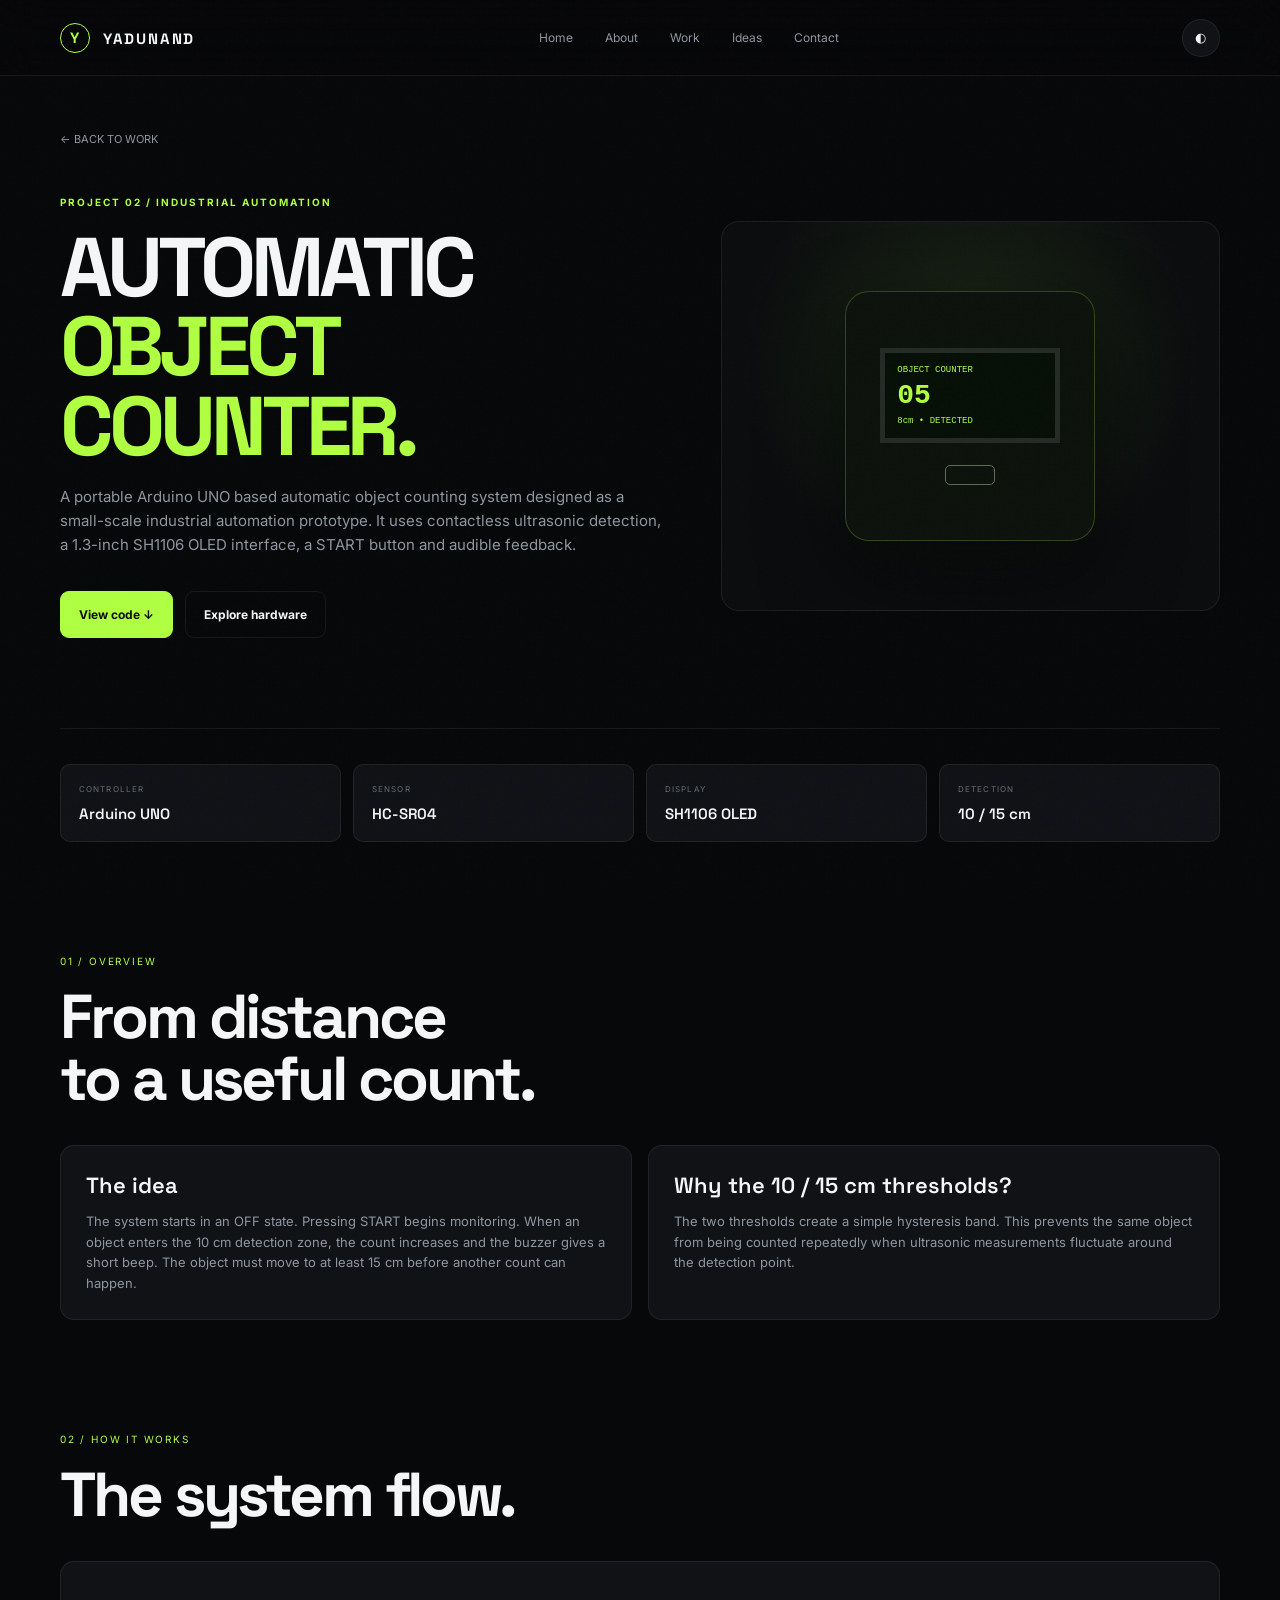
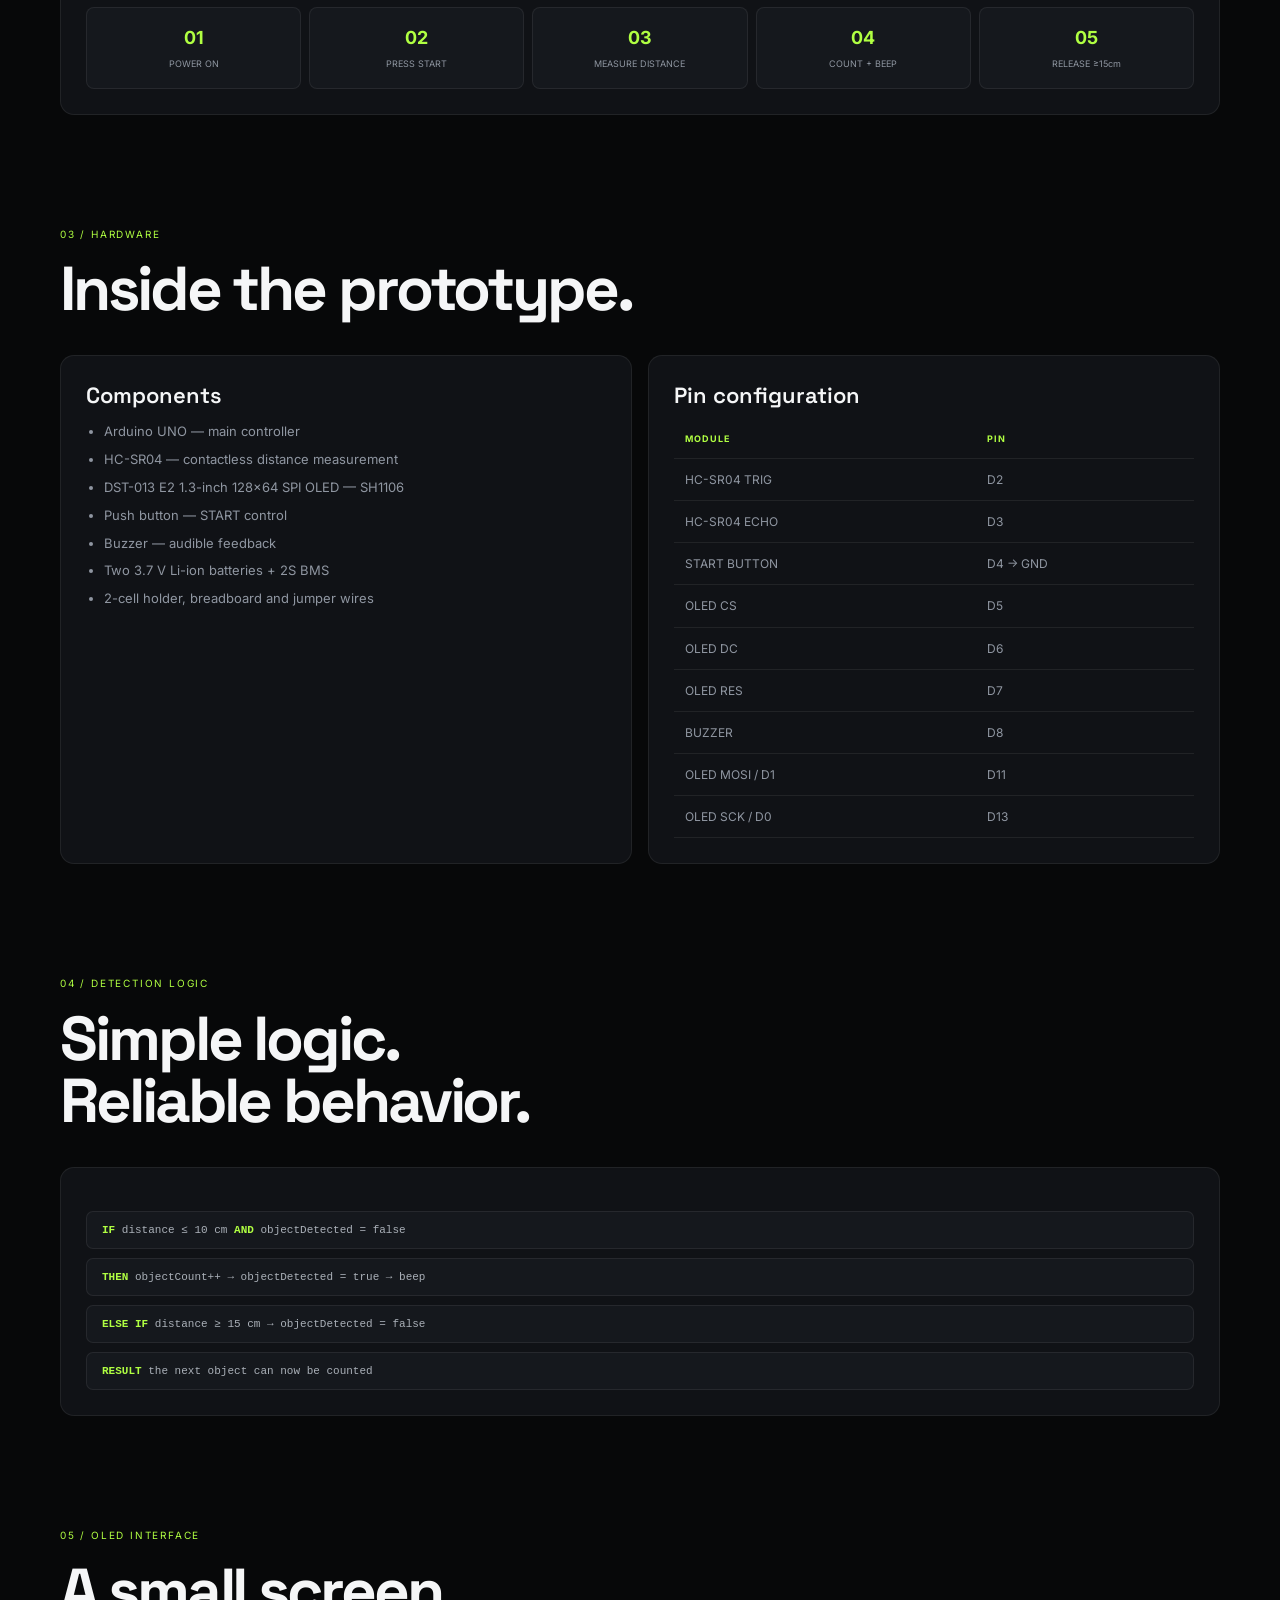
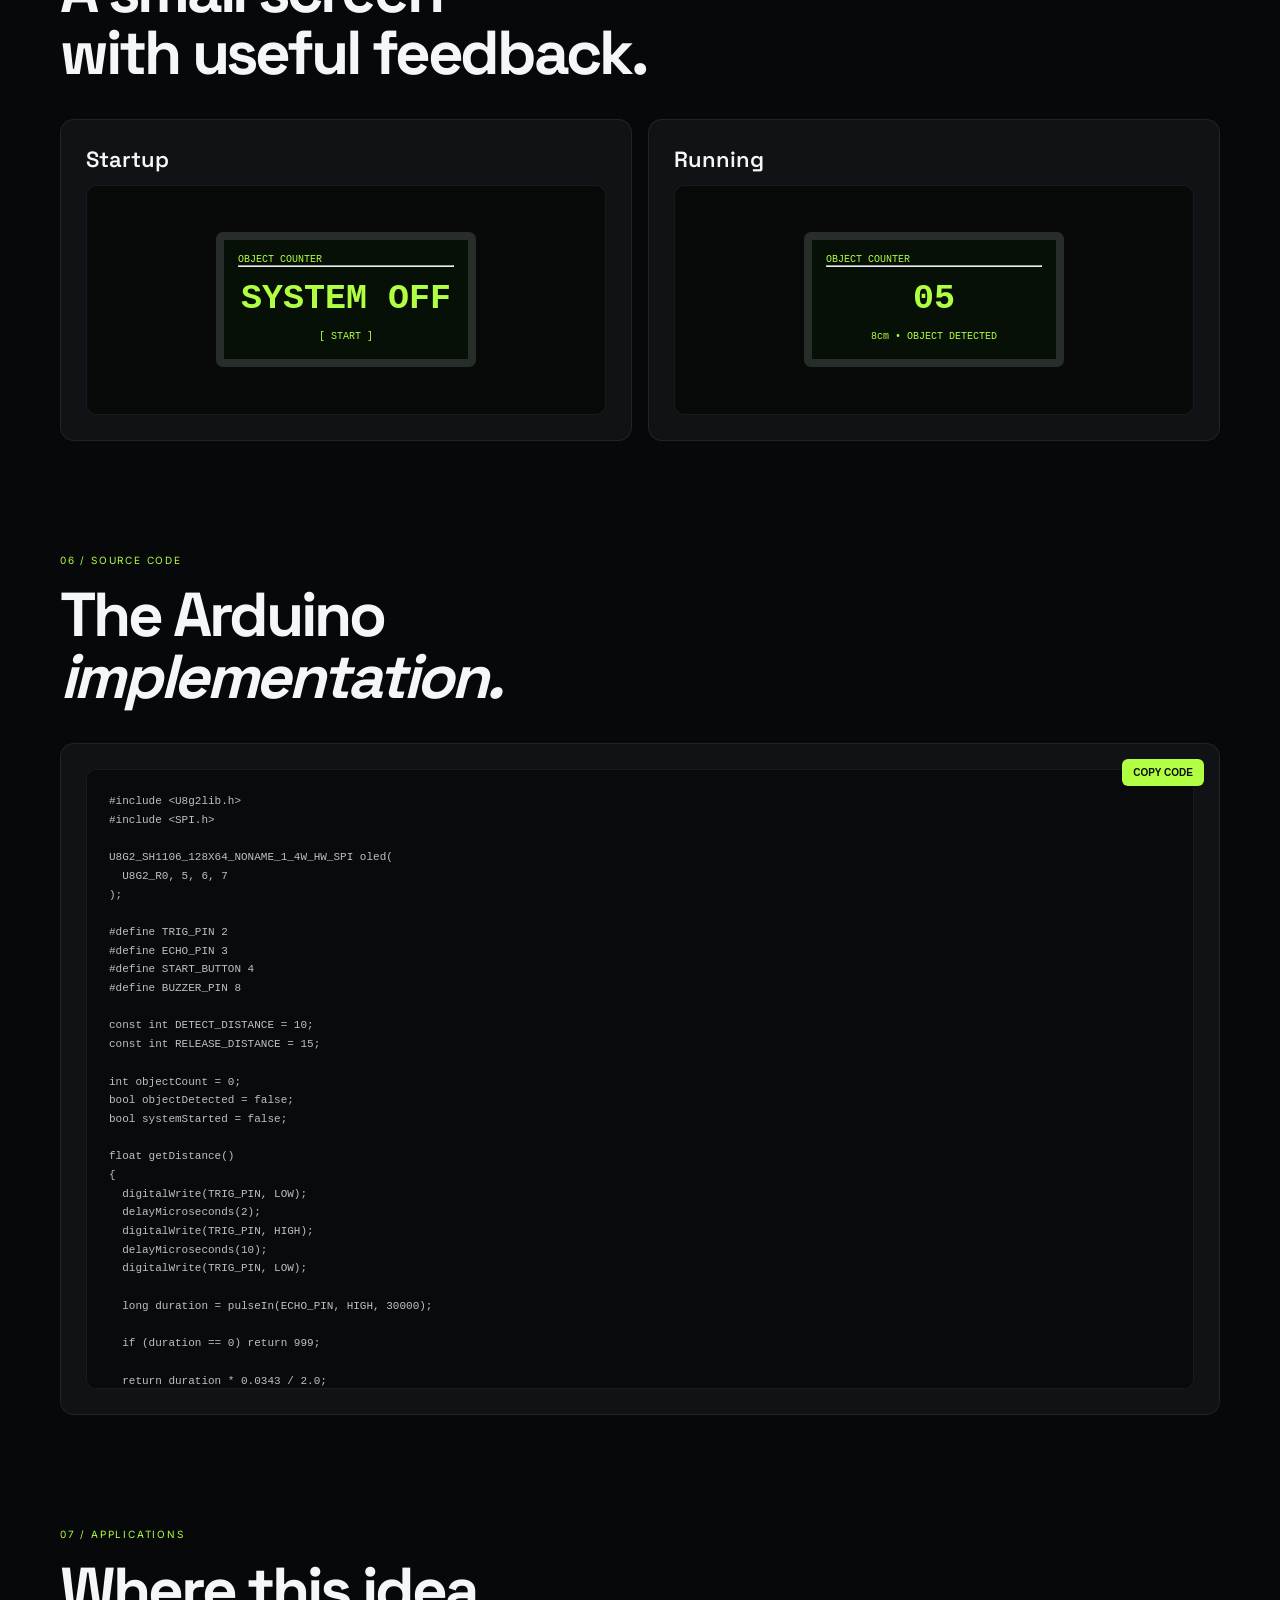
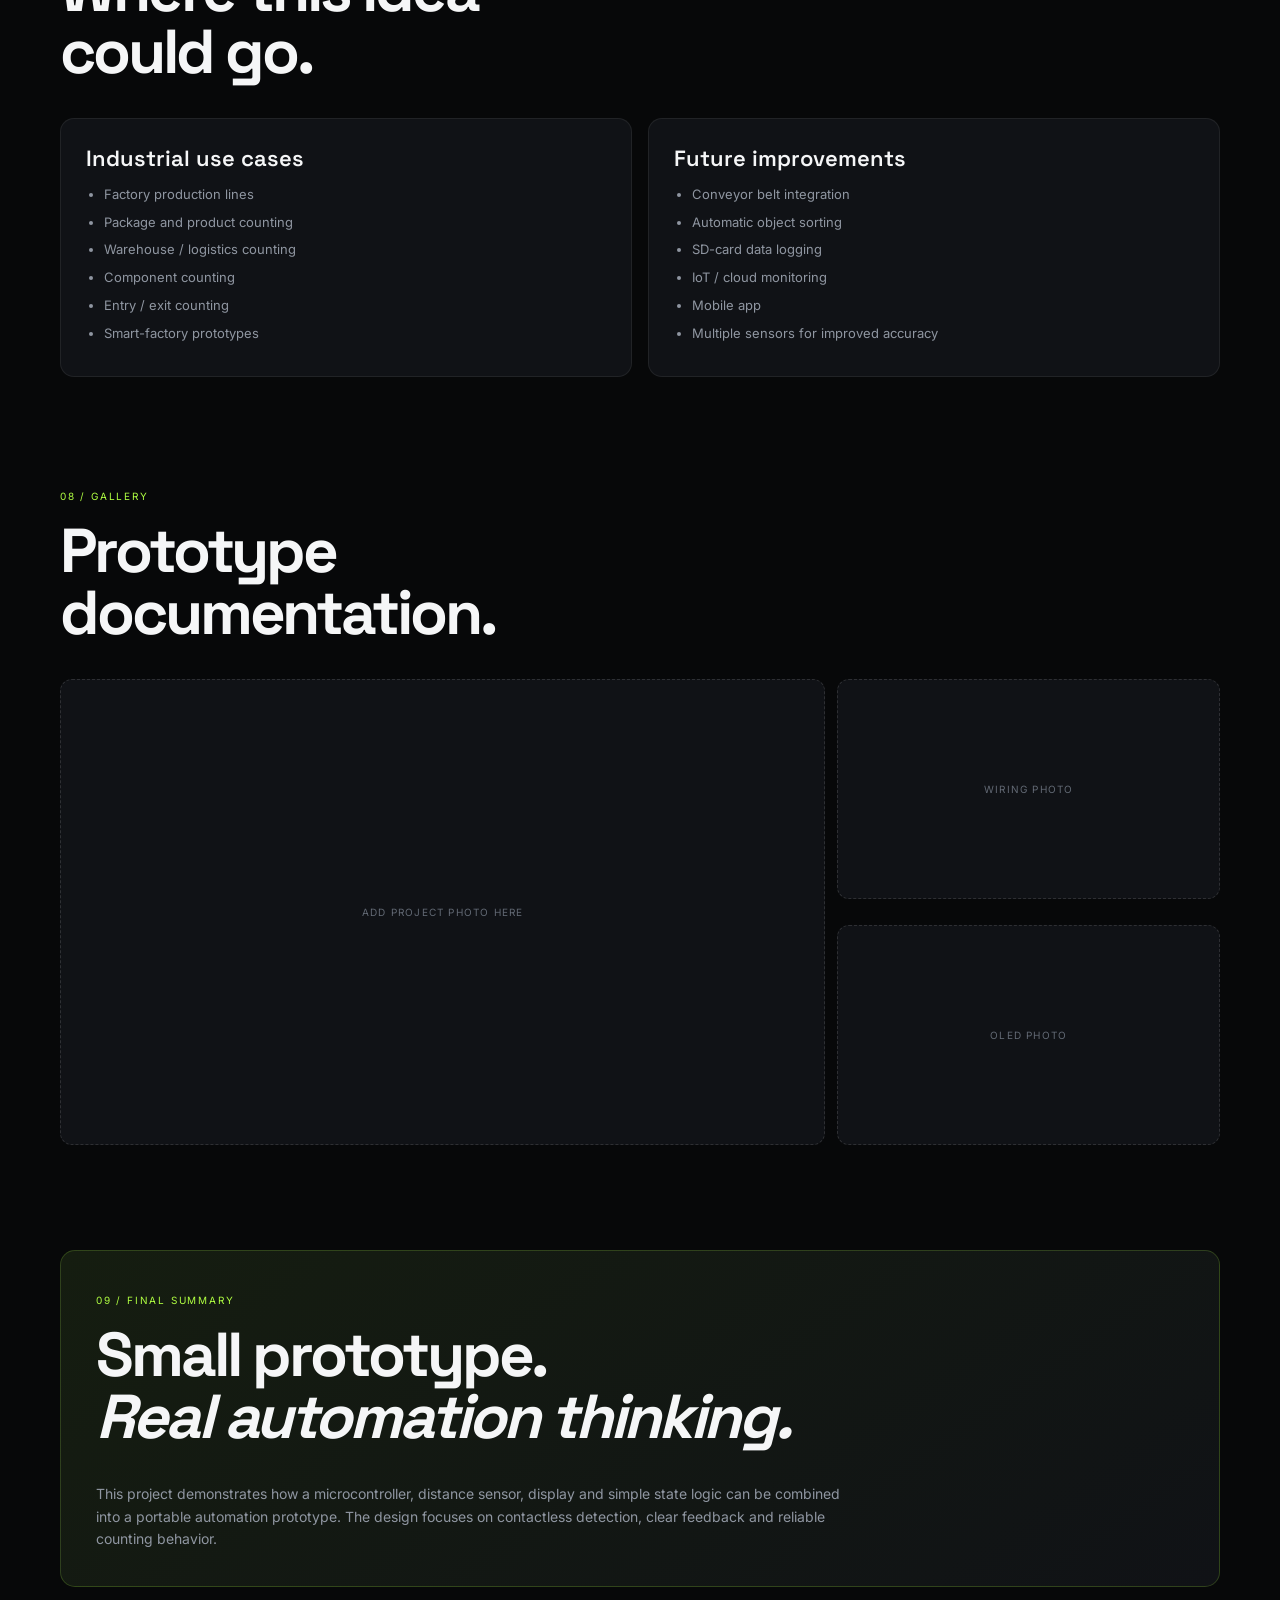
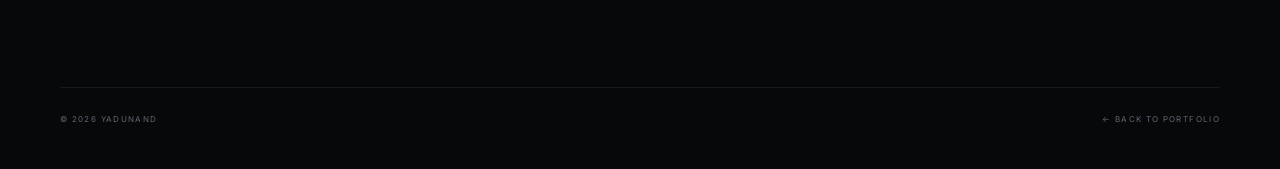
==== automatic-object-counter.html @ d4621b95 "portfolio website" ====
<!DOCTYPE html>
<html lang="en">

<head>

<meta charset="UTF-8">

<meta
name="viewport"
content="width=device-width,initial-scale=1.0"
>

<meta
name="description"
content="Automatic Object Counting System — Yadunand project case study"
>

<title>
Automatic Object Counter — Yadunand
</title>

<link
rel="preconnect"
href="https://fonts.googleapis.com"
>

<link
rel="preconnect"
href="https://fonts.gstatic.com"
crossorigin
>

<link
href="https://fonts.googleapis.com/css2?family=Inter:wght@400;500;600;700;800&family=Space+Grotesk:wght@500;600;700&display=swap"
rel="stylesheet"
>

<link rel="stylesheet" href="style.css">


<style>

.project-page{
padding-top:125px;
padding-bottom:100px
}

.back{
display:inline-flex;
align-items:center;
gap:9px;
color:var(--muted);
font-size:11px;
margin-bottom:45px
}

.back:hover{
color:var(--green)
}

.project-hero{
display:grid;
grid-template-columns:1.1fr .9fr;
gap:50px;
align-items:center;
padding-bottom:90px;
border-bottom:1px solid var(--line)
}

.project-kicker{
color:var(--green);
font-size:10px;
letter-spacing:.2em;
font-weight:700
}

.project-hero h1{
font:700 clamp(48px,6.5vw,88px)/.96 "Space Grotesk";
letter-spacing:-.06em;
margin:18px 0
}

.project-hero h1 em{
color:var(--green);
font-style:normal
}

.project-hero p{
max-width:650px;
color:var(--muted);
font-size:15px
}

.hero-device{
height:390px;
border:1px solid var(--line);
border-radius:18px;
background:
radial-gradient(
circle at 50% 35%,
#1b2815,
#0b0d0e 65%
);
display:grid;
place-items:center;
position:relative;
overflow:hidden
}

.hero-device:before{
content:"";
position:absolute;
inset:0;
background:
linear-gradient(
transparent 49%,
#b0ff4210 50%,
transparent 51%
);
background-size:100% 22px
}

.device{
width:250px;
height:250px;
border:1px solid #b0ff4238;
border-radius:24px;
background:#0e120d;
box-shadow:0 30px 80px #0008;
display:flex;
flex-direction:column;
align-items:center;
justify-content:center;
position:relative
}

.device-screen{
width:180px;
height:95px;
border:5px solid #252b27;
background:#071007;
padding:12px;
color:var(--green);
font:9px monospace
}

.device-screen b{
display:block;
font-size:28px;
margin:5px 0
}

.device-button{
margin-top:22px;
width:50px;
height:20px;
border:1px solid #5c6c56;
border-radius:5px
}

.specs{
display:grid;
grid-template-columns:repeat(4,1fr);
gap:12px;
margin:35px 0 0
}

.spec{
border:1px solid var(--line);
background:var(--card);
padding:18px;
border-radius:10px
}

.spec small{
display:block;
color:#656c76;
font-size:8px;
letter-spacing:.14em
}

.spec b{
display:block;
margin-top:8px;
font:600 15px "Space Grotesk"
}

.case-section{
padding-top:105px
}

.case-heading{
margin-bottom:35px
}

.case-heading small{
color:var(--green);
font-size:10px;
letter-spacing:.18em
}

.case-heading h2{
font:700 clamp(38px,5vw,62px)/1 "Space Grotesk";
letter-spacing:-.05em;
margin-top:13px
}

.case-grid{
display:grid;
grid-template-columns:1fr 1fr;
gap:16px
}

.panel{
border:1px solid var(--line);
background:var(--card);
border-radius:14px;
padding:25px
}

.panel h3{
font:600 22px "Space Grotesk";
margin-bottom:12px
}

.panel p,
.panel li{
color:var(--muted);
font-size:13px
}

.panel ul{
padding-left:18px
}

.panel li{
margin:7px 0
}

.flow{
display:grid;
grid-template-columns:repeat(5,1fr);
gap:8px;
margin-top:20px
}

.flow div{
text-align:center;
border:1px solid var(--line);
padding:16px 7px;
border-radius:8px;
background:var(--card2);
font-size:9px;
color:var(--muted)
}

.flow b{
display:block;
color:var(--green);
font-size:18px;
margin-bottom:5px
}

.pin-table{
width:100%;
border-collapse:collapse;
margin-top:12px;
font-size:12px
}

.pin-table th,
.pin-table td{
text-align:left;
padding:11px;
border-bottom:1px solid var(--line)
}

.pin-table th{
color:var(--green);
font-size:9px;
letter-spacing:.1em
}

.pin-table td{
color:var(--muted)
}

.logic{
display:grid;
gap:9px;
margin-top:18px
}

.logic div{
padding:12px 15px;
border:1px solid var(--line);
border-radius:7px;
background:var(--card2);
font:11px monospace;
color:#aab0b8
}

.logic strong{
color:var(--green)
}

.oled-demo{
display:grid;
place-items:center;
min-height:230px;
background:#080a09;
border:1px solid var(--line);
border-radius:10px
}

.oled-screen{
width:260px;
height:135px;
border:8px solid #272d28;
border-radius:7px;
background:#061006;
color:var(--green);
padding:14px;
font:10px monospace
}

.oled-screen b{
display:block;
text-align:center;
font-size:35px;
margin:12px 0
}

.code-wrap{
position:relative
}

.copy-btn{
position:absolute;
right:15px;
top:15px;
background:var(--green);
border:0;
color:#0a0d08;
padding:8px 11px;
border-radius:6px;
font-size:10px;
font-weight:700;
cursor:pointer
}

.code{
max-height:620px;
overflow:auto;
background:#080a0b;
border:1px solid var(--line);
border-radius:10px;
padding:22px;
color:#bbc1c9;
font:11px/1.7 Consolas,monospace;
white-space:pre
}

.code .kw{
color:#c58cff
}

.code .str{
color:#9edb6b
}

.code .num{
color:#63e7ff
}

.gallery{
display:grid;
grid-template-columns:2fr 1fr;
gap:12px
}

.gallery-box{
min-height:220px;
border:1px dashed #ffffff20;
border-radius:12px;
display:grid;
place-items:center;
background:var(--card);
color:#626974;
font-size:10px;
letter-spacing:.12em
}

.gallery-box.large{
min-height:360px
}

.final-box{
border:1px solid #b0ff4230;
background:
linear-gradient(
145deg,
#151d10,
var(--card)
);
border-radius:15px;
padding:35px
}


@media(max-width:800px){

.project-hero,
.case-grid{
grid-template-columns:1fr
}

.hero-device{
height:320px
}

.specs{
grid-template-columns:1fr 1fr
}

.flow{
grid-template-columns:1fr 1fr
}

.gallery{
grid-template-columns:1fr
}

.gallery-box.large{
min-height:230px
}

}

</style>

</head>


<body>

<div class="noise"></div>


<header>

<nav class="nav container">

<a class="logo" href="index.html">
<span>Y</span> YADUNAND
</a>

<div class="links">

<a href="index.html#home">
Home
</a>

<a href="index.html#about">
About
</a>

<a href="index.html#work">
Work
</a>

<a href="index.html#ideas">
Ideas
</a>

<a href="index.html#contact">
Contact
</a>

</div>

<div class="nav-actions">

<button id="theme">
◐
</button>

</div>

</nav>

</header>


<main class="project-page container">


<a class="back" href="index.html#work">
← BACK TO WORK
</a>


<section class="project-hero">

<div>

<div class="project-kicker">
PROJECT 02 / INDUSTRIAL AUTOMATION
</div>

<h1>
AUTOMATIC<br>
<em>OBJECT COUNTER.</em>
</h1>

<p>
A portable Arduino UNO based automatic object counting system designed as a small-scale industrial automation prototype. It uses contactless ultrasonic detection, a 1.3-inch SH1106 OLED interface, a START button and audible feedback.
</p>

<div class="actions">

<a class="button main-btn" href="#code">
View code ↓
</a>

<a class="button" href="#hardware">
Explore hardware
</a>

</div>

</div>


<div class="hero-device">

<div class="device">

<div class="device-screen">

<span>
OBJECT COUNTER
</span>

<b>
05
</b>

<span>
8cm • DETECTED
</span>

</div>

<div class="device-button"></div>

</div>

</div>

</section>


<div class="specs">

<div class="spec">
<small>CONTROLLER</small>
<b>Arduino UNO</b>
</div>

<div class="spec">
<small>SENSOR</small>
<b>HC-SR04</b>
</div>

<div class="spec">
<small>DISPLAY</small>
<b>SH1106 OLED</b>
</div>

<div class="spec">
<small>DETECTION</small>
<b>10 / 15 cm</b>
</div>

</div>


<section class="case-section" id="overview">

<div class="case-heading">

<small>
01 / OVERVIEW
</small>

<h2>
From distance<br>
to a useful count.
</h2>

</div>


<div class="case-grid">

<div class="panel">

<h3>
The idea
</h3>

<p>
The system starts in an OFF state. Pressing START begins monitoring. When an object enters the 10 cm detection zone, the count increases and the buzzer gives a short beep. The object must move to at least 15 cm before another count can happen.
</p>

</div>


<div class="panel">

<h3>
Why the 10 / 15 cm thresholds?
</h3>

<p>
The two thresholds create a simple hysteresis band. This prevents the same object from being counted repeatedly when ultrasonic measurements fluctuate around the detection point.
</p>

</div>

</div>

</section>


<section class="case-section" id="how">

<div class="case-heading">

<small>
02 / HOW IT WORKS
</small>

<h2>
The system flow.
</h2>

</div>


<div class="panel">

<div class="flow">

<div>
<b>01</b>
POWER ON
</div>

<div>
<b>02</b>
PRESS START
</div>

<div>
<b>03</b>
MEASURE DISTANCE
</div>

<div>
<b>04</b>
COUNT + BEEP
</div>

<div>
<b>05</b>
RELEASE ≥15cm
</div>

</div>

</div>

</section>


<section class="case-section" id="hardware">

<div class="case-heading">

<small>
03 / HARDWARE
</small>

<h2>
Inside the prototype.
</h2>

</div>


<div class="case-grid">

<div class="panel">

<h3>
Components
</h3>

<ul>

<li>
Arduino UNO — main controller
</li>

<li>
HC-SR04 — contactless distance measurement
</li>

<li>
DST-013 E2 1.3-inch 128×64 SPI OLED — SH1106
</li>

<li>
Push button — START control
</li>

<li>
Buzzer — audible feedback
</li>

<li>
Two 3.7 V Li-ion batteries + 2S BMS
</li>

<li>
2-cell holder, breadboard and jumper wires
</li>

</ul>

</div>


<div class="panel">

<h3>
Pin configuration
</h3>

<table class="pin-table">

<tr>
<th>MODULE</th>
<th>PIN</th>
</tr>

<tr>
<td>HC-SR04 TRIG</td>
<td>D2</td>
</tr>

<tr>
<td>HC-SR04 ECHO</td>
<td>D3</td>
</tr>

<tr>
<td>START BUTTON</td>
<td>D4 → GND</td>
</tr>

<tr>
<td>OLED CS</td>
<td>D5</td>
</tr>

<tr>
<td>OLED DC</td>
<td>D6</td>
</tr>

<tr>
<td>OLED RES</td>
<td>D7</td>
</tr>

<tr>
<td>BUZZER</td>
<td>D8</td>
</tr>

<tr>
<td>OLED MOSI / D1</td>
<td>D11</td>
</tr>

<tr>
<td>OLED SCK / D0</td>
<td>D13</td>
</tr>

</table>

</div>

</div>

</section>


<section class="case-section">

<div class="case-heading">

<small>
04 / DETECTION LOGIC
</small>

<h2>
Simple logic.<br>
Reliable behavior.
</h2>

</div>


<div class="panel">

<div class="logic">

<div>
<strong>IF</strong>
distance ≤ 10 cm
<strong>AND</strong>
objectDetected = false
</div>

<div>
<strong>THEN</strong>
objectCount++ →
objectDetected = true →
beep
</div>

<div>
<strong>ELSE IF</strong>
distance ≥ 15 cm →
objectDetected = false
</div>

<div>
<strong>RESULT</strong>
the next object can now be counted
</div>

</div>

</div>

</section>


<section class="case-section">

<div class="case-heading">

<small>
05 / OLED INTERFACE
</small>

<h2>
A small screen<br>
with useful feedback.
</h2>

</div>


<div class="case-grid">

<div class="panel">

<h3>
Startup
</h3>

<div class="oled-demo">

<div class="oled-screen">

OBJECT COUNTER

<br>

<hr>

<b>
SYSTEM OFF
</b>

<center>
[ START ]
</center>

</div>

</div>

</div>


<div class="panel">

<h3>
Running
</h3>

<div class="oled-demo">

<div class="oled-screen">

OBJECT COUNTER

<br>

<hr>

<b>
05
</b>

<center>
8cm • OBJECT DETECTED
</center>

</div>

</div>

</div>

</div>

</section>


<section class="case-section" id="code">

<div class="case-heading">

<small>
06 / SOURCE CODE
</small>

<h2>
The Arduino<br>
<em>implementation.</em>
</h2>

</div>


<div class="panel code-wrap">

<button class="copy-btn" id="copy">
COPY CODE
</button>

<pre class="code" id="source">#include &lt;U8g2lib.h&gt;
#include &lt;SPI.h&gt;

U8G2_SH1106_128X64_NONAME_1_4W_HW_SPI oled(
  U8G2_R0, 5, 6, 7
);

#define TRIG_PIN 2
#define ECHO_PIN 3
#define START_BUTTON 4
#define BUZZER_PIN 8

const int DETECT_DISTANCE = 10;
const int RELEASE_DISTANCE = 15;

int objectCount = 0;
bool objectDetected = false;
bool systemStarted = false;

float getDistance()
{
  digitalWrite(TRIG_PIN, LOW);
  delayMicroseconds(2);
  digitalWrite(TRIG_PIN, HIGH);
  delayMicroseconds(10);
  digitalWrite(TRIG_PIN, LOW);

  long duration = pulseIn(ECHO_PIN, HIGH, 30000);

  if (duration == 0) return 999;

  return duration * 0.0343 / 2.0;
}

void beep()
{
  tone(BUZZER_PIN, 2000);
  delay(80);
  noTone(BUZZER_PIN);
}

void setup()
{
  pinMode(TRIG_PIN, OUTPUT);
  pinMode(ECHO_PIN, INPUT);
  pinMode(START_BUTTON, INPUT_PULLUP);
  pinMode(BUZZER_PIN, OUTPUT);

  digitalWrite(BUZZER_PIN, LOW);
  noTone(BUZZER_PIN);

  oled.begin();
}

void loop()
{
  if (!systemStarted)
  {
    if (digitalRead(START_BUTTON) == LOW)
    {
      delay(50);

      if (digitalRead(START_BUTTON) == LOW)
      {
        systemStarted = true;
        objectCount = 0;
        objectDetected = false;
        beep();
        delay(300);
      }
    }
    return;
  }

  float distance = getDistance();

  if (distance &lt;= DETECT_DISTANCE)
  {
    if (!objectDetected)
    {
      objectCount++;
      objectDetected = true;
      beep();
    }
  }
  else if (distance &gt;= RELEASE_DISTANCE)
  {
    objectDetected = false;
  }

  delay(80);
}</pre>

</div>

</section>


<section class="case-section">

<div class="case-heading">

<small>
07 / APPLICATIONS
</small>

<h2>
Where this idea<br>
could go.
</h2>

</div>


<div class="case-grid">

<div class="panel">

<h3>
Industrial use cases
</h3>

<ul>

<li>
Factory production lines
</li>

<li>
Package and product counting
</li>

<li>
Warehouse / logistics counting
</li>

<li>
Component counting
</li>

<li>
Entry / exit counting
</li>

<li>
Smart-factory prototypes
</li>

</ul>

</div>


<div class="panel">

<h3>
Future improvements
</h3>

<ul>

<li>
Conveyor belt integration
</li>

<li>
Automatic object sorting
</li>

<li>
SD-card data logging
</li>

<li>
IoT / cloud monitoring
</li>

<li>
Mobile app
</li>

<li>
Multiple sensors for improved accuracy
</li>

</ul>

</div>

</div>

</section>


<section class="case-section">

<div class="case-heading">

<small>
08 / GALLERY
</small>

<h2>
Prototype<br>
documentation.
</h2>

</div>


<div class="gallery">

<div class="gallery-box large">
ADD PROJECT PHOTO HERE
</div>

<div>

<div class="gallery-box">
WIRING PHOTO
</div>

<br>

<div class="gallery-box">
OLED PHOTO
</div>

</div>

</div>

</section>


<section class="case-section">

<div class="final-box">

<div class="case-heading">

<small>
09 / FINAL SUMMARY
</small>

<h2>
Small prototype.<br>
<em>Real automation thinking.</em>
</h2>

</div>

<p
style="color:var(--muted);max-width:760px;font-size:14px"
>
This project demonstrates how a microcontroller, distance sensor, display and simple state logic can be combined into a portable automation prototype. The design focuses on contactless detection, clear feedback and reliable counting behavior.
</p>

</div>

</section>

</main>


<footer class="container">

<span>
© 2026 YADUNAND
</span>

<a href="index.html#work">
← BACK TO PORTFOLIO
</a>

</footer>


<script>

document.getElementById("theme").onclick=()=>{

document.body.classList.toggle("light");

document.getElementById("theme").textContent=
document.body.classList.contains("light")
?"☀"
:"◐";

};


const code=
document.getElementById("source").innerText;


document.getElementById("copy").onclick=async()=>{

await navigator.clipboard.writeText(code);

document.getElementById("copy").textContent=
"COPIED ✓";

setTimeout(
()=>document.getElementById("copy").textContent="COPY CODE",
1500
);

};

</script>

</body>
</html>
---- style.css ----
*{
    box-sizing:border-box;
    margin:0;
    padding:0;
}

html{
    scroll-behavior:smooth;
}

:root{
    --bg:#070809;
    --card:#101216;
    --card2:#15181d;
    --text:#f5f6f7;
    --muted:#8f96a1;
    --line:#ffffff12;
    --green:#b0ff42;
    --cyan:#63e7ff;
}

body{
    background:var(--bg);
    color:var(--text);
    font-family:Inter,Arial,sans-serif;
    line-height:1.6;
    overflow-x:hidden;
}

body.light{
    --bg:#f2f4ef;
    --card:#fff;
    --card2:#e9ece5;
    --text:#111;
    --muted:#626970;
    --line:#00000012;
}

.container{
    width:min(1160px,calc(100% - 42px));
    margin:auto;
}

a{
    text-decoration:none;
    color:inherit;
}


/* =========================
   NOISE / CURSOR
========================= */

.noise{
    position:fixed;
    inset:0;
    z-index:50;
    pointer-events:none;
    opacity:.025;
    background-image:url("data:image/svg+xml,%3Csvg xmlns='http://www.w3.org/2000/svg' width='180' height='180'%3E%3Cfilter id='n'%3E%3CfeTurbulence baseFrequency='.8' numOctaves='4'/%3E%3C/filter%3E%3Crect width='100%25' height='100%25' filter='url(%23n)'/%3E%3C/svg%3E");
}

.cursor{
    position:fixed;
    width:280px;
    height:280px;
    border-radius:50%;
    background:radial-gradient(
        circle,
        rgba(176,255,66,.09),
        transparent 65%
    );
    pointer-events:none;
    z-index:0;
    transform:translate(-50%,-50%);
}

.cursor-dot{
    position:fixed;
    width:5px;
    height:5px;
    background:var(--green);
    border-radius:50%;
    pointer-events:none;
    z-index:51;
    box-shadow:0 0 15px var(--green);
}


/* =========================
   HEADER
========================= */

header{
    height:76px;
    position:fixed;
    top:0;
    left:0;
    right:0;
    z-index:20;
    background:#070809bd;
    backdrop-filter:blur(20px);
    border-bottom:1px solid var(--line);
}

.light header{
    background:#f2f4efcc;
}

.nav{
    height:100%;
    display:flex;
    align-items:center;
    justify-content:space-between;
}

.logo{
    font:700 15px "Space Grotesk";
    letter-spacing:.12em;
}

.logo span{
    display:inline-grid;
    place-items:center;
    width:30px;
    height:30px;
    border:1px solid var(--green);
    color:var(--green);
    border-radius:50%;
    margin-right:7px;
}

.links{
    display:flex;
    gap:32px;
    color:var(--muted);
    font-size:12px;
}

.links a:hover{
    color:var(--text);
}

.nav-actions{
    display:flex;
    gap:8px;
}

.nav-actions button{
    width:38px;
    height:38px;
    border:1px solid var(--line);
    border-radius:50%;
    background:var(--card);
    color:var(--text);
    cursor:pointer;
}

.nav-actions #menu{
    display:none;
    border-radius:9px;
    font-size:17px;
}


/* =========================
   HERO
========================= */

.hero{
    min-height:870px;
    padding-top:145px;
    display:grid;
    grid-template-columns:1.05fr .95fr;
    align-items:center;
    gap:40px;
}

.eyebrow,
.heading small,
.work-info small,
.idea small,
.contact-box>small{
    font-size:10px;
    letter-spacing:.2em;
    color:var(--green);
    font-weight:700;
}

.eyebrow i,
.availability i{
    display:inline-block;
    width:7px;
    height:7px;
    background:var(--green);
    border-radius:50%;
    box-shadow:0 0 14px var(--green);
    margin-right:9px;
}

.hero h1{
    font:700 clamp(65px,8vw,112px)/.91 "Space Grotesk";
    letter-spacing:-.07em;
    margin:22px 0 28px;
}

.hero h1 span,
.heading em,
.contact h2 em{
    color:var(--green);
    font-style:normal;
}

.hero-text>p{
    max-width:600px;
    color:var(--muted);
    font-size:16px;
}

.actions{
    display:flex;
    gap:12px;
    margin-top:34px;
}

.button{
    display:inline-flex;
    gap:20px;
    align-items:center;
    border:1px solid var(--line);
    padding:13px 18px;
    border-radius:9px;
    font-size:12px;
    font-weight:700;
    transition:.25s;
}

.button:hover{
    transform:translateY(-3px);
}

.main-btn{
    background:var(--green);
    color:#0b1007;
    border-color:var(--green);
}

.availability{
    margin-top:42px;
    color:#6d737d;
    font-size:9px;
    letter-spacing:.12em;
}


/* =========================
   HERO ART
========================= */

.hero-art{
    height:520px;
    position:relative;
    display:grid;
    place-items:center;
}

.grid-floor{
    position:absolute;
    inset:35% 0 0;
    background:
        linear-gradient(#ffffff00 96%,#ffffff12 96%),
        linear-gradient(90deg,#ffffff00 96%,#ffffff0c 96%);
    background-size:45px 45px;
    transform:perspective(500px) rotateX(62deg);
    transform-origin:top;
    mask-image:linear-gradient(black,transparent);
}

.planet{
    width:310px;
    height:310px;
    border-radius:50%;
    position:relative;
    display:grid;
    place-items:center;
}

.planet-core{
    width:150px;
    height:150px;
    border-radius:50%;
    display:grid;
    place-items:center;
    font:700 65px "Space Grotesk";
    color:var(--green);
    background:radial-gradient(
        circle at 35% 25%,
        #29351d,
        #10140d 70%
    );
    box-shadow:0 0 100px #b0ff4220;
}

.planet-ring{
    position:absolute;
    border:1px solid #b0ff4240;
    border-radius:50%;
    inset:-25px;
    transform:rotate(28deg);
}

.r2{
    inset:-70px;
    transform:rotate(-55deg);
    border-color:#63e7ff22;
}

.hud{
    position:absolute;
    border:1px solid var(--line);
    background:#101216dd;
    backdrop-filter:blur(12px);
    padding:9px 13px;
    border-radius:7px;
    font-size:8px;
    letter-spacing:.1em;
}

.hud span{
    color:#626973;
    margin-right:8px;
}

.hud b{
    color:var(--green);
}

.h1{
    top:55px;
    right:30px;
}

.h2{
    bottom:90px;
    right:0;
}

.h3{
    top:160px;
    left:0;
}


/* =========================
   TICKER
========================= */

.ticker{
    border-block:1px solid var(--line);
    overflow:hidden;
    white-space:nowrap;
    color:#555b63;
    padding:18px;
    font:12px "Space Grotesk";
    letter-spacing:.18em;
}

.ticker div{
    display:inline-block;
    animation:slide 28s linear infinite;
}

.ticker b{
    color:var(--green);
    margin:0 17px;
}


/* =========================
   SECTIONS
========================= */

.section{
    padding-top:145px;
}

.heading{
    margin-bottom:60px;
}

.heading h2{
    font:700 clamp(48px,6vw,78px)/.98 "Space Grotesk";
    letter-spacing:-.06em;
    margin-top:16px;
}

.split{
    display:flex;
    justify-content:space-between;
    align-items:end;
}

.split>p{
    max-width:350px;
    color:var(--muted);
    font-size:13px;
}


/* =========================
   ABOUT
========================= */

.about-grid{
    display:grid;
    grid-template-columns:1.2fr .8fr;
    gap:110px;
}

.about-copy{
    max-width:680px;
    color:var(--muted);
}

.about-copy .lead{
    font-size:23px;
    line-height:1.45;
    color:var(--text);
    margin-bottom:25px;
}

.about-copy p{
    margin-bottom:18px;
}

.facts{
    display:flex;
    gap:50px;
    margin-top:45px;
}

.facts div{
    display:flex;
    flex-direction:column;
}

.facts b{
    font:600 20px "Space Grotesk";
}

.facts span{
    color:#686f78;
    font-size:9px;
    text-transform:uppercase;
    letter-spacing:.12em;
}

.profile-card{
    background:linear-gradient(145deg,#171d11,var(--card));
    border:1px solid #b0ff4230;
    border-radius:17px;
    padding:35px;
    min-height:350px;
    display:flex;
    flex-direction:column;
    justify-content:center;
    box-shadow:0 30px 90px #0004;
}

.avatar{
    width:88px;
    height:88px;
    border:1px solid var(--green);
    border-radius:50%;
    display:grid;
    place-items:center;
    color:var(--green);
    font:700 40px "Space Grotesk";
    box-shadow:0 0 50px #b0ff4218;
    margin-bottom:25px;
}

.profile-name{
    font:700 25px "Space Grotesk";
    letter-spacing:.06em;
}

.profile-role{
    color:var(--muted);
    font-size:9px;
    letter-spacing:.15em;
    margin-top:5px;
}

.profile-line{
    height:1px;
    background:var(--line);
    margin:25px 0;
}

.profile-card p{
    font:500 14px "Space Grotesk";
    color:#a9afba;
}


/* =========================
   WORK AREA
========================= */

.work-grid{
    display:grid;
    grid-template-columns:1.35fr .65fr;
    gap:15px;
}

.work-card{
    background:var(--card);
    border:1px solid var(--line);
    border-radius:15px;
    padding:20px;
    transition:.35s;
    position:relative;
    overflow:hidden;
}

.work-card:hover{
    transform:translateY(-7px);
    border-color:#b0ff4240;
}

.work-card.big{
    grid-row:span 2;
}

.work-number{
    position:absolute;
    right:20px;
    top:20px;
    color:#535a64;
    font:11px "Space Grotesk";
}

.work-visual{
    height:255px;
    margin-top:15px;
    border-radius:10px;
    display:grid;
    place-items:center;
    overflow:hidden;
    position:relative;
}


/* =========================
   MEDIA CONVERTER
========================= */

.media{
    background:
        radial-gradient(
            circle at 50% 40%,
            #26321a,
            #0b0d0d 60%
        );
}

.terminal{
    width:65%;
    border:1px solid #b0ff4235;
    border-radius:8px;
    background:#0b1009;
    padding:18px;
    font:10px monospace;
    color:#899187;
    display:grid;
    gap:9px;
}

.terminal b{
    color:var(--green);
}

.terminal i{
    color:#b0ff42;
    font-style:normal;
}


/* =========================
   OBJECT COUNTER
========================= */

.robot{
    background:
        radial-gradient(
            circle,
            #14262a,
            #0b0d0e 65%
        );
}


/* Radar */

.radar{
    width:130px;
    height:130px;
    border:1px solid #63e7ff66;
    border-radius:50%;
    position:relative;
    display:grid;
    place-items:center;
    color:var(--cyan);
    font-size:9px;
}


/* Radar rings */

.radar:before,
.radar:after{
    content:"";
    position:absolute;
    border:1px solid #63e7ff25;
    border-radius:50%;
    inset:25px;
}

.radar:after{
    inset:55px;
}


/*
   FIXED SCANNER NEEDLE
   Starts exactly from radar center.
*/

.radar i{
    position:absolute;
    left:50%;
    top:50%;

    width:50%;
    height:1px;

    background:var(--cyan);

    transform-origin:left center;
    transform:translateY(-50%) rotate(0deg);

    animation:scan 2s linear infinite;

    box-shadow:0 0 6px rgba(99,231,255,.5);

    z-index:3;
}


/* Counter HUD */

.counter-hud{
    position:absolute;
    right:14px;
    bottom:14px;
    z-index:2;

    border:1px solid #63e7ff35;
    background:#071114ee;

    padding:8px 11px;
    border-radius:7px;

    display:grid;
    grid-template-columns:auto auto;
    gap:0 9px;

    font:8px monospace;
    color:#7d8990;

    pointer-events:none;
}

.counter-hud b{
    grid-column:1/-1;
    color:#63e7ff;
    font-size:8px;
}

.counter-hud strong{
    font-size:24px;
    line-height:1;
    color:#f5f6f7;
}

.counter-hud small{
    align-self:end;
    color:#63e7ff;
    font-size:7px;
}


/* =========================
   OLED
========================= */

.oled{
    background:
        linear-gradient(
            145deg,
            #121714,
            #090b0a
        );
}

.screen{
    border:5px solid #262c28;
    border-radius:6px;
    background:#071007;
    width:150px;
    height:90px;
    padding:12px;
    color:var(--green);
    font:9px monospace;
    display:flex;
    flex-direction:column;
}

.screen b{
    font-size:21px;
    margin:8px 0;
}

.screen small{
    color:#4f7143;
}


/* =========================
   WORK INFO
========================= */

.work-info{
    display:flex;
    justify-content:space-between;
    align-items:end;
    margin-top:18px;
    position:relative;
    z-index:5;
}

.work-info h3{
    font:600 22px "Space Grotesk";
    margin-top:6px;
}

.work-info button{
    border:1px solid var(--line);
    background:transparent;
    color:var(--text);
    padding:8px 10px;
    border-radius:6px;
    cursor:pointer;
}


/* Dedicated project button */

.project-link{
    position:relative;
    z-index:10;

    display:inline-flex;
    align-items:center;
    justify-content:center;

    gap:8px;
    flex-shrink:0;

    border:1px solid rgba(176,255,66,.28);

    background:rgba(176,255,66,.06);

    color:var(--text);

    padding:9px 12px;

    border-radius:7px;

    font-size:11px;
    font-weight:600;

    text-decoration:none;

    cursor:pointer;

    transition:.25s ease;
}

.project-link span{
    color:var(--green);
    font-size:14px;
}

.project-link:hover{
    background:var(--green);
    color:#0b1007;
    border-color:var(--green);
    transform:translateY(-2px);
}

.project-link:hover span{
    color:#0b1007;
}


/* =========================
   GAME LAB
========================= */

.game-section{
    margin-top:145px;
    padding:120px 0;
    background:var(--card);
    border-block:1px solid var(--line);
}

.game-heading{
    display:flex;
    justify-content:space-between;
    align-items:end;
    gap:35px;
    margin-bottom:45px;
}

.game-heading h2{
    font:700 clamp(45px,5.5vw,70px)/.98 "Space Grotesk";
    letter-spacing:-.06em;
    margin-top:14px;
}

.game-heading h2 em{
    color:var(--green);
    font-style:normal;
}

.game-heading p{
    max-width:340px;
    color:var(--muted);
    font-size:13px;
}

.game-card{
    display:grid;
    grid-template-columns:.8fr 1.2fr;
    gap:0;
    overflow:hidden;
    border:1px solid var(--line);
    border-radius:16px;
    background:var(--bg);
}

.game-preview{
    min-height:300px;
    display:grid;
    place-items:center;
    background:radial-gradient(circle at 50% 45%,#1a2915,#0a0d0d 68%);
    border-right:1px solid var(--line);
    position:relative;
}

.game-preview:before{
    content:"";
    position:absolute;
    inset:0;
    background:repeating-linear-gradient(to bottom,transparent 0,transparent 8px,#b0ff4206 9px);
    pointer-events:none;
}

.game-screen{
    width:230px;
    min-height:150px;
    padding:20px;
    display:flex;
    flex-direction:column;
    align-items:center;
    justify-content:center;
    border:5px solid #272d29;
    border-radius:8px;
    background:#061006;
    color:var(--green);
    font-family:monospace;
    box-shadow:inset 0 0 25px #000,0 0 35px #b0ff4210;
}

.game-screen span{
    font-size:10px;
    letter-spacing:.15em;
}

.game-screen strong{
    margin-top:6px;
    font-size:18px;
}

.game-screen>small{
    color:#6f9163;
    font-size:7px;
}

.game-leds{
    display:flex;
    gap:12px;
    margin:14px 0;
}

.game-leds i{
    width:11px;
    height:11px;
    border-radius:50%;
    background:#263125;
    border:1px solid #52604d;
}

.game-leds i:nth-child(2){
    background:var(--green);
    box-shadow:0 0 10px var(--green),0 0 18px #b0ff4266;
}

.game-info{
    padding:45px;
    display:flex;
    flex-direction:column;
    justify-content:center;
    align-items:flex-start;
}

.game-info>small{
    color:var(--green);
    font-size:9px;
    letter-spacing:.18em;
}

.game-info h3{
    font:600 32px "Space Grotesk";
    margin:10px 0;
}

.game-info p{
    max-width:560px;
    color:var(--muted);
    font-size:13px;
    line-height:1.8;
    margin-bottom:24px;
}

@media(max-width:800px){
    .game-heading{
        display:block;
    }

    .game-heading p{
        margin-top:20px;
    }

    .game-card{
        grid-template-columns:1fr;
    }

    .game-preview{
        min-height:260px;
        border-right:0;
        border-bottom:1px solid var(--line);
    }

    .game-info{
        padding:30px;
    }
}


/* =========================
   IDEAS
========================= */

.ideas{
    margin-top:145px;
    padding:145px 0;
    background:var(--card);
    border-block:1px solid var(--line);
}

.idea-list{
    border-top:1px solid var(--line);
}

.idea{
    display:grid;
    grid-template-columns:70px 1fr 40px;
    gap:30px;
    padding:35px 0;
    border-bottom:1px solid var(--line);
    align-items:start;
    transition:.25s;
}

.idea:hover{
    padding-left:12px;
}

.idea>span{
    color:#565d67;
    font:12px "Space Grotesk";
}

.idea h3{
    font:600 31px "Space Grotesk";
    margin:7px 0;
}

.idea p{
    color:var(--muted);
    font-size:13px;
    max-width:650px;
}

.idea>b{
    color:var(--green);
    font-size:20px;
}


/* =========================
   STACK
========================= */

.stack-grid{
    display:grid;
    grid-template-columns:repeat(3,1fr);
    border-top:1px solid var(--line);
    border-left:1px solid var(--line);
}

.stack-grid div{
    padding:25px;
    border-right:1px solid var(--line);
    border-bottom:1px solid var(--line);
    font:600 15px "Space Grotesk";
    display:flex;
    justify-content:space-between;
}

.stack-grid span{
    color:#5d646e;
    font-size:9px;
}


/* =========================
   CONTACT
========================= */

.contact{
    padding-top:145px;
    padding-bottom:75px;
}

.contact-box{
    text-align:center;
    border:1px solid var(--line);
    border-radius:20px;
    padding:85px 25px;
    background:
        radial-gradient(
            circle at 50% 0,
            #b0ff4210,
            transparent 45%
        ),
        var(--card);
}

.contact h2{
    font:700 clamp(53px,7vw,90px)/.95 "Space Grotesk";
    letter-spacing:-.07em;
    margin:20px 0;
}

.contact-box p{
    color:var(--muted);
    font-size:13px;
    margin-bottom:30px;
}

.socials{
    display:flex;
    justify-content:center;
    gap:28px;
    color:#707780;
    font-size:11px;
    margin-top:40px;
}

.socials a:hover{
    color:var(--green);
}


/* =========================
   FOOTER
========================= */

footer{
    border-top:1px solid var(--line);
    padding:25px 0 40px;
    color:#606771;
    font-size:8px;
    letter-spacing:.17em;
    display:flex;
    justify-content:space-between;
}


/* =========================
   REVEAL ANIMATION
========================= */

.reveal{
    opacity:0;
    transform:translateY(25px);
    transition:.8s ease;
}

.reveal.visible{
    opacity:1;
    transform:none;
}

.delay{
    transition-delay:.12s;
}

.delay2{
    transition-delay:.24s;
}


/* =========================
   MODAL
========================= */

.modal{
    display:none;
    position:fixed;
    inset:0;
    background:#000b;
    backdrop-filter:blur(12px);
    z-index:100;
    place-items:center;
    padding:20px;
}

.modal.show{
    display:grid;
}

.modal-box{
    width:min(620px,100%);
    background:var(--card);
    border:1px solid var(--line);
    border-radius:17px;
    padding:40px;
    position:relative;
}

.modal-box button{
    position:absolute;
    right:20px;
    top:18px;
    border:0;
    background:transparent;
    color:var(--text);
    font-size:25px;
    cursor:pointer;
}

.modal-box h2{
    font:700 45px "Space Grotesk";
    margin:15px 0;
}

.modal-box p{
    color:var(--muted);
    font-size:14px;
}

.modal-box div{
    color:var(--green);
    font-size:10px;
    letter-spacing:.1em;
    margin-top:25px;
}


/* =========================
   OLD HERO CODE CARD
   Hidden intentionally
========================= */

.code-card{
    display:none!important;
}


/* =========================
   RESPONSIVE HERO FIX
========================= */

@media(max-width:1100px){

    .hero{
        grid-template-columns:1fr;
        padding-top:120px;
        min-height:auto;
        padding-bottom:80px;
    }

    .hero-text{
        width:100%;
        max-width:720px;
    }

    .hero-art{
        width:100%;
        height:430px;
        order:-1;
    }

    .hero h1{
        font-size:clamp(58px,10vw,96px);
    }
}


/* =========================
   ANIMATIONS
========================= */

@keyframes slide{
    to{
        transform:translateX(-50%);
    }
}


/*
   FIXED RADAR SCANNER ANIMATION
   Needle rotates around the center.
*/

@keyframes scan{

    0%{
        transform:
            translateY(-50%)
            rotate(0deg);
    }

    100%{
        transform:
            translateY(-50%)
            rotate(360deg);
    }

}


/* =========================
   MOBILE
========================= */

@media(max-width:800px){

    .container{
        width:calc(100% - 30px);
    }

    .links{
        display:none;
    }

    .nav-actions #menu{
        display:block;
    }

    .hero{
        grid-template-columns:1fr;
        padding-top:120px;
        min-height:auto;
        padding-bottom:80px;
    }

    .hero-art{
        height:400px;
        order:-1;
    }

    .planet{
        width:250px;
        height:250px;
    }

    .planet-core{
        width:115px;
        height:115px;
        font-size:50px;
    }

    .h1{
        right:0;
    }

    .h3{
        left:0;
    }

    .about-grid{
        grid-template-columns:1fr;
        gap:45px;
    }

    .work-grid{
        grid-template-columns:1fr;
    }

    .work-card.big{
        grid-row:auto;
    }

    .split{
        display:block;
    }

    .split>p{
        margin-top:20px;
    }

    .idea{
        grid-template-columns:40px 1fr 20px;
        gap:12px;
    }

    .idea h3{
        font-size:24px;
    }

    .stack-grid{
        grid-template-columns:1fr 1fr;
    }

    .contact{
        padding-top:100px;
    }

    .contact-box{
        padding:65px 18px;
    }

    footer{
        font-size:7px;
    }

    .facts{
        gap:25px;
    }

    .hero h1{
        font-size:64px;
    }

    .links.open{
        display:flex;
        position:absolute;
        top:76px;
        left:15px;
        right:15px;
        background:var(--card);
        padding:20px;
        flex-direction:column;
        border:1px solid var(--line);
        border-radius:10px;
    }

    .counter-hud{
        right:8px;
        bottom:8px;
        padding:7px 9px;
    }

    .counter-hud strong{
        font-size:20px;
    }

    .project-link{
        padding:8px 10px;
        font-size:10px;
    }

}

/* =========================================
   MIND GAME WORK CARD
========================================= */

.mind-game{

    background:
        radial-gradient(
            circle at 50% 45%,
            #172318,
            #090b0b 70%
        );

    position:relative;

}


/* OLED-style display */

.mind-display{

    width:210px;

    min-height:125px;

    border:5px solid #272d29;

    border-radius:7px;

    background:#061006;

    box-shadow:
        0 0 35px #b0ff4212,
        inset 0 0 25px #000;

    padding:14px;

    color:var(--green);

    font-family:monospace;

    display:flex;

    flex-direction:column;

    justify-content:center;

    align-items:center;

    position:relative;

}


/* OLED scanline effect */

.mind-display:after{

    content:"";

    position:absolute;

    inset:0;

    background:
        repeating-linear-gradient(
            to bottom,
            transparent 0,
            transparent 4px,
            #b0ff4207 5px
        );

    pointer-events:none;

}


/* Title */

.mind-title{

    font-size:10px;

    letter-spacing:.15em;

    font-weight:bold;

}


/* Level */

.mind-level{

    font-size:8px;

    color:#6f9163;

    margin-top:5px;

}


/* LEDs */

.led-row{

    display:flex;

    gap:12px;

    margin:13px 0;

}


.led-row i{

    width:12px;

    height:12px;

    border-radius:50%;

    background:#263125;

    border:1px solid #52604d;

}


/* Active LED */

.led-row i:nth-child(2){

    background:var(--green);

    box-shadow:
        0 0 10px var(--green),
        0 0 20px #b0ff4266;

}


/* Score */

.mind-score{

    font-size:7px;

    color:#6f9163;

}


/* Project link */

.mind-game + .work-info{

    position:relative;

    z-index:5;

}


/* Mobile */

@media(max-width:600px){

    .mind-display{

        width:180px;

        min-height:110px;

    }

    .led-row{

        gap:8px;

    }

}

/* =========================================
   MIND GAME CODE WINDOW
========================================= */

.code-window{
    border:1px solid var(--line);
    background:#080a09;
    border-radius:14px;
    overflow:hidden;
    box-shadow:0 25px 70px #0006;
}

.code-header{
    height:48px;
    padding:0 16px;

    display:flex;
    align-items:center;

    border-bottom:1px solid var(--line);

    background:#101310;
}

.code-dots{
    display:flex;
    gap:6px;
    margin-right:15px;
}

.code-dots i{
    width:8px;
    height:8px;
    border-radius:50%;
    background:#3b423b;
}

.code-filename{
    color:#687268;
    font:10px monospace;
    flex:1;
}

.copy-code{
    border:1px solid #b0ff4230;
    background:#b0ff4208;
    color:var(--green);

    padding:6px 10px;

    border-radius:5px;

    font:9px monospace;

    cursor:pointer;

    transition:.2s;
}

.copy-code:hover{
    background:var(--green);
    color:#0a0d08;
}


/* Actual source code */

.code-body{
    margin:0;

    padding:25px;

    max-height:650px;

    overflow:auto;

    color:#9aa49a;

    font:11px/1.75 "JetBrains Mono",
         "Cascadia Code",
         Consolas,
         monospace;

    white-space:pre;

    tab-size:2;

    scrollbar-width:thin;

    scrollbar-color:#394139 transparent;
}


/* Chrome scrollbar */

.code-body::-webkit-scrollbar{
    width:7px;
    height:7px;
}

.code-body::-webkit-scrollbar-track{
    background:#090b0a;
}

.code-body::-webkit-scrollbar-thumb{
    background:#394139;
    border-radius:10px;
}

.code-body::-webkit-scrollbar-thumb:hover{
    background:#596359;
}


/* Mobile */

@media(max-width:600px){

    .code-body{
        font-size:9px;
        padding:18px;
        max-height:500px;
    }

    .code-filename{
        font-size:9px;
    }

}
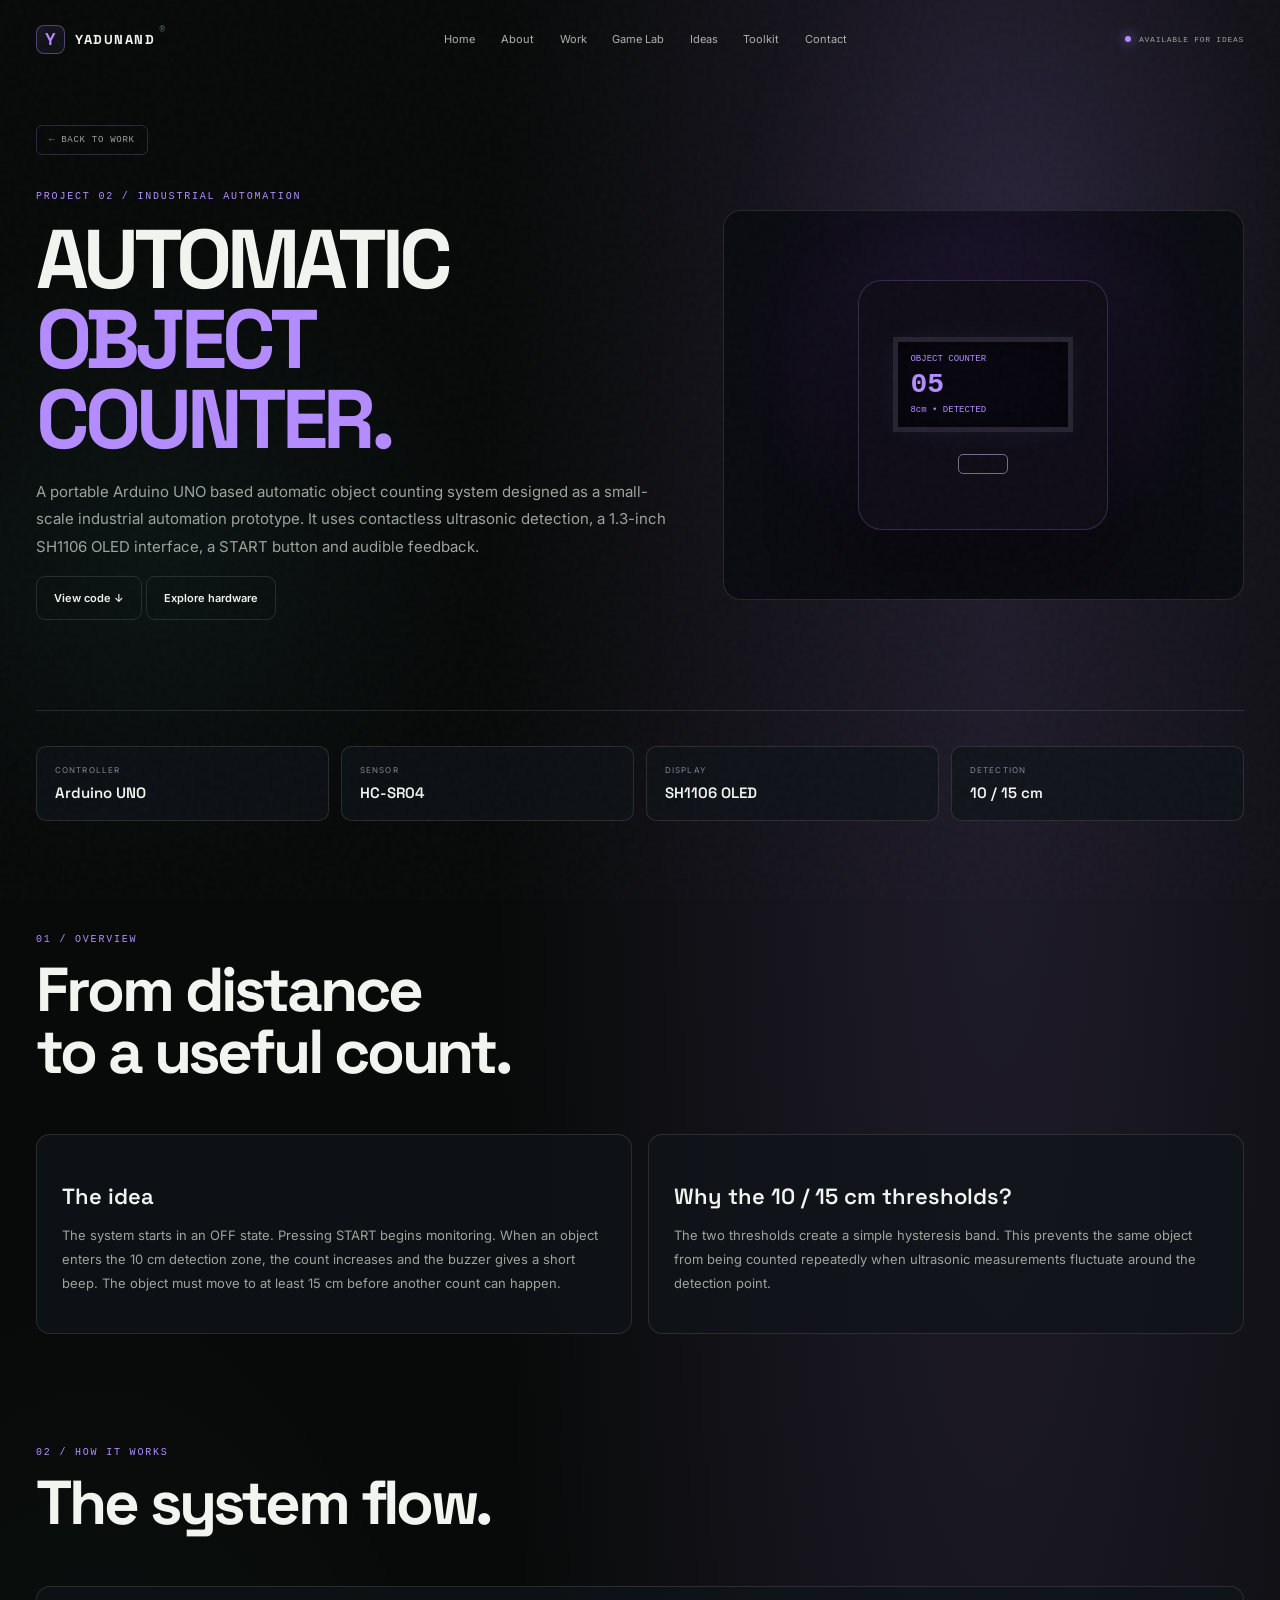
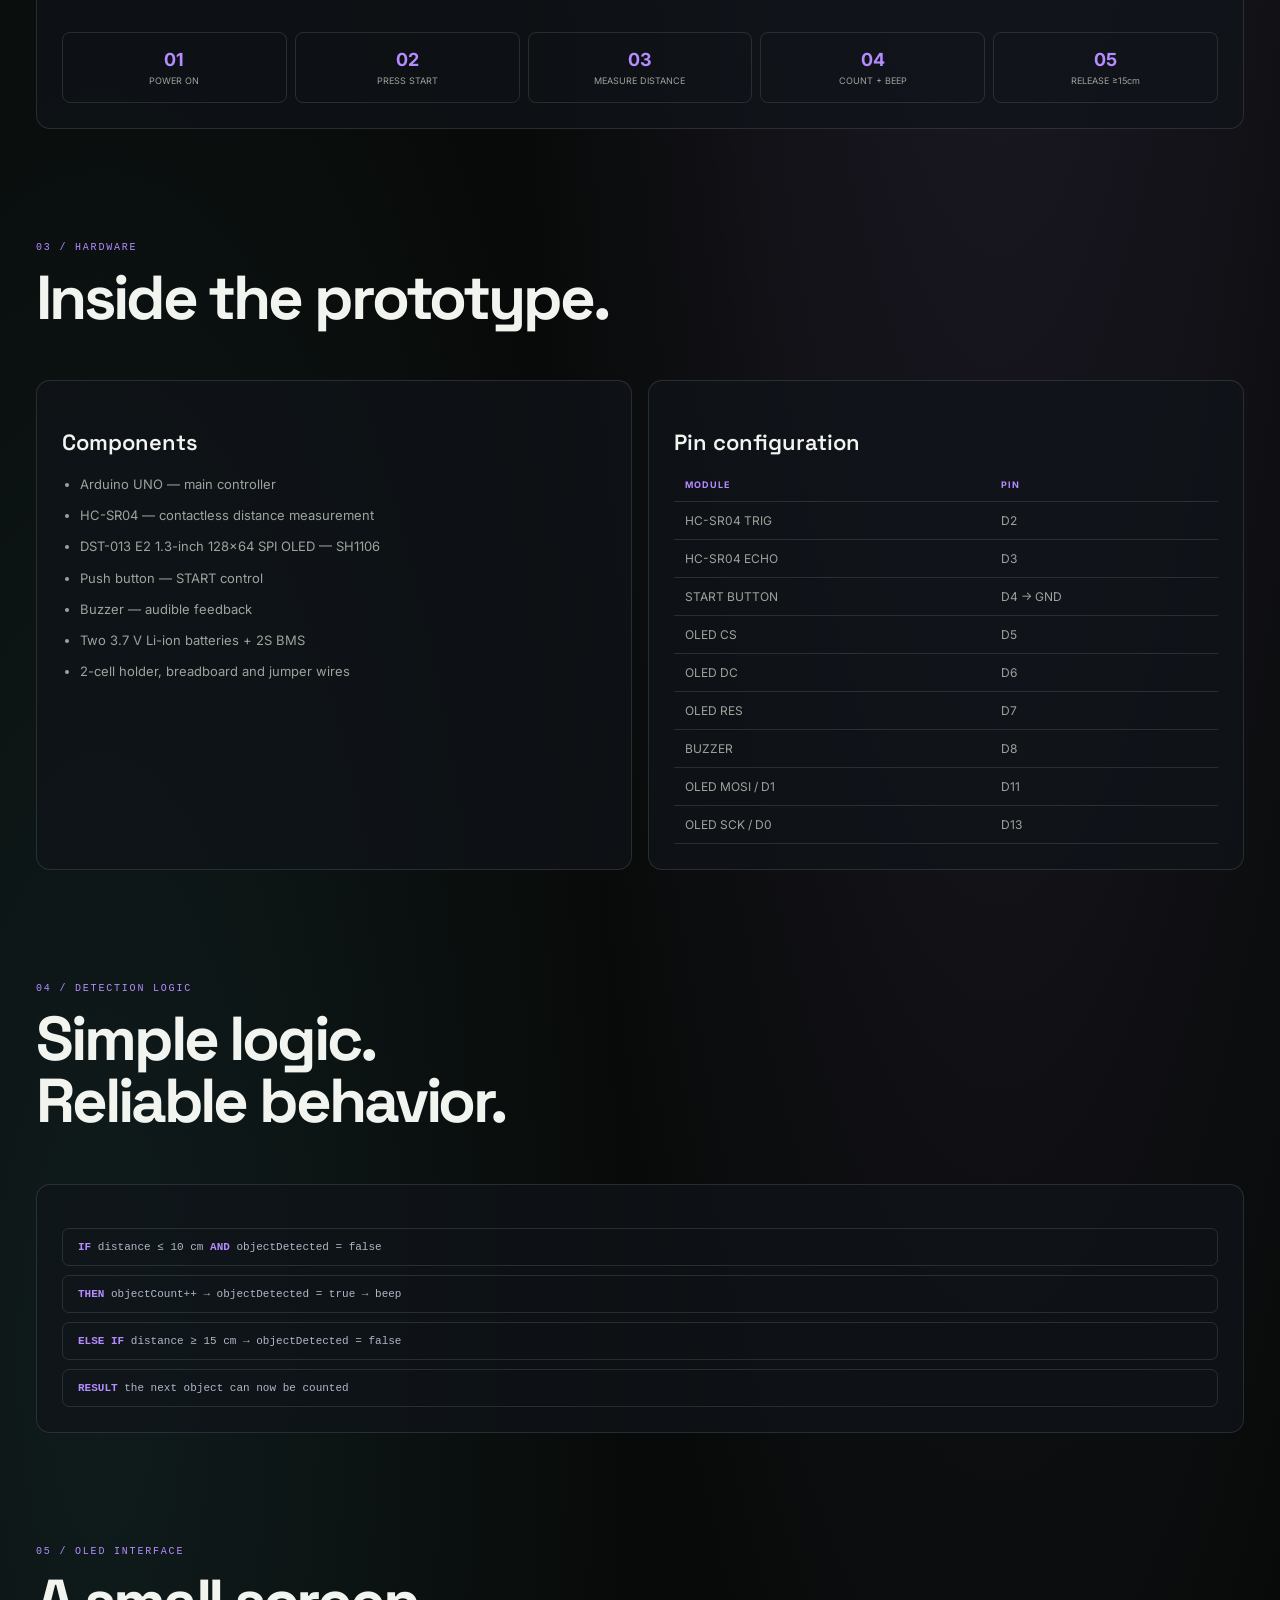
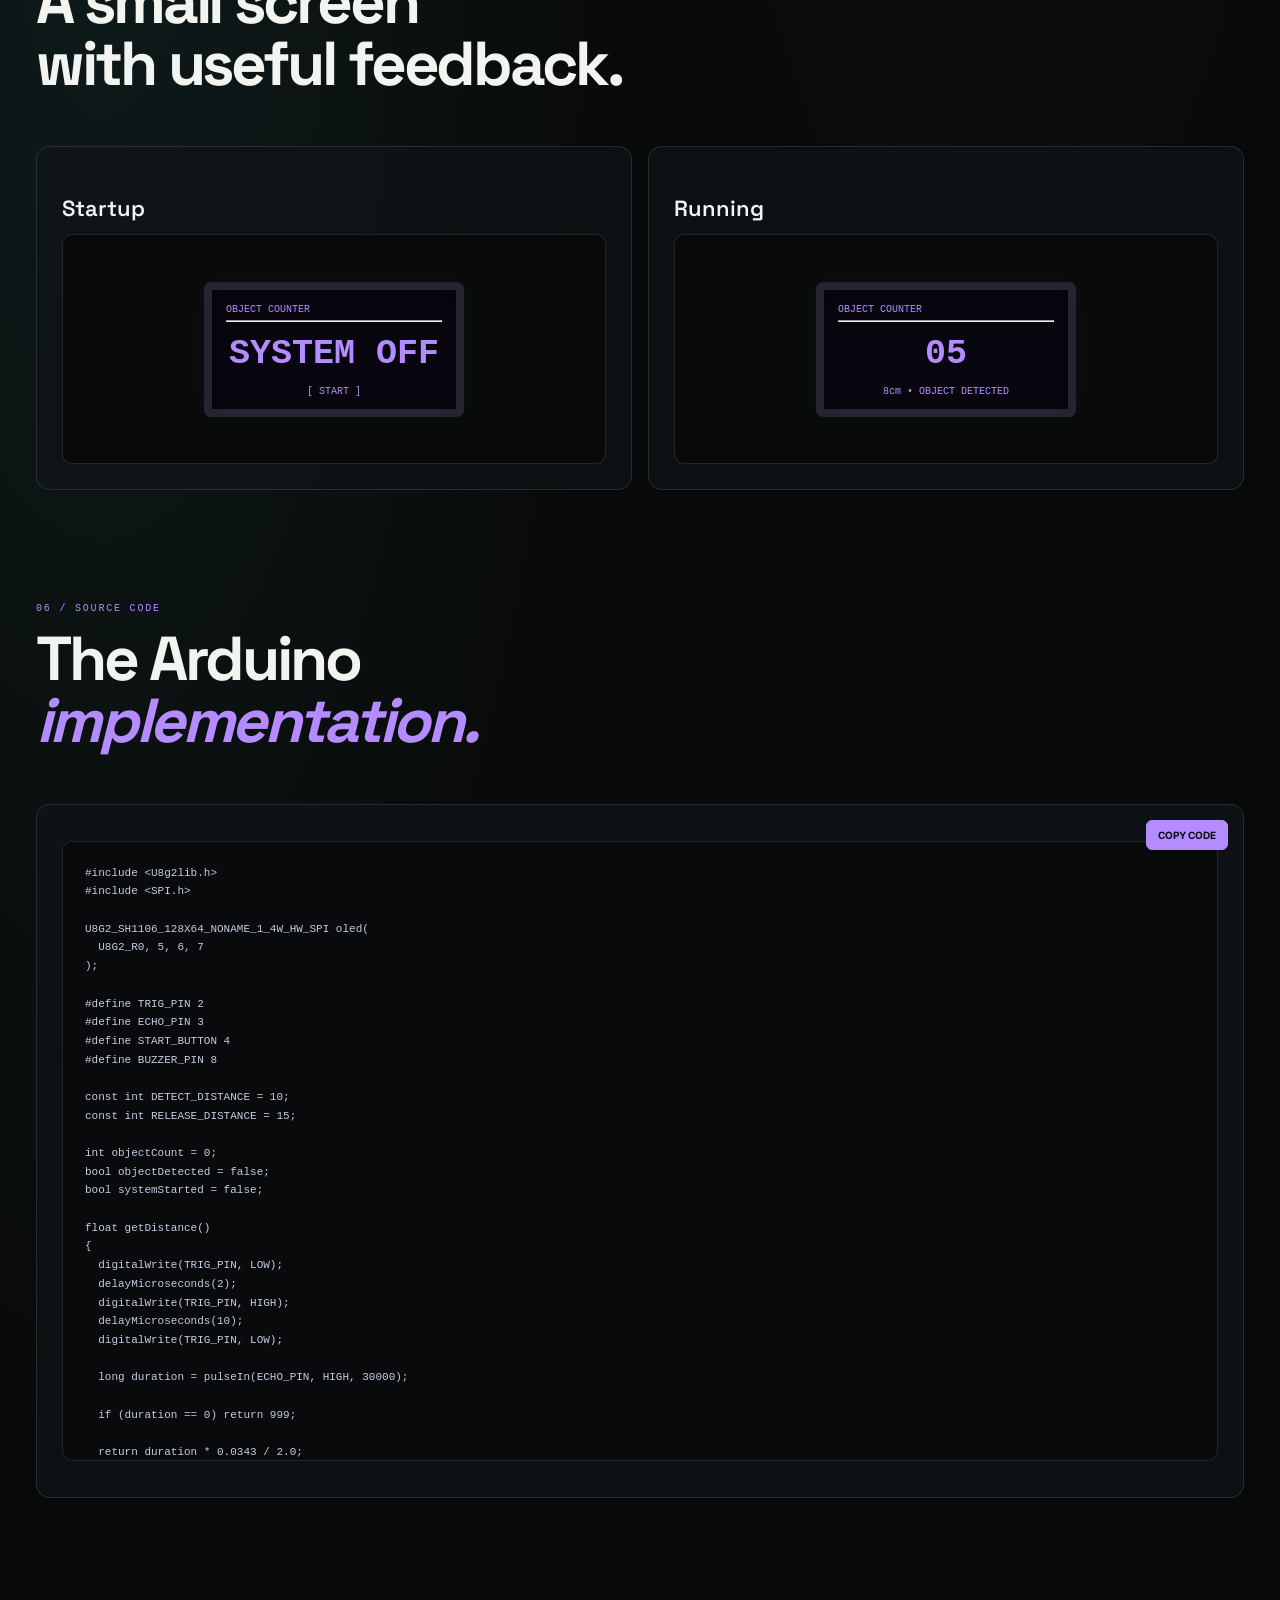
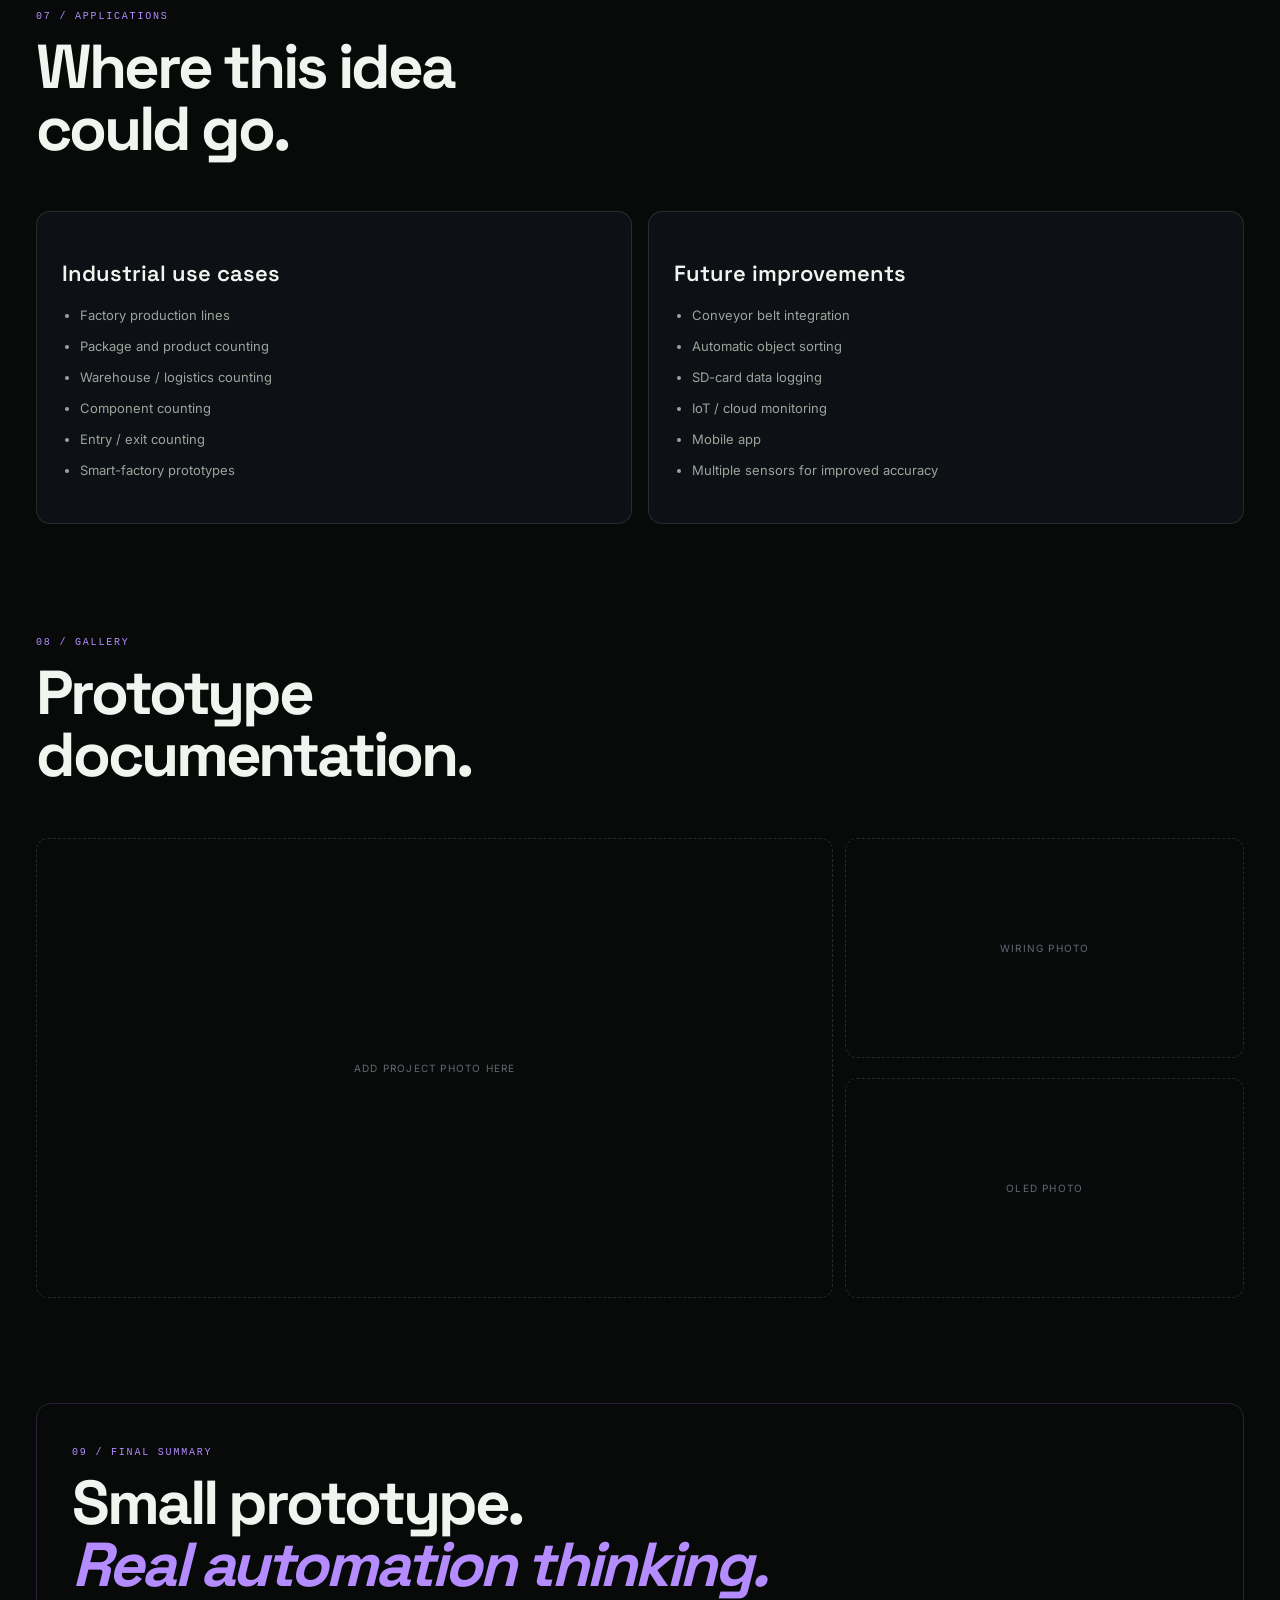
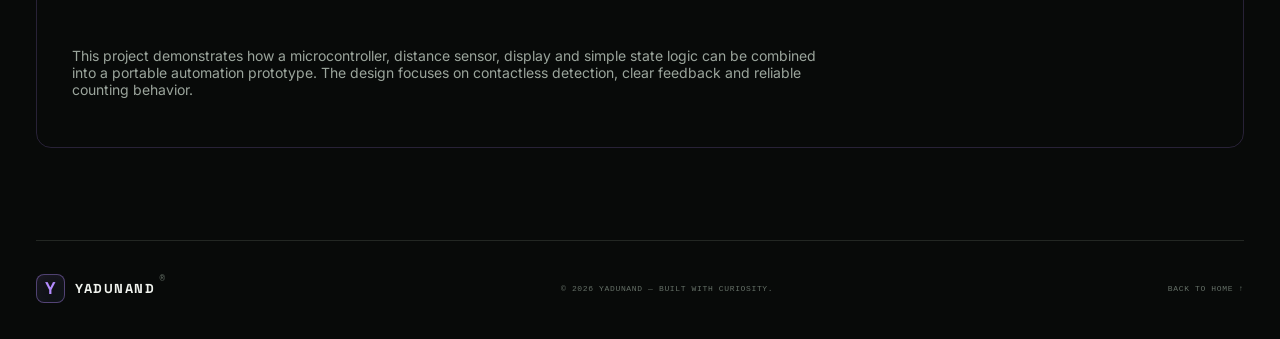
==== commit 38342b5d: "Add files via upload" ====
--- a/automatic-object-counter.html
+++ b/automatic-object-counter.html
@@ -35,7 +35,7 @@
 rel="stylesheet"
 >
 
-<link rel="stylesheet" href="style.css">
+<link rel="stylesheet" href="style.css?v=unified-ui-1">
 
 
 <style>
@@ -98,8 +98,8 @@
 background:
 radial-gradient(
 circle at 50% 35%,
-#1b2815,
-#0b0d0e 65%
+#221735,
+#0b0b12 65%
 );
 display:grid;
 place-items:center;
@@ -114,7 +114,7 @@
 background:
 linear-gradient(
 transparent 49%,
-#b0ff4210 50%,
+#b48cff10 50%,
 transparent 51%
 );
 background-size:100% 22px
@@ -123,9 +123,9 @@
 .device{
 width:250px;
 height:250px;
-border:1px solid #b0ff4238;
+border:1px solid #b48cff38;
 border-radius:24px;
-background:#0e120d;
+background:#100d17;
 box-shadow:0 30px 80px #0008;
 display:flex;
 flex-direction:column;
@@ -137,8 +137,8 @@
 .device-screen{
 width:180px;
 height:95px;
-border:5px solid #252b27;
-background:#071007;
+border:5px solid #282331;
+background:#080710;
 padding:12px;
 color:var(--green);
 font:9px monospace
@@ -154,7 +154,7 @@
 margin-top:22px;
 width:50px;
 height:20px;
-border:1px solid #5c6c56;
+border:1px solid #756b91;
 border-radius:5px
 }
 
@@ -174,7 +174,7 @@
 
 .spec small{
 display:block;
-color:#656c76;
+color:#7d8798;
 font-size:8px;
 letter-spacing:.14em
 }
@@ -297,7 +297,7 @@
 border-radius:7px;
 background:var(--card2);
 font:11px monospace;
-color:#aab0b8
+color:#b0b8c8
 }
 
 .logic strong{
@@ -316,9 +316,9 @@
 .oled-screen{
 width:260px;
 height:135px;
-border:8px solid #272d28;
+border:8px solid #282331;
 border-radius:7px;
-background:#061006;
+background:#080710;
 color:var(--green);
 padding:14px;
 font:10px monospace
@@ -341,7 +341,7 @@
 top:15px;
 background:var(--green);
 border:0;
-color:#0a0d08;
+color:#0b0912;
 padding:8px 11px;
 border-radius:6px;
 font-size:10px;
@@ -356,21 +356,21 @@
 border:1px solid var(--line);
 border-radius:10px;
 padding:22px;
-color:#bbc1c9;
+color:#c7cce0;
 font:11px/1.7 Consolas,monospace;
 white-space:pre
 }
 
 .code .kw{
-color:#c58cff
+color:#b48cff
 }
 
 .code .str{
-color:#9edb6b
+color:#66e8ff
 }
 
 .code .num{
-color:#63e7ff
+color:#66e8ff
 }
 
 .gallery{
@@ -396,11 +396,11 @@
 }
 
 .final-box{
-border:1px solid #b0ff4230;
+border:1px solid #b48cff30;
 background:
 linear-gradient(
 145deg,
-#151d10,
+#171021,
 var(--card)
 );
 border-radius:15px;
@@ -439,56 +439,31 @@
 
 </style>
 
+
+<link rel="stylesheet" href="project-theme.css?v=unified-ui-1">
 </head>
 
 
-<body>
-
-<div class="noise"></div>
-
-
-<header>
-
-<nav class="nav container">
-
-<a class="logo" href="index.html">
-<span>Y</span> YADUNAND
-</a>
-
-<div class="links">
-
-<a href="index.html#home">
-Home
-</a>
-
-<a href="index.html#about">
-About
-</a>
-
-<a href="index.html#work">
-Work
-</a>
-
-<a href="index.html#ideas">
-Ideas
-</a>
-
-<a href="index.html#contact">
-Contact
-</a>
-
-</div>
-
-<div class="nav-actions">
-
-<button id="theme">
-◐
-</button>
-
-</div>
-
-</nav>
-
+<body class="project-detail automatic-object-counter">
+
+<div class="noise" aria-hidden="true"></div>
+<div class="scroll-progress" aria-hidden="true"><i></i></div>
+
+
+<header class="site-header">
+  <nav class="nav container">
+    <a class="logo" href="index.html#home" aria-label="Yadunand home"><span class="logo-mark">Y</span><span>YADUNAND</span><small>®</small></a>
+    <div class="links" id="navLinks">
+      <a href="index.html#home">Home</a>
+      <a href="index.html#about">About</a>
+      <a href="index.html#work">Work</a>
+      <a href="index.html#games">Game Lab</a>
+      <a href="index.html#ideas">Ideas</a>
+      <a href="index.html#stack">Toolkit</a>
+      <a href="index.html#contact">Contact</a>
+    </div>
+    <div class="nav-actions"><span class="live-status"><i></i> AVAILABLE FOR IDEAS</span><button class="menu-toggle" id="menu" aria-label="Toggle navigation" aria-expanded="false"><span></span><span></span></button></div>
+  </nav>
 </header>
 
 
@@ -1233,32 +1208,14 @@
 </main>
 
 
-<footer class="container">
-
-<span>
-© 2026 YADUNAND
-</span>
-
-<a href="index.html#work">
-← BACK TO PORTFOLIO
-</a>
-
+<footer class="site-footer container">
+  <a class="logo" href="index.html#home" aria-label="Yadunand home"><span class="logo-mark">Y</span><span>YADUNAND</span><small>®</small></a>
+  <span>© 2026 YADUNAND — BUILT WITH CURIOSITY.</span>
+  <a href="index.html#home" class="back-top">BACK TO HOME ↑</a>
 </footer>
 
 
 <script>
-
-document.getElementById("theme").onclick=()=>{
-
-document.body.classList.toggle("light");
-
-document.getElementById("theme").textContent=
-document.body.classList.contains("light")
-?"☀"
-:"◐";
-
-};
-
 
 const code=
 document.getElementById("source").innerText;
@@ -1280,5 +1237,7 @@
 
 </script>
 
+
+<script src="script.js?v=unified-ui-1"></script>
 </body>
 </html>
--- a/style.css
+++ b/style.css
@@ -1,1726 +1,384 @@
-*{
-    box-sizing:border-box;
-    margin:0;
-    padding:0;
-}
-
-html{
-    scroll-behavior:smooth;
-}
-
+/* YADUNAND — 3D portfolio system */
+:root{--bg:#080a09;--bg2:#0d100e;--panel:#101411;--panel2:#151020;--cyan:#66e8ff;--violet:#b48cff;--text:#f1f4ef;--muted:#9ba59c;--soft:#657067;--line:rgba(225,255,224,.12);--green:#b48cff;--green2:#66e8ff;--mono:"DM Mono",monospace;--display:"Space Grotesk",sans-serif;--body:"Inter",sans-serif;--ease:cubic-bezier(.2,.75,.25,1)}
+*{box-sizing:border-box}html{scroll-behavior:smooth;scroll-padding-top:90px}body{margin:0;background:radial-gradient(ellipse at 75% 10%,#24133b 0%,transparent 36%),radial-gradient(ellipse at 5% 42%,#09232b 0%,transparent 32%),var(--bg);color:var(--text);font-family:var(--body);overflow-x:hidden}body.loading{overflow:hidden}a{color:inherit;text-decoration:none}button{font:inherit}::selection{background:var(--green);color:#091006}.container{width:min(1240px,calc(100% - 72px));margin-inline:auto}.noise{position:fixed;inset:0;z-index:20;pointer-events:none;opacity:.035;background-image:url("data:image/svg+xml,%3Csvg viewBox='0 0 180 180' xmlns='http://www.w3.org/2000/svg'%3E%3Cfilter id='n'%3E%3CfeTurbulence type='fractalNoise' baseFrequency='.85' numOctaves='3' stitchTiles='stitch'/%3E%3C/filter%3E%3Crect width='100%25' height='100%25' filter='url(%23n)' opacity='.6'/%3E%3C/svg%3E")}.page-loader{position:fixed;inset:0;z-index:1000;background:#080a09;display:flex;flex-direction:column;align-items:center;justify-content:center;gap:18px;transition:opacity .65s var(--ease),visibility .65s}.page-loader.done{opacity:0;visibility:hidden}.loader-mark{font:700 54px var(--display);letter-spacing:-.08em}.loader-mark span,.profile-name span,.contact-side b span{color:var(--green)}.loader-line{width:150px;height:2px;background:#242a23;overflow:hidden}.loader-line i{display:block;width:40%;height:100%;background:var(--green);animation:loader 1.1s ease-in-out infinite}.page-loader small{font:9px var(--mono);letter-spacing:.18em;color:var(--soft)}@keyframes loader{from{transform:translateX(-110%)}to{transform:translateX(360%)}}.scroll-progress{position:fixed;top:0;left:0;width:100%;height:2px;z-index:100;background:transparent}.scroll-progress i{display:block;width:0;height:100%;background:var(--green);box-shadow:0 0 12px #b48cff80}.cursor-glow{position:fixed;z-index:0;width:360px;height:360px;left:-200px;top:-200px;border-radius:50%;pointer-events:none;background:radial-gradient(circle,#b48cff0b,transparent 68%);transform:translate(-50%,-50%)}.site-header{position:fixed;z-index:100;top:0;left:0;width:100%;border-bottom:1px solid transparent;transition:background .3s,border-color .3s,backdrop-filter .3s}.site-header.scrolled{background:#080a09d9;backdrop-filter:blur(18px);border-color:var(--line)}.nav{height:78px;display:flex;align-items:center;justify-content:space-between}.logo{display:flex;align-items:center;gap:10px;font:700 13px var(--display);letter-spacing:.12em}.logo small{align-self:flex-start;font:9px var(--mono);color:var(--soft);margin-left:-6px}.logo-mark{width:29px;height:29px;display:grid;place-items:center;border:1px solid #b48cff66;border-radius:8px;color:var(--green);font:700 17px var(--display);letter-spacing:0;box-shadow:inset 0 0 18px #b48cff0b}.links{display:flex;gap:29px}.links a{position:relative;font-size:11px;color:#aab2aa;transition:color .25s}.links a:after{content:"";position:absolute;bottom:-9px;left:0;width:0;height:1px;background:var(--green);transition:width .3s var(--ease)}.links a:hover,.links a.active{color:var(--text)}.links a:hover:after,.links a.active:after{width:100%}.nav-actions{display:flex;align-items:center;gap:20px}.live-status{font:8px var(--mono);letter-spacing:.09em;color:var(--muted);display:flex;align-items:center;gap:8px}.live-status i,.pulse-dot,.card-status i{width:6px;height:6px;border-radius:50%;background:var(--green);box-shadow:0 0 12px #b48cff;display:inline-block}.menu-toggle{display:none;width:38px;height:38px;background:transparent;border:1px solid var(--line);border-radius:8px;align-items:center;justify-content:center;flex-direction:column;gap:5px}.menu-toggle span{width:15px;height:1px;background:var(--text);transition:transform .25s}.hero{min-height:760px;min-height:min(900px,100svh);padding-top:130px;padding-bottom:75px;display:grid;grid-template-columns:1fr .92fr;align-items:center;gap:30px;position:relative}.hero-copy{position:relative;z-index:2;padding-bottom:12px}.eyebrow,.section-index{font:500 10px var(--mono);letter-spacing:.16em;color:var(--green)}.eyebrow{display:flex;align-items:center;gap:11px;margin-bottom:28px}.eyebrow-line{display:inline-block;width:25px;height:1px;background:var(--green)}.eyebrow-year{color:var(--soft)}.hero-title{font:700 clamp(64px,8.2vw,116px)/.86 var(--display);letter-spacing:-.085em;margin:0 0 32px;display:flex;flex-direction:column}.hero-title>span{display:block}.accent-text{color:var(--green)}.period{color:#eaf4e7}.hero-intro{max-width:490px;font-size:16px;line-height:1.85;color:var(--muted);margin:0}.hero-intro strong{color:var(--text);font-weight:600}.hero-actions{display:flex;gap:12px;margin-top:30px;flex-wrap:wrap}.button{display:inline-flex;align-items:center;gap:28px;padding:14px 17px;border:1px solid var(--line);border-radius:6px;font-size:11px;font-weight:600;transition:transform .25s var(--ease),background .25s,border-color .25s,color .25s;will-change:transform}.button span{font-size:15px}.button-primary{background:var(--green);color:#0b1007;border-color:var(--green)}.button-primary:hover{background:#c8ff73;box-shadow:0 8px 34px #b48cff24}.button-ghost{background:#ffffff03}.button-ghost:hover{border-color:#b48cff77;background:#b48cff09}.hero-foot{display:flex;align-items:center;gap:10px;margin-top:55px;font:8px var(--mono);letter-spacing:.13em;color:var(--soft)}.hero-foot-line{width:55px;height:1px;background:var(--line);margin-left:8px}.hero-visual{height:520px;min-width:0;position:relative;display:flex;flex-direction:column;justify-content:space-between}.visual-topline,.visual-bottomline{display:flex;justify-content:space-between;gap:12px;color:var(--soft);font:8px var(--mono);letter-spacing:.1em}.visual-bottomline{padding-top:10px;border-top:1px solid var(--line)}.scroll-hint{color:var(--green)}.orb-stage{position:relative;flex:1;min-height:0;overflow:visible;isolation:isolate}.orb-stage:before{content:"";position:absolute;inset:10% -10% 0;background:linear-gradient(transparent 96%,#b48cff0a 97%),linear-gradient(90deg,transparent 96%,#b48cff0a 97%);background-size:100% 40px,40px 100%;mask-image:linear-gradient(transparent,black 22%,black 75%,transparent);transform:perspective(500px) rotateX(62deg) translateY(25%);opacity:.55}.orb-stage:after{content:"";position:absolute;inset:15%;border:1px solid #b48cff10;border-radius:50%;transform:scaleY(.32) rotate(-28deg);pointer-events:none}#heroCanvas{position:absolute;inset:0;width:100%;height:100%;z-index:2;display:block;outline:none}.orb-fallback{position:absolute;left:50%;top:48%;width:min(72%,340px);aspect-ratio:1;transform:translate(-50%,-50%);z-index:1}.orb-core{position:absolute;inset:24%;border-radius:50%;display:grid;place-items:center;background:radial-gradient(circle at 32% 25%,#26331d,#10180e 65%,#080a09);color:var(--green);font:700 clamp(60px,8vw,95px) var(--display);box-shadow:inset -22px -24px 40px #0009,0 0 65px #b48cff12}.orb-ring{position:absolute;inset:7%;border:1px solid #b48cff55;border-radius:50%;animation:orbit 15s linear infinite}.ring-a{transform:rotateX(65deg) rotateZ(0)}.ring-b{inset:0;border-color:#58dce52b;transform:rotateY(67deg) rotateZ(30deg);animation-duration:19s;animation-direction:reverse}.ring-c{inset:15%;border-style:dashed;border-color:#b48cff2b;transform:rotateX(68deg) rotateZ(60deg);animation-duration:24s}@keyframes orbit{to{rotate:360deg}}.orb-crosshair{position:absolute;width:8px;height:8px;border:1px solid var(--green);border-radius:50%;z-index:3;box-shadow:0 0 14px #b48cff77}.crosshair-one{left:18%;top:25%}.crosshair-two{right:13%;bottom:25%;border-color:#61dce8}.orbit-label{position:absolute;z-index:4;padding:11px 13px;border:1px solid var(--line);background:#0b0e0bd9;backdrop-filter:blur(12px);border-radius:6px;display:flex;gap:10px;align-items:center;box-shadow:0 15px 40px #0002;animation:float 5s ease-in-out infinite}.orbit-label small{font:8px var(--mono);letter-spacing:.08em;color:var(--soft)}.orbit-label b{font:9px var(--mono);letter-spacing:.06em;color:var(--green)}.orbit-label b i{display:inline-block;width:5px;height:5px;border-radius:50%;background:var(--green);margin-right:5px}.label-status{right:0;top:16%}.label-mode{right:1%;bottom:17%;animation-delay:-2s}.label-coordinate{left:1%;top:36%;animation-delay:-3s}.label-mode b{color:var(--text)}.label-mode b span{color:var(--green);margin-left:5px}@keyframes float{0%,100%{translate:0 0}50%{translate:0 -8px}}.hero-index{position:absolute;right:0;bottom:25px;font:9px var(--mono);color:#333a33;letter-spacing:.1em}.ticker{overflow:hidden;border-block:1px solid var(--line);padding:18px 0;background:#ffffff02}.ticker-track{display:flex;width:max-content;animation:ticker 34s linear infinite}.ticker-track span{font:10px var(--mono);letter-spacing:.16em;color:#b5beb4;white-space:nowrap;padding-right:38px}.ticker-track b{color:var(--green);padding:0 22px}@keyframes ticker{to{transform:translateX(-50%)}}.section{padding-top:130px;padding-bottom:130px}.section-heading{display:flex;justify-content:space-between;align-items:end;gap:35px;margin-bottom:58px}.section-heading h2{font:600 clamp(42px,6vw,76px)/.98 var(--display);letter-spacing:-.07em;margin:17px 0 0}.section-heading h2 em{font-style:normal;color:var(--green)}.heading-note{max-width:310px;color:var(--muted);font-size:12px;line-height:1.9;margin:0 0 4px}.about-grid{display:grid;grid-template-columns:1.1fr .9fr;gap:100px;align-items:center}.about-copy{max-width:610px}.about-copy p{color:var(--muted);font-size:13px;line-height:1.95;margin:0 0 18px}.about-copy p.lead{font-size:18px;line-height:1.75;color:#e4eae2;margin-bottom:24px}.about-copy strong{color:var(--text)}.facts{display:flex;gap:50px;margin-top:42px}.facts div{display:flex;flex-direction:column;gap:7px}.facts b{font:500 25px var(--display);color:var(--green)}.facts span{font:8px var(--mono);letter-spacing:.12em;color:var(--soft)}.profile-card{position:relative;overflow:hidden;min-height:390px;padding:25px;border:1px solid #b48cff2b;border-radius:12px;background:radial-gradient(circle at 80% 15%,#b48cff10,transparent 35%),linear-gradient(140deg,#141a14,#0d100e 70%);transform-style:preserve-3d;box-shadow:0 25px 90px #0002}.profile-card-top{display:flex;justify-content:space-between;font:8px var(--mono);letter-spacing:.1em;color:var(--soft)}.card-status{display:flex;align-items:center;gap:7px;color:var(--green)}.card-status i{width:5px;height:5px}.profile-avatar{position:relative;width:100px;height:100px;margin:48px 0 24px;border:1px solid var(--green);border-radius:50%;display:grid;place-items:center;color:var(--green);font:600 43px var(--display);background:radial-gradient(circle,#b48cff14,transparent 70%)}.avatar-orbit{position:absolute;inset:-12px;border:1px solid #b48cff3b;border-radius:50%;transform:rotateX(65deg);animation:orbit 12s linear infinite}.profile-name{font:700 31px var(--display);letter-spacing:-.04em}.profile-role{font:8px var(--mono);letter-spacing:.1em;color:var(--muted);margin-top:8px}.profile-divider{height:1px;background:var(--line);margin:25px 0 20px}.profile-card-bottom{display:flex;justify-content:space-between;align-items:end}.profile-card-bottom p{font-size:12px;line-height:1.65;color:#c7cec5;margin:0}.profile-sig{font:9px var(--mono);color:var(--soft)}.card-watermark{position:absolute;right:-8px;bottom:-65px;font:700 220px/.8 var(--display);color:#ffffff03;pointer-events:none}.work-section{background:linear-gradient(180deg,transparent,#0d100e 16%,#0d100e 88%,transparent)}.work-grid{display:grid;grid-template-columns:repeat(2,minmax(0,1fr));gap:20px}.project-card{overflow:hidden;border:1px solid var(--line);border-radius:11px;background:#0b0e0c;transition:border-color .4s,box-shadow .4s;transform-style:preserve-3d;will-change:transform}.project-card:hover{border-color:#b48cff59;box-shadow:0 24px 80px #0003}.project-visual{height:300px;position:relative;overflow:hidden;background:#101510}.project-index{position:absolute;z-index:4;top:18px;left:19px;font:8px var(--mono);letter-spacing:.13em;color:#818b80}.visual-caption{position:absolute;bottom:17px;left:19px;right:19px;z-index:4;font:8px var(--mono);letter-spacing:.1em;color:#718071;border-top:1px solid #ffffff12;padding-top:10px}.mind-visual{background:radial-gradient(ellipse at 50% 50%,#1b2b12,#0b0e0c 66%)}.mini-device{position:absolute;z-index:2;top:50%;left:50%;width:235px;padding:15px;border-radius:15px;background:linear-gradient(145deg,#1a2119,#080a08);border:1px solid #b48cff4d;box-shadow:0 25px 65px #0009;transform:translate(-50%,-48%) rotate(-7deg);transition:transform .6s var(--ease)}.project-card:hover .mini-device{transform:translate(-50%,-53%) rotate(-2deg)}.mini-screen{border:5px solid #283026;background:#060b06;color:var(--green);padding:13px 10px;text-align:center;font:8px var(--mono);box-shadow:inset 0 0 25px #000}.mini-screen>span,.mini-screen small{display:block;letter-spacing:.12em}.mini-screen>b{display:block;font:600 25px var(--display);margin:7px}.mini-screen em{font-style:normal;color:#fff}.mini-leds,.mini-buttons{display:flex;justify-content:center;gap:12px}.mini-leds{margin:10px}.mini-leds i,.mini-buttons i{width:11px;height:11px;border-radius:50%;background:#253020;border:1px solid #50604b}.mini-leds i:nth-child(2){background:var(--green);box-shadow:0 0 13px var(--green)}.mini-buttons{margin-top:14px}.mini-buttons i{width:15px;height:15px}.visual-orbit{position:absolute;left:50%;top:50%;width:350px;height:180px;border:1px solid #b48cff28;border-radius:50%;transform:translate(-50%,-50%) rotate(-22deg);animation:orbit 24s linear infinite}.media-visual{background:radial-gradient(ellipse at 55% 48%,#17221a,#0b0e0c 70%)}.terminal-card{position:absolute;left:50%;top:51%;width:min(76%,360px);padding:17px 19px;border:1px solid #a7c5a22e;border-radius:8px;background:#0a0d0bf0;box-shadow:0 25px 60px #0008;transform:translate(-50%,-50%) rotate(2deg);transition:transform .5s var(--ease)}.project-card:hover .terminal-card{transform:translate(-50%,-53%) rotate(0)}.terminal-top{display:flex;align-items:center;gap:5px;border-bottom:1px solid var(--line);padding-bottom:12px;margin-bottom:22px}.terminal-top i{width:5px;height:5px;border-radius:50%;background:#52624f}.terminal-top i:first-child{background:var(--green)}.terminal-top span{margin-left:auto;font:8px var(--mono);color:var(--soft)}.terminal-card p{font:10px var(--mono);color:#b9c5b5}.terminal-card p b{color:var(--green)}.terminal-cursor{color:var(--green);animation:blink .8s steps(2) infinite}@keyframes blink{50%{opacity:0}}.terminal-progress{height:3px;background:#263025;margin:22px 0 16px}.terminal-progress i{display:block;width:78%;height:100%;background:var(--green);box-shadow:0 0 12px #b48cff55}.terminal-ready{display:flex;justify-content:space-between;font:8px var(--mono)}.terminal-ready span{color:var(--soft)}.terminal-ready b{color:var(--green);font-weight:400}.counter-visual{background:radial-gradient(ellipse at 50% 50%,#102023,#0b0e0c 68%)}.radar-display{position:absolute;left:50%;top:49%;width:245px;height:190px;transform:translate(-50%,-50%);border:1px solid #4fd6e22c;border-radius:8px;background:#061113;overflow:hidden}.radar-rings{position:absolute;width:190px;height:190px;left:10px;top:-2px;border-radius:50%;background:repeating-radial-gradient(circle,transparent 0 22px,#56dce222 23px 24px);border:1px solid #56dce222}.radar-sweep{position:absolute;left:105px;top:0;width:1px;height:96px;background:linear-gradient(#5be6ee,transparent);transform-origin:bottom;animation:sweep 4s linear infinite}@keyframes sweep{to{transform:rotate(360deg)}}.radar-point{position:absolute;width:5px;height:5px;background:#b48cff;border-radius:50%;box-shadow:0 0 12px #b48cff}.point-a{left:110px;top:47px}.point-b{left:60px;top:108px;background:#59e0ed;box-shadow:0 0 12px #59e0ed}.counter-readout{position:absolute;right:8px;top:25px;bottom:15px;width:90px;padding:10px 7px;background:#0b1515ed;border-left:1px solid #56dce225;display:flex;flex-direction:column;justify-content:center;gap:8px}.counter-readout small,.counter-readout span{font:7px var(--mono);color:#68a2a5}.counter-readout b{font:600 35px var(--display);color:#b48cff}.oled-visual{background:radial-gradient(ellipse at 50% 50%,#20261d,#0b0e0c 70%)}.oled-device{position:absolute;left:50%;top:50%;width:290px;padding:17px;border:1px solid #596453;border-radius:13px;background:linear-gradient(140deg,#202820,#0b0d0b);box-shadow:0 28px 60px #0009;transform:translate(-50%,-50%) rotate(-3deg);transition:transform .5s var(--ease)}.project-card:hover .oled-device{transform:translate(-50%,-53%) rotate(0)}.oled-glass{padding:15px;background:#050b05;border:5px solid #283027;color:var(--green);font:8px var(--mono);box-shadow:inset 0 0 25px #000}.oled-glass small,.oled-glass>span{display:block;letter-spacing:.08em}.oled-glass>b{display:block;font:600 38px var(--display);margin:12px 0}.oled-glass>b span{font-size:18px}.oled-wave{height:22px;display:flex;align-items:end;gap:4px;margin-bottom:10px}.oled-wave i{flex:1;height:25%;background:var(--green);opacity:.65;animation:wave .7s ease-in-out infinite alternate}.oled-wave i:nth-child(3n){height:85%;animation-delay:-.4s}.oled-wave i:nth-child(2n){height:50%;animation-delay:-.2s}@keyframes wave{to{height:95%}}.project-content{padding:24px 25px 27px}.project-meta{display:flex;justify-content:space-between;gap:10px;color:var(--soft);font:8px var(--mono);letter-spacing:.1em}.project-meta span:last-child{color:#3f4a3f}.project-content h3{font:600 27px var(--display);letter-spacing:-.04em;margin:20px 0 9px}.project-content p{max-width:470px;min-height:46px;color:var(--muted);font-size:12px;line-height:1.8;margin:0 0 22px}.project-link,.text-link{display:inline-flex;align-items:center;gap:18px;padding:0;border:0;background:none;color:var(--text);font:600 11px var(--body);cursor:pointer;transition:color .25s}.project-link span,.text-link span{color:var(--green);font-size:16px;transition:transform .25s}.project-link:hover,.text-link:hover{color:var(--green)}.project-link:hover span,.text-link:hover span{transform:translate(3px,-3px)}.game-section{padding-top:40px}.game-feature{display:grid;grid-template-columns:1fr 1fr;min-height:460px;border:1px solid var(--line);border-radius:12px;overflow:hidden;background:#0d110e}.game-art{position:relative;min-height:420px;display:grid;place-items:center;overflow:hidden;background:radial-gradient(circle at 50% 48%,#25361b,#0c100c 63%)}.game-art-grid{position:absolute;inset:-20%;background:linear-gradient(#b48cff0b 1px,transparent 1px),linear-gradient(90deg,#b48cff0b 1px,transparent 1px);background-size:32px 32px;transform:perspective(500px) rotateX(55deg) rotateZ(-18deg) scale(1.3);mask-image:radial-gradient(ellipse,black,transparent 70%)}.game-console{position:relative;z-index:2;width:270px;padding:17px;border:1px solid #b48cff55;border-radius:17px;background:linear-gradient(145deg,#1b2418,#080b08);box-shadow:0 35px 80px #0009;transform:rotate(-6deg);transition:transform .6s var(--ease)}.game-feature:hover .game-console{transform:rotate(-1deg) translateY(-7px)}.console-top{display:flex;justify-content:space-between;align-items:center;font:8px var(--mono);letter-spacing:.1em;color:#788474;margin-bottom:13px}.console-top i{width:6px;height:6px;border-radius:50%;background:var(--green);box-shadow:0 0 12px var(--green)}.console-screen{padding:16px 12px;background:#050a05;border:5px solid #293127;color:var(--green);box-shadow:inset 0 0 24px #000;text-align:center}.console-screen small,.console-level{display:block;font:8px var(--mono);letter-spacing:.13em}.console-screen strong{display:block;font:700 32px var(--display);letter-spacing:-.06em;margin:9px 0}.console-screen strong span{color:white}.console-leds{display:flex;justify-content:center;gap:13px;margin:12px}.console-leds i{width:12px;height:12px;border:1px solid #53614b;border-radius:50%;background:#1e2a1a}.console-leds i:nth-child(1){background:#b48cff;box-shadow:0 0 13px #b48cff}.console-level{color:#5f7158}.console-pad{display:flex;justify-content:center;gap:13px;margin-top:17px}.console-pad i{width:20px;height:20px;border:2px solid #465040;border-radius:50%;background:#141a12;box-shadow:inset 0 2px 4px #000}.game-art-stamp{position:absolute;bottom:22px;right:23px;font:8px var(--mono);letter-spacing:.15em;color:#68775f}.game-copy{padding:55px;display:flex;flex-direction:column;justify-content:center}.game-copy h3{font:600 clamp(40px,5vw,63px)/.98 var(--display);letter-spacing:-.07em;margin:18px 0}.game-copy h3:after{content:"";display:block;width:45px;height:3px;background:var(--green);margin-top:21px}.game-copy p{max-width:470px;color:var(--muted);font-size:12px;line-height:1.9}.game-actions{display:flex;align-items:center;gap:24px;flex-wrap:wrap;margin-top:17px}.game-stats{display:flex;gap:32px;margin-top:37px;padding-top:22px;border-top:1px solid var(--line)}.game-stats div{display:flex;flex-direction:column;gap:6px}.game-stats b{font:500 19px var(--display);color:var(--green)}.game-stats span{font:7px var(--mono);letter-spacing:.1em;color:var(--soft)}.ideas-section{padding-top:120px}.idea-list{border-top:1px solid var(--line)}.idea-row{display:grid;grid-template-columns:55px 155px 1fr 35px;align-items:start;gap:18px;padding:26px 0;border-bottom:1px solid var(--line);transition:padding .3s var(--ease)}.idea-row:hover{padding-left:10px;padding-right:10px}.idea-number,.idea-type{font:9px var(--mono);color:var(--soft);padding-top:8px}.idea-type{color:var(--green);letter-spacing:.08em}.idea-main h3{font:600 23px var(--display);margin:0 0 7px;letter-spacing:-.03em}.idea-main p{max-width:570px;font-size:12px;line-height:1.8;color:var(--muted);margin:0}.idea-arrow{justify-self:end;color:var(--green);font-size:20px;transition:transform .3s}.idea-row:hover .idea-arrow{transform:translate(4px,-4px)}.stack-section{background:#0d100e;border-block:1px solid #ffffff05}.stack-grid{display:grid;grid-template-columns:repeat(3,1fr);border-left:1px solid var(--line);border-top:1px solid var(--line)}.stack-grid>div{position:relative;min-height:125px;padding:22px;border-right:1px solid var(--line);border-bottom:1px solid var(--line);display:flex;flex-direction:column;justify-content:center;gap:10px;transition:background .3s}.stack-grid>div:hover{background:#b48cff08}.stack-grid>div>span{position:absolute;top:17px;right:18px;font:8px var(--mono);color:#4b5549}.stack-grid b{font:600 18px var(--display)}.stack-grid small{font:8px var(--mono);letter-spacing:.1em;color:var(--soft)}.contact-section{padding-top:125px;padding-bottom:120px}.contact-panel{position:relative;display:grid;grid-template-columns:1.25fr .75fr;overflow:hidden;border:1px solid #b48cff30;border-radius:12px;background:radial-gradient(circle at 5% 100%,#b48cff0b,transparent 45%),#0d100e}.contact-content{position:relative;z-index:2;padding:55px}.contact-content h2{font:600 clamp(42px,6vw,72px)/.98 var(--display);letter-spacing:-.07em;margin:20px 0}.contact-content h2 em{font-style:normal;color:var(--green)}.contact-content p{max-width:390px;color:var(--muted);font-size:12px;line-height:1.9;margin-bottom:25px}.contact-orb{position:absolute;width:270px;height:270px;left:-100px;bottom:-160px;border:1px solid #b48cff28;border-radius:50%;box-shadow:0 0 0 25px #b48cff05,0 0 0 55px #b48cff04;animation:orbit 30s linear infinite}.contact-side{position:relative;z-index:2;border-left:1px solid var(--line);padding:55px 38px;display:flex;flex-direction:column;justify-content:center}.contact-side>span{font:8px var(--mono);letter-spacing:.13em;color:var(--soft)}.contact-side>b{font:700 29px var(--display);margin-top:12px}.contact-side>small{font:8px var(--mono);letter-spacing:.08em;color:var(--muted);margin-top:8px}.contact-socials{display:flex;gap:17px;flex-wrap:wrap;margin-top:40px;padding-top:20px;border-top:1px solid var(--line)}.contact-socials a{font-size:10px;color:var(--muted);transition:color .2s}.contact-socials a:hover{color:var(--green)}.site-footer{min-height:95px;border-top:1px solid var(--line);display:flex;align-items:center;justify-content:space-between;gap:20px}.site-footer>span,.back-top{font:8px var(--mono);letter-spacing:.08em;color:var(--soft)}.back-top{transition:color .2s}.back-top:hover{color:var(--green)}.modal{position:fixed;inset:0;z-index:300;display:none;align-items:center;justify-content:center;padding:25px}.modal.open{display:flex}.modal-backdrop{position:absolute;inset:0;background:#000b;backdrop-filter:blur(10px)}.modal-box{position:relative;width:min(500px,100%);padding:35px;border:1px solid #b48cff40;border-radius:12px;background:#101410;box-shadow:0 30px 100px #0008;animation:modalIn .35s var(--ease)}@keyframes modalIn{from{opacity:0;transform:translateY(18px) scale(.98)}to{opacity:1;transform:none}}.modal-close{position:absolute;right:16px;top:13px;border:0;background:none;color:var(--muted);font-size:27px;cursor:pointer}.modal-box h2{font:600 32px var(--display);margin:18px 0 12px}.modal-box p{font-size:13px;line-height:1.8;color:var(--muted)}.modal-tech{font:9px var(--mono);letter-spacing:.08em;color:var(--green);margin-top:24px;padding-top:18px;border-top:1px solid var(--line)}.reveal{opacity:0;transform:translateY(25px);transition:opacity .8s var(--ease),transform .8s var(--ease)}.reveal.visible{opacity:1;transform:translateY(0)}.project-card.reveal,.idea-row.reveal{transform:translateY(25px)}.project-card.reveal.visible,.idea-row.reveal.visible{transform:translateY(0)}.tilt-card{transform-style:preserve-3d}.magnetic{will-change:transform}
+@media(min-width:1500px){.container{width:min(1320px,calc(100% - 100px))}.hero-title{font-size:124px}}
+@media(max-width:1050px){.container{width:calc(100% - 48px)}.hero{grid-template-columns:1fr .8fr;gap:10px}.hero-title{font-size:clamp(60px,8vw,90px)}.hero-visual{height:450px}.about-grid{gap:55px}.game-copy{padding:38px}.contact-content{padding:42px}.contact-side{padding:42px 28px}.live-status{display:none}}
+@media(max-width:760px){html{scroll-padding-top:72px}.container{width:calc(100% - 36px)}.nav{height:68px}.menu-toggle{display:flex}.links{position:absolute;top:67px;left:0;right:0;display:flex;flex-direction:column;gap:0;padding:8px 18px 18px;background:#080a09f5;border-bottom:1px solid var(--line);backdrop-filter:blur(18px);opacity:0;visibility:hidden;transform:translateY(-8px);transition:.25s}.links.open{opacity:1;visibility:visible;transform:none}.links a{padding:14px 0;border-bottom:1px solid #ffffff08;font-size:13px}.links a:last-child{border:0}.links a:after{display:none}.hero{min-height:auto;padding-top:120px;padding-bottom:70px;grid-template-columns:1fr;gap:25px}.hero-title{font-size:clamp(62px,14vw,100px);margin-bottom:25px}.hero-intro{font-size:14px}.hero-foot{margin-top:35px}.hero-visual{height:420px;max-width:600px;width:100%;margin:0 auto}.hero-index{display:none}.section{padding-top:88px;padding-bottom:88px}.section-heading{display:block;margin-bottom:38px}.section-heading h2{font-size:clamp(43px,10vw,64px)}.heading-note{margin-top:22px;max-width:430px}.about-grid{grid-template-columns:1fr;gap:40px}.about-copy p.lead{font-size:16px}.profile-card{min-height:360px}.facts{gap:25px}.facts span{font-size:7px}.work-grid{grid-template-columns:1fr;gap:15px}.project-visual{height:270px}.project-content{padding:22px}.project-content h3{font-size:25px}.project-content p{min-height:0}.game-feature{grid-template-columns:1fr}.game-art{min-height:350px}.game-copy{padding:32px 25px}.game-copy h3{font-size:52px}.game-stats{gap:22px}.idea-row{grid-template-columns:34px 1fr 25px;gap:12px}.idea-type{grid-column:2;grid-row:1;padding-top:7px}.idea-main{grid-column:2;grid-row:2}.idea-number{grid-column:1;grid-row:1}.idea-arrow{grid-column:3;grid-row:1}.stack-grid{grid-template-columns:repeat(2,1fr)}.stack-grid>div{min-height:115px;padding:17px}.stack-grid b{font-size:15px}.contact-panel{grid-template-columns:1fr}.contact-content{padding:38px 26px}.contact-content h2{font-size:clamp(43px,10vw,62px)}.contact-side{border-left:0;border-top:1px solid var(--line);padding:30px 26px}.contact-socials{margin-top:25px}.site-footer{padding:25px 0;flex-wrap:wrap}.site-footer>span{order:3;width:100%;line-height:1.7}.site-footer .logo{font-size:11px}.back-top{font-size:7px}.cursor-glow{display:none}}
+@media(max-width:420px){.container{width:calc(100% - 28px)}.hero-title{font-size:58px}.hero-visual{height:355px}.orbit-label{padding:9px}.orbit-label small{font-size:7px}.orbit-label b{font-size:8px}.label-status{right:-2px}.label-mode{right:-2px}.label-coordinate{left:-2px}.visual-topline,.visual-bottomline{font-size:7px}.button{padding:12px 13px;gap:18px}.facts{gap:17px}.facts b{font-size:22px}.facts span{font-size:6px}.project-visual{height:240px}.mini-device{width:210px}.terminal-card{width:82%}.radar-display{scale:.9}.oled-device{width:260px}.game-art{min-height:320px}.game-console{width:245px}.game-stats{gap:15px}.game-stats span{font-size:6px}.stack-grid b{font-size:13px}.stack-grid small{font-size:7px}}
+@media(prefers-reduced-motion:reduce){*,*:before,*:after{scroll-behavior:auto!important;animation-duration:.01ms!important;animation-iteration-count:1!important;transition-duration:.01ms!important}.reveal{opacity:1;transform:none}}
+
+
+/* EXTRA DEPTH + MOTION LAYER */
+body:before{content:"";position:fixed;inset:0;z-index:-1;pointer-events:none;background:
+radial-gradient(circle at 80% 22%,#b48cff13,transparent 24%),
+radial-gradient(circle at 12% 62%,#66e8ff0c,transparent 28%);
+animation:ambientDrift 16s ease-in-out infinite alternate}
+@keyframes ambientDrift{from{transform:translate3d(-1.5%,0,0) scale(1)}to{transform:translate3d(1.5%,1%,0) scale(1.08)}}
+.hero-visual{perspective:1100px}
+.orb-stage{transform-style:preserve-3d}
+.orb-fallback{filter:drop-shadow(0 30px 70px #b48cff16);transform-style:preserve-3d}
+.orb-core{background:radial-gradient(circle at 28% 22%,#30224d,#10101d 62%,#07090c);box-shadow:inset -24px -28px 42px #000b,inset 8px 8px 30px #66e8ff10,0 0 85px #b48cff20}
+.orb-ring{box-shadow:0 0 12px #b48cff12}
+.ring-a{border-color:#b48cff88}
+.ring-b{border-color:#66e8ff5c}
+.ring-c{border-color:#f2e8ff40}
+.project-card{box-shadow:0 8px 30px #0002;transform-style:preserve-3d;backface-visibility:hidden}
+.project-card:before{content:"";position:absolute;inset:0;z-index:5;pointer-events:none;opacity:0;background:linear-gradient(115deg,transparent 15%,#ffffff0a 35%,#b48cff0b 48%,transparent 70%);transform:translateX(-100%);transition:opacity .25s}
+.project-card:hover:before{opacity:1;animation:cardShine .9s ease forwards}
+@keyframes cardShine{to{transform:translateX(100%)}}
+.project-visual{transform-style:preserve-3d}
+.project-visual:after{content:"";position:absolute;inset:0;pointer-events:none;background:radial-gradient(ellipse at 50% 100%,#b48cff0b,transparent 60%)}
+.mind-visual{background:radial-gradient(ellipse at 50% 50%,#251642,#0b0e13 66%)}
+.media-visual{background:radial-gradient(ellipse at 55% 48%,#102d36,#0b0e13 70%)}
+.counter-visual{background:radial-gradient(ellipse at 50% 50%,#102c35,#0b0e13 68%)}
+.oled-visual{background:radial-gradient(ellipse at 50% 50%,#241938,#0b0e13 70%)}
+.mini-device,.terminal-card,.oled-device,.game-console{transform-style:preserve-3d;filter:drop-shadow(0 25px 22px #0006)}
+.mini-device{box-shadow:0 25px 65px #0009, inset 0 1px 0 #ffffff1c}
+.mini-screen,.oled-glass,.console-screen{box-shadow:inset 0 0 28px #66e8ff0a, inset 0 1px 0 #ffffff08,0 0 18px #b48cff08}
+.mini-leds i:nth-child(2){background:#b48cff;box-shadow:0 0 15px #b48cff}
+.mini-leds i:nth-child(3){background:#66e8ff;box-shadow:0 0 12px #66e8ff}
+.terminal-progress i{background:linear-gradient(90deg,#b48cff,#66e8ff);box-shadow:0 0 15px #66e8ff55}
+.radar-rings{background:repeating-radial-gradient(circle,transparent 0 22px,#66e8ff22 23px 24px);border-color:#66e8ff22}
+.radar-sweep{background:linear-gradient(#66e8ff,transparent)}
+.radar-point{background:#b48cff;box-shadow:0 0 12px #b48cff}
+.point-b{background:#66e8ff;box-shadow:0 0 12px #66e8ff}
+.counter-readout{border-left-color:#66e8ff25}
+.counter-readout small,.counter-readout span{color:#68b8c6}
+.counter-readout b{color:#b48cff}
+.oled-glass,.console-screen{color:#b48cff}
+.oled-wave i{background:linear-gradient(#66e8ff,#b48cff)}
+.console-top i,.console-leds i:nth-child(1){background:#b48cff;box-shadow:0 0 13px #b48cff}
+.console-leds i:nth-child(3){background:#66e8ff;box-shadow:0 0 13px #66e8ff}
+.game-art{background:radial-gradient(circle at 50% 48%,#24163c,#0c1015 63%)}
+.game-art-grid{background:linear-gradient(#b48cff0d 1px,transparent 1px),linear-gradient(90deg,#66e8ff0b 1px,transparent 1px)}
+.game-console{border-color:#b48cff66;background:linear-gradient(145deg,#211932,#080b10);box-shadow:0 35px 80px #0009,0 0 50px #b48cff0c}
+.profile-card{background:radial-gradient(circle at 80% 15%,#b48cff16,transparent 35%),radial-gradient(circle at 10% 90%,#66e8ff0a,transparent 45%),linear-gradient(140deg,#171321,#0d1012 70%)}
+.profile-avatar{background:radial-gradient(circle,#b48cff18,transparent 70%)}
+.contact-panel{background:radial-gradient(circle at 5% 100%,#66e8ff0b,transparent 45%),radial-gradient(circle at 90% 10%,#b48cff12,transparent 40%),#0d1012}
+.contact-orb{border-color:#b48cff35;box-shadow:0 0 0 25px #66e8ff06,0 0 0 55px #b48cff05}
+.button-primary{background:linear-gradient(115deg,#b48cff,#d2b5ff 45%,#66e8ff);border-color:transparent;color:#090a10;box-shadow:0 7px 30px #b48cff16}
+.button-primary:hover{background:linear-gradient(115deg,#c8aaff,#8df0ff);box-shadow:0 8px 38px #66e8ff28}
+.ticker-track b{color:#66e8ff}
+@media (prefers-reduced-motion:no-preference){
+  .project-visual{perspective:900px}
+  .profile-card,.project-card,.game-feature{transform-style:preserve-3d}
+  .project-card:hover .project-visual{filter:saturate(1.2)}
+  .visual-orbit{border-color:#b48cff35}
+  .orb-stage:before{animation:gridFloat 12s ease-in-out infinite alternate}
+  @keyframes gridFloat{from{transform:perspective(500px) rotateX(62deg) translateY(25%) rotateZ(-1deg)}to{transform:perspective(500px) rotateX(58deg) translateY(22%) rotateZ(1deg)}}
+}
+
+
+/* HERO Y — dimensional / holographic motion pass */
+.hero-visual{perspective:1400px}
+.orb-stage{transform-style:preserve-3d;isolation:isolate}
+.orb-stage:after{animation:portalBreath 5.8s ease-in-out infinite;box-shadow:0 0 45px #b48cff05,inset 0 0 35px #66e8ff04}
+@keyframes portalBreath{0%,100%{opacity:.45;transform:scale(.96) rotate(-28deg)}50%{opacity:1;transform:scale(1.04) rotate(-24deg)}}
+.orb-core{animation:corePulse 4.5s ease-in-out infinite;transform-style:preserve-3d}
+@keyframes corePulse{0%,100%{filter:brightness(.94);box-shadow:inset -24px -28px 42px #000b,inset 8px 8px 30px #66e8ff10,0 0 55px #b48cff13}50%{filter:brightness(1.22);box-shadow:inset -24px -28px 42px #000b,inset 8px 8px 30px #66e8ff18,0 0 95px #b48cff28}}
+.orb-ring{will-change:transform,opacity}
+.orbit-label{transform-style:preserve-3d;box-shadow:0 14px 38px #0005,0 0 22px #b48cff08;transition:border-color .35s,box-shadow .35s}
+.orbit-label:hover{border-color:#b48cff70;box-shadow:0 14px 45px #0007,0 0 25px #b48cff17}
+.hero-visual:has(#heroCanvas){transform-style:preserve-3d}
+.hero-visual .visual-topline,.hero-visual .visual-bottomline{position:relative;z-index:5}
+.hero-visual .visual-topline:before{content:"";position:absolute;left:0;right:0;bottom:-9px;height:1px;background:linear-gradient(90deg,transparent,#b48cff33,transparent);transform:scaleX(.35);animation:scanline 5s ease-in-out infinite alternate}
+@keyframes scanline{to{transform:scaleX(1);opacity:.3}}
+.hero-visual .visual-bottomline{box-shadow:0 -8px 25px #080a0915}
+.hero-visual .scroll-hint{animation:hintPulse 2.6s ease-in-out infinite}
+@keyframes hintPulse{0%,100%{opacity:.65}50%{opacity:1;text-shadow:0 0 12px #b48cff75}}
+@media (prefers-reduced-motion:no-preference){
+  .hero-visual{animation:heroFloat 9s ease-in-out infinite}
+  @keyframes heroFloat{0%,100%{translate:0 0}50%{translate:0 -7px}}
+}
+
+
+/* Removed the moving information ticker from the portfolio. */
+.ticker, .ticker-track { display: none !important; }
+
+
+/* KINETIC GLASS HERO — replaces the old orbital Y sphere animation */
+.orb-fallback.kinetic-fallback{display:grid;place-items:center;perspective:1000px;transform-style:preserve-3d}
+.kinetic-fallback .orb-core,.kinetic-fallback .orb-ring{display:none!important}
+.kinetic-glass{position:absolute;width:clamp(130px,17vw,220px);height:clamp(170px,22vw,280px);display:grid;place-items:center;transform-style:preserve-3d;transform:rotateX(-12deg) rotateY(-28deg);animation:glassMonolithFloat 7s ease-in-out infinite}
+.kinetic-glass:before,.kinetic-glass:after{content:"";position:absolute;inset:0;border:1px solid #b48cff88;background:linear-gradient(135deg,#ffffff20,#b48cff13 30%,#66e8ff0c 65%,#ffffff03);backdrop-filter:blur(3px);box-shadow:inset 0 0 30px #b48cff0e,0 0 38px #b48cff12;transform:skewY(-8deg)}
+.kinetic-glass:after{inset:12px -15px -12px 15px;border-color:#66e8ff55;transform:translateZ(-24px) skewY(8deg);background:linear-gradient(130deg,#66e8ff0b,#ffffff02)}
+.kinetic-glass span{position:relative;z-index:2;font-size:clamp(70px,10vw,132px);font-weight:700;color:#e7dcff;text-shadow:0 0 24px #b48cff88,0 0 65px #66e8ff45;transform:translateZ(35px);animation:letterGlow 4s ease-in-out infinite}
+.glass-shard{position:absolute;display:block;width:62px;height:90px;border:1px solid #66e8ff75;background:linear-gradient(135deg,#66e8ff22,#b48cff0a 60%,transparent);backdrop-filter:blur(2px);box-shadow:0 0 25px #66e8ff0e;transform-style:preserve-3d}
+.shard-one{top:17%;left:21%;transform:rotate(28deg) translateZ(70px);animation:shardDriftOne 8s ease-in-out infinite}
+.shard-two{right:18%;bottom:19%;width:42px;height:68px;border-color:#b48cff88;transform:rotate(-24deg) translateZ(-30px);animation:shardDriftTwo 9s ease-in-out infinite}
+.shard-three{right:14%;top:24%;width:28px;height:44px;transform:rotate(45deg) translateZ(55px);animation:shardDriftOne 6.5s ease-in-out infinite reverse}
+@keyframes glassMonolithFloat{0%,100%{transform:translateY(0) rotateX(-12deg) rotateY(-28deg)}50%{transform:translateY(-13px) rotateX(-7deg) rotateY(-16deg)}}
+@keyframes letterGlow{0%,100%{text-shadow:0 0 18px #b48cff65,0 0 42px #66e8ff24}50%{text-shadow:0 0 28px #b48cffaa,0 0 72px #66e8ff65}}
+@keyframes shardDriftOne{0%,100%{translate:0 0;rotate:0deg}50%{translate:12px -17px;rotate:9deg}}
+@keyframes shardDriftTwo{0%,100%{translate:0 0;rotate:0deg}50%{translate:-13px 11px;rotate:-12deg}}
+#heroCanvas{position:absolute;inset:0;width:100%;height:100%;z-index:1}
+.kinetic-fallback{z-index:0}
+.orb-stage:before{content:"";position:absolute;inset:10% 8%;pointer-events:none;background:radial-gradient(ellipse at 50% 48%,#b48cff16,transparent 46%),radial-gradient(ellipse at 55% 60%,#66e8ff0b,transparent 55%);filter:blur(12px);animation:kineticAmbient 8s ease-in-out infinite alternate}
+@keyframes kineticAmbient{from{transform:scale(.94);opacity:.55}to{transform:scale(1.08);opacity:1}}
+@media (prefers-reduced-motion:reduce){.kinetic-glass,.kinetic-glass span,.glass-shard,.orb-stage:before{animation:none!important}}
+
+
+/* 4D-INSPIRED INTERFACE: depth, time, parallax and reactive light */
+.four-d-stage{perspective:1500px;transform-style:preserve-3d;isolation:isolate}
+.dimension-grid{position:absolute;z-index:0;inset:-12% -16%;pointer-events:none;opacity:.36;
+  background-image:linear-gradient(#b48cff14 1px,transparent 1px),linear-gradient(90deg,#66e8ff12 1px,transparent 1px);
+  background-size:38px 38px;transform:rotateX(63deg) rotateZ(-11deg) translateY(20%) scale(1.18);
+  transform-origin:50% 50%;mask-image:radial-gradient(ellipse at 50% 55%,#000 12%,transparent 72%);
+  animation:dimensionGridFlow 18s linear infinite}
+@keyframes dimensionGridFlow{0%{background-position:0 0,0 0;transform:rotateX(63deg) rotateZ(-11deg) translateY(20%) scale(1.18)}50%{background-position:38px 19px,-19px 38px;transform:rotateX(59deg) rotateZ(-8deg) translateY(17%) scale(1.23)}100%{background-position:76px 38px,-38px 76px;transform:rotateX(63deg) rotateZ(-11deg) translateY(20%) scale(1.18)}}
+.dimension-ribbon{position:absolute;z-index:1;left:50%;top:49%;width:58%;height:23%;border:1px solid #b48cff45;border-radius:50%;pointer-events:none;transform-style:preserve-3d;filter:drop-shadow(0 0 9px #b48cff16)}
+.ribbon-a{transform:translate(-50%,-50%) rotateX(69deg) rotateZ(28deg) translateZ(55px);animation:ribbonA 12s ease-in-out infinite}
+.ribbon-b{width:49%;height:43%;border-color:#66e8ff40;transform:translate(-50%,-50%) rotateY(65deg) rotateZ(-32deg) translateZ(-45px);animation:ribbonB 15s ease-in-out infinite}
+.ribbon-c{width:67%;height:30%;border-color:#e6dcff2b;transform:translate(-50%,-50%) rotateX(74deg) rotateZ(-45deg) translateZ(95px);animation:ribbonC 10s ease-in-out infinite}
+@keyframes ribbonA{0%,100%{rotate:0deg;translate:0 0;scale:1}50%{rotate:18deg;translate:8px -9px;scale:1.06}}
+@keyframes ribbonB{0%,100%{rotate:0deg;translate:0 0;scale:1}50%{rotate:-20deg;translate:-12px 5px;scale:.94}}
+@keyframes ribbonC{0%,100%{rotate:0deg;translate:0 0;scale:1}50%{rotate:12deg;translate:7px 11px;scale:1.04}}
+.four-d-stage .kinetic-fallback,.four-d-stage #heroCanvas{transform-style:preserve-3d}
+.four-d-stage .orbit-label{z-index:6}
+.four-d-stage .label-status{transform:translateZ(90px)}
+.four-d-stage .label-coordinate{transform:translateZ(55px)}
+.four-d-stage .label-mode{transform:translateZ(110px)}
+.four-d-stage:after{content:"";position:absolute;z-index:2;inset:7%;border:1px solid #ffffff08;pointer-events:none;
+  background:linear-gradient(115deg,transparent 15%,#ffffff07 48%,transparent 62%);
+  transform:translateZ(30px);animation:dimensionalScan 7s ease-in-out infinite}
+@keyframes dimensionalScan{0%,100%{opacity:.18;transform:translate3d(-2%,0,30px)}50%{opacity:.7;transform:translate3d(2%,0,30px)}}
+.hero-visual{transform-style:preserve-3d}
+.hero-visual .visual-topline,.hero-visual .visual-bottomline{z-index:8}
+@media(prefers-reduced-motion:reduce){.dimension-grid,.dimension-ribbon,.four-d-stage:after{animation:none!important}}
+
+
+/* HIGH-VISIBILITY DIMENSIONAL FIELD — v4d2 */
+.four-d-stage{
+  overflow:hidden!important;
+  perspective:1800px!important;
+  transform-style:preserve-3d!important;
+  background:
+    radial-gradient(ellipse at 50% 47%,#7c43b82c 0%,transparent 28%),
+    radial-gradient(ellipse at 50% 60%,#21d8ff12 0%,transparent 45%)!important;
+}
+.four-d-stage .dimension-grid{
+  inset:-22% -25%!important;
+  opacity:.82!important;
+  background-image:
+    linear-gradient(#b48cff2a 1px,transparent 1px),
+    linear-gradient(90deg,#66e8ff24 1px,transparent 1px)!important;
+  background-size:32px 32px!important;
+  mask-image:radial-gradient(ellipse at 50% 52%,#000 15%,transparent 78%)!important;
+  animation:dimensionGridFlow 11s linear infinite!important;
+}
+.four-d-stage .dimension-ribbon{
+  display:block!important;
+  width:64%!important;
+  height:38%!important;
+  border-width:1.5px!important;
+  opacity:.95!important;
+  filter:drop-shadow(0 0 8px #b48cff45)!important;
+}
+.four-d-stage .ribbon-a{
+  border-color:#d6baffb8!important;
+  transform:translate(-50%,-50%) rotateX(67deg) rotateZ(31deg) translateZ(100px)!important;
+  animation:ribbonA 8s ease-in-out infinite!important;
+}
+.four-d-stage .ribbon-b{
+  width:48%!important;height:60%!important;
+  border-color:#66e8ffb0!important;
+  filter:drop-shadow(0 0 10px #66e8ff55)!important;
+  transform:translate(-50%,-50%) rotateY(62deg) rotateZ(-30deg) translateZ(-75px)!important;
+  animation:ribbonB 10s ease-in-out infinite!important;
+}
+.four-d-stage .ribbon-c{
+  width:76%!important;height:48%!important;
+  border-color:#b48cff75!important;
+  transform:translate(-50%,-50%) rotateX(73deg) rotateZ(-44deg) translateZ(150px)!important;
+  animation:ribbonC 7s ease-in-out infinite!important;
+}
+.four-d-stage:after{
+  inset:3%!important;
+  border-color:#b48cff20!important;
+  background:linear-gradient(115deg,transparent 8%,#ffffff0c 30%,#66e8ff0a 47%,transparent 68%)!important;
+  animation:dimensionalScan 4.8s ease-in-out infinite!important;
+}
+.four-d-stage .kinetic-glass{
+  width:clamp(150px,19vw,250px)!important;
+  height:clamp(195px,25vw,315px)!important;
+  animation:glassMonolithFloat 5s ease-in-out infinite!important;
+  filter:drop-shadow(0 28px 48px #0009) drop-shadow(0 0 28px #b48cff1c);
+}
+.four-d-stage .kinetic-glass:before{
+  border-width:2px!important;
+  border-color:#cbb0ffb0!important;
+  background:linear-gradient(135deg,#ffffff30,#b48cff22 30%,#66e8ff14 65%,#ffffff04)!important;
+  box-shadow:inset 0 0 45px #b48cff1b,0 0 32px #b48cff20!important;
+}
+.four-d-stage .kinetic-glass:after{
+  border-width:2px!important;
+  border-color:#66e8ff8a!important;
+  box-shadow:0 0 35px #66e8ff1d!important;
+}
+.four-d-stage .kinetic-glass span{
+  font-size:clamp(88px,12vw,150px)!important;
+  color:#f0eaff!important;
+  text-shadow:0 0 25px #b48cffdd,0 0 70px #66e8ff8a!important;
+}
+.four-d-stage .glass-shard{
+  border-width:1.5px!important;
+  background:linear-gradient(135deg,#66e8ff35,#b48cff1c 60%,transparent)!important;
+  box-shadow:0 0 25px #66e8ff22,inset 0 0 20px #ffffff0b!important;
+}
+.four-d-stage .shard-one{width:72px!important;height:112px!important}
+.four-d-stage .shard-two{width:55px!important;height:86px!important}
+.four-d-stage .shard-three{width:36px!important;height:56px!important}
+@keyframes dimensionGridFlow{
+  0%{background-position:0 0,0 0;transform:rotateX(63deg) rotateZ(-11deg) translateY(20%) scale(1.18)}
+  50%{background-position:32px 16px,-16px 32px;transform:rotateX(56deg) rotateZ(-5deg) translateY(12%) scale(1.28)}
+  100%{background-position:64px 32px,-32px 64px;transform:rotateX(63deg) rotateZ(-11deg) translateY(20%) scale(1.18)}
+}
+@media(max-width:760px){
+ .four-d-stage .dimension-grid{background-size:25px 25px!important}
+ .four-d-stage .dimension-ribbon{width:82%!important}
+}
+@media(prefers-reduced-motion:reduce){
+ .four-d-stage .dimension-grid,.four-d-stage .dimension-ribbon,.four-d-stage .kinetic-glass,.four-d-stage .glass-shard{animation:none!important}
+}
+
+
+/* =========================================================
+   DARK DIMENSIONAL REFRESH — layout + motion pass
+   Keeps the original violet/cyan 3D identity.
+========================================================= */
 :root{
-    --bg:#070809;
-    --card:#101216;
-    --card2:#15181d;
-    --text:#f5f6f7;
-    --muted:#8f96a1;
-    --line:#ffffff12;
-    --green:#b0ff42;
-    --cyan:#63e7ff;
-}
-
+  --violet:#b48cff;
+  --cyan:#66e8ff;
+  --glass:rgba(14,16,25,.78);
+}
+html{scroll-behavior:smooth;scroll-padding-top:96px}.section[id]{scroll-margin-top:100px}
 body{
-    background:var(--bg);
-    color:var(--text);
-    font-family:Inter,Arial,sans-serif;
-    line-height:1.6;
-    overflow-x:hidden;
-}
-
-body.light{
-    --bg:#f2f4ef;
-    --card:#fff;
-    --card2:#e9ece5;
-    --text:#111;
-    --muted:#626970;
-    --line:#00000012;
-}
-
-.container{
-    width:min(1160px,calc(100% - 42px));
-    margin:auto;
-}
-
-a{
-    text-decoration:none;
-    color:inherit;
-}
-
-
-/* =========================
-   NOISE / CURSOR
-========================= */
-
-.noise{
-    position:fixed;
-    inset:0;
-    z-index:50;
-    pointer-events:none;
-    opacity:.025;
-    background-image:url("data:image/svg+xml,%3Csvg xmlns='http://www.w3.org/2000/svg' width='180' height='180'%3E%3Cfilter id='n'%3E%3CfeTurbulence baseFrequency='.8' numOctaves='4'/%3E%3C/filter%3E%3Crect width='100%25' height='100%25' filter='url(%23n)'/%3E%3C/svg%3E");
-}
-
-.cursor{
-    position:fixed;
-    width:280px;
-    height:280px;
-    border-radius:50%;
-    background:radial-gradient(
-        circle,
-        rgba(176,255,66,.09),
-        transparent 65%
-    );
-    pointer-events:none;
-    z-index:0;
-    transform:translate(-50%,-50%);
-}
-
-.cursor-dot{
-    position:fixed;
-    width:5px;
-    height:5px;
-    background:var(--green);
-    border-radius:50%;
-    pointer-events:none;
-    z-index:51;
-    box-shadow:0 0 15px var(--green);
-}
-
-
-/* =========================
-   HEADER
-========================= */
-
-header{
-    height:76px;
-    position:fixed;
-    top:0;
-    left:0;
-    right:0;
-    z-index:20;
-    background:#070809bd;
-    backdrop-filter:blur(20px);
-    border-bottom:1px solid var(--line);
-}
-
-.light header{
-    background:#f2f4efcc;
-}
-
-.nav{
-    height:100%;
-    display:flex;
-    align-items:center;
-    justify-content:space-between;
-}
-
-.logo{
-    font:700 15px "Space Grotesk";
-    letter-spacing:.12em;
-}
-
-.logo span{
-    display:inline-grid;
-    place-items:center;
-    width:30px;
-    height:30px;
-    border:1px solid var(--green);
-    color:var(--green);
-    border-radius:50%;
-    margin-right:7px;
-}
-
-.links{
-    display:flex;
-    gap:32px;
-    color:var(--muted);
-    font-size:12px;
-}
-
-.links a:hover{
-    color:var(--text);
-}
-
-.nav-actions{
-    display:flex;
-    gap:8px;
-}
-
-.nav-actions button{
-    width:38px;
-    height:38px;
-    border:1px solid var(--line);
-    border-radius:50%;
-    background:var(--card);
-    color:var(--text);
-    cursor:pointer;
-}
-
-.nav-actions #menu{
-    display:none;
-    border-radius:9px;
-    font-size:17px;
-}
-
-
-/* =========================
-   HERO
-========================= */
-
-.hero{
-    min-height:870px;
-    padding-top:145px;
-    display:grid;
-    grid-template-columns:1.05fr .95fr;
-    align-items:center;
-    gap:40px;
-}
-
-.eyebrow,
-.heading small,
-.work-info small,
-.idea small,
-.contact-box>small{
-    font-size:10px;
-    letter-spacing:.2em;
-    color:var(--green);
-    font-weight:700;
-}
-
-.eyebrow i,
-.availability i{
-    display:inline-block;
-    width:7px;
-    height:7px;
-    background:var(--green);
-    border-radius:50%;
-    box-shadow:0 0 14px var(--green);
-    margin-right:9px;
-}
-
-.hero h1{
-    font:700 clamp(65px,8vw,112px)/.91 "Space Grotesk";
-    letter-spacing:-.07em;
-    margin:22px 0 28px;
-}
-
-.hero h1 span,
-.heading em,
-.contact h2 em{
-    color:var(--green);
-    font-style:normal;
-}
-
-.hero-text>p{
-    max-width:600px;
-    color:var(--muted);
-    font-size:16px;
-}
-
-.actions{
-    display:flex;
-    gap:12px;
-    margin-top:34px;
-}
-
-.button{
-    display:inline-flex;
-    gap:20px;
-    align-items:center;
-    border:1px solid var(--line);
-    padding:13px 18px;
-    border-radius:9px;
-    font-size:12px;
-    font-weight:700;
-    transition:.25s;
-}
-
-.button:hover{
-    transform:translateY(-3px);
-}
-
-.main-btn{
-    background:var(--green);
-    color:#0b1007;
-    border-color:var(--green);
-}
-
-.availability{
-    margin-top:42px;
-    color:#6d737d;
-    font-size:9px;
-    letter-spacing:.12em;
-}
-
-
-/* =========================
-   HERO ART
-========================= */
-
-.hero-art{
-    height:520px;
-    position:relative;
-    display:grid;
-    place-items:center;
-}
-
-.grid-floor{
-    position:absolute;
-    inset:35% 0 0;
-    background:
-        linear-gradient(#ffffff00 96%,#ffffff12 96%),
-        linear-gradient(90deg,#ffffff00 96%,#ffffff0c 96%);
-    background-size:45px 45px;
-    transform:perspective(500px) rotateX(62deg);
-    transform-origin:top;
-    mask-image:linear-gradient(black,transparent);
-}
-
-.planet{
-    width:310px;
-    height:310px;
-    border-radius:50%;
-    position:relative;
-    display:grid;
-    place-items:center;
-}
-
-.planet-core{
-    width:150px;
-    height:150px;
-    border-radius:50%;
-    display:grid;
-    place-items:center;
-    font:700 65px "Space Grotesk";
-    color:var(--green);
-    background:radial-gradient(
-        circle at 35% 25%,
-        #29351d,
-        #10140d 70%
-    );
-    box-shadow:0 0 100px #b0ff4220;
-}
-
-.planet-ring{
-    position:absolute;
-    border:1px solid #b0ff4240;
-    border-radius:50%;
-    inset:-25px;
-    transform:rotate(28deg);
-}
-
-.r2{
-    inset:-70px;
-    transform:rotate(-55deg);
-    border-color:#63e7ff22;
-}
-
-.hud{
-    position:absolute;
-    border:1px solid var(--line);
-    background:#101216dd;
-    backdrop-filter:blur(12px);
-    padding:9px 13px;
-    border-radius:7px;
-    font-size:8px;
-    letter-spacing:.1em;
-}
-
-.hud span{
-    color:#626973;
-    margin-right:8px;
-}
-
-.hud b{
-    color:var(--green);
-}
-
-.h1{
-    top:55px;
-    right:30px;
-}
-
-.h2{
-    bottom:90px;
-    right:0;
-}
-
-.h3{
-    top:160px;
-    left:0;
-}
-
-
-/* =========================
-   TICKER
-========================= */
-
-.ticker{
-    border-block:1px solid var(--line);
-    overflow:hidden;
-    white-space:nowrap;
-    color:#555b63;
-    padding:18px;
-    font:12px "Space Grotesk";
-    letter-spacing:.18em;
-}
-
-.ticker div{
-    display:inline-block;
-    animation:slide 28s linear infinite;
-}
-
-.ticker b{
-    color:var(--green);
-    margin:0 17px;
-}
-
-
-/* =========================
-   SECTIONS
-========================= */
-
-.section{
-    padding-top:145px;
-}
-
-.heading{
-    margin-bottom:60px;
-}
-
-.heading h2{
-    font:700 clamp(48px,6vw,78px)/.98 "Space Grotesk";
-    letter-spacing:-.06em;
-    margin-top:16px;
-}
-
-.split{
-    display:flex;
-    justify-content:space-between;
-    align-items:end;
-}
-
-.split>p{
-    max-width:350px;
-    color:var(--muted);
-    font-size:13px;
-}
-
-
-/* =========================
-   ABOUT
-========================= */
-
-.about-grid{
-    display:grid;
-    grid-template-columns:1.2fr .8fr;
-    gap:110px;
-}
-
-.about-copy{
-    max-width:680px;
-    color:var(--muted);
-}
-
-.about-copy .lead{
-    font-size:23px;
-    line-height:1.45;
-    color:var(--text);
-    margin-bottom:25px;
-}
-
-.about-copy p{
-    margin-bottom:18px;
-}
-
-.facts{
-    display:flex;
-    gap:50px;
-    margin-top:45px;
-}
-
-.facts div{
-    display:flex;
-    flex-direction:column;
-}
-
-.facts b{
-    font:600 20px "Space Grotesk";
-}
-
-.facts span{
-    color:#686f78;
-    font-size:9px;
-    text-transform:uppercase;
-    letter-spacing:.12em;
-}
-
-.profile-card{
-    background:linear-gradient(145deg,#171d11,var(--card));
-    border:1px solid #b0ff4230;
-    border-radius:17px;
-    padding:35px;
-    min-height:350px;
-    display:flex;
-    flex-direction:column;
-    justify-content:center;
-    box-shadow:0 30px 90px #0004;
-}
-
-.avatar{
-    width:88px;
-    height:88px;
-    border:1px solid var(--green);
-    border-radius:50%;
-    display:grid;
-    place-items:center;
-    color:var(--green);
-    font:700 40px "Space Grotesk";
-    box-shadow:0 0 50px #b0ff4218;
-    margin-bottom:25px;
-}
-
-.profile-name{
-    font:700 25px "Space Grotesk";
-    letter-spacing:.06em;
-}
-
-.profile-role{
-    color:var(--muted);
-    font-size:9px;
-    letter-spacing:.15em;
-    margin-top:5px;
-}
-
-.profile-line{
-    height:1px;
-    background:var(--line);
-    margin:25px 0;
-}
-
-.profile-card p{
-    font:500 14px "Space Grotesk";
-    color:#a9afba;
-}
-
-
-/* =========================
-   WORK AREA
-========================= */
-
+  background:
+    radial-gradient(ellipse at 82% 12%,#4a1b7650 0%,transparent 37%),
+    radial-gradient(ellipse at 7% 36%,#07546a25 0%,transparent 32%),
+    radial-gradient(ellipse at 54% 74%,#24134220 0%,transparent 32%),var(--bg);
+}
+.site-header.scrolled{background:rgba(8,10,17,.82);border-color:rgba(180,140,255,.18);box-shadow:0 12px 34px rgba(0,0,0,.18)}
+.logo-mark{border-color:#b48cff77;color:#e0d2ff;background:linear-gradient(145deg,#b48cff15,#66e8ff08);box-shadow:inset 0 0 20px #b48cff14,0 0 20px #b48cff0b}
+.links a:after{background:linear-gradient(90deg,var(--violet),var(--cyan))}
+.hero{min-height:min(900px,100svh);grid-template-columns:minmax(0,1.02fr) minmax(0,1fr);gap:clamp(26px,4.2vw,60px);padding-top:120px;padding-bottom:64px}
+.hero-copy{max-width:640px}
+.hero-title{font-size:clamp(68px,7.55vw,108px);line-height:.82;letter-spacing:-.09em;margin-bottom:30px}
+.hero-title>span{white-space:nowrap}
+.hero-title .accent-text{color:transparent;background:linear-gradient(108deg,#b48cff 4%,#d9c8ff 44%,#66e8ff 98%);-webkit-background-clip:text;background-clip:text}
+.hero-title .period{color:#edf1ff;-webkit-text-fill-color:#edf1ff}
+.eyebrow,.section-index{color:#c7aaff}
+.eyebrow-line{background:linear-gradient(90deg,var(--violet),var(--cyan))}
+.hero-intro{max-width:480px;font-size:15px;line-height:1.9}
+.button{border-radius:9px;position:relative;overflow:hidden}
+.button-primary{color:#080a11;background:linear-gradient(112deg,#b48cff 0%,#a9b7ff 54%,#66e8ff 100%);border-color:transparent;box-shadow:0 8px 35px #8854d322}
+.button-primary:hover{background:linear-gradient(112deg,#c7aaff,#83efff);box-shadow:0 12px 42px #8854d344}
+.button-ghost{border-color:#ffffff20;background:linear-gradient(135deg,#ffffff07,#b48cff04)}
+.hero-foot{margin-top:43px}
+.hero-visual{height:min(610px,69vh);min-height:490px}
+.visual-topline,.visual-bottomline{color:#81819d}
+.scroll-hint{color:#91eaff;text-decoration:none;white-space:nowrap}
+.scroll-hint:hover{color:#d7c5ff}
+.four-d-stage{border-radius:18px;isolation:isolate}
+.four-d-stage:before{opacity:.72}
+.four-d-stage .dimension-grid{opacity:.5!important;background-size:37px 37px!important}
+.orbit-label{border-color:#b48cff2a;background:rgba(8,10,18,.78);box-shadow:0 16px 44px #0004, inset 0 0 22px #b48cff06}
+.orbit-label b{color:#d4c3ff}
+.label-mode b span{color:var(--cyan)}
+.entry-rail{
+  min-height:74px;display:grid;grid-template-columns:1fr 1.35fr 1fr;align-items:center;gap:18px;
+  border-top:1px solid rgba(180,140,255,.17);border-bottom:1px solid rgba(180,140,255,.17);
+  margin-top:-12px;margin-bottom:30px;position:relative;overflow:hidden;
+}
+.entry-rail:before{content:"";position:absolute;inset:0;pointer-events:none;background:linear-gradient(90deg,transparent,#b48cff08 50%,transparent)}
+.entry-rail-label,.entry-rail-track,.entry-rail-link{position:relative;z-index:1;font:9px var(--mono);letter-spacing:.12em}
+.entry-rail-label{display:flex;align-items:center;gap:10px;color:#a5a2ba;white-space:nowrap}
+.entry-pulse{width:6px;height:6px;border-radius:50%;background:var(--cyan);box-shadow:0 0 13px #66e8ff9c;animation:entryPulse 2s ease-in-out infinite}
+@keyframes entryPulse{50%{box-shadow:0 0 22px #66e8ffbb;transform:scale(1.18)}}
+.entry-rail-track{display:flex;justify-content:center;align-items:center;gap:clamp(8px,1.5vw,20px);color:#77738f;white-space:nowrap}
+.entry-rail-track b{font-size:13px;color:#b48cff;font-weight:400}
+.entry-rail-link{display:flex;justify-content:flex-end;align-items:center;gap:14px;color:#d0c5ff;white-space:nowrap;transition:color .25s,gap .25s}
+.entry-rail-link span{font-size:16px;color:var(--cyan)}
+.entry-rail-link:hover{color:#fff;gap:20px}
+.section{padding-top:120px;padding-bottom:120px}
+.section-heading{margin-bottom:48px}
+.section-heading h2{letter-spacing:-.078em}
+.section-heading h2 em{color:transparent;background:linear-gradient(100deg,#b48cff,#66e8ff);background-clip:text;-webkit-background-clip:text}
+.about-grid{gap:clamp(48px,8vw,112px)}
+.profile-card{border-color:#b48cff35;background:radial-gradient(ellipse at 70% 12%,#4f27742c,transparent 45%),linear-gradient(145deg,#10111b,#090b10 76%)}
+.profile-card:before{background:radial-gradient(circle at 25% 5%,#66e8ff09,transparent 35%)}
+.facts b{background:linear-gradient(100deg,#b48cff,#66e8ff);color:transparent;background-clip:text;-webkit-background-clip:text}
+.work-section{position:relative;background:linear-gradient(180deg,transparent,rgba(12,10,22,.82) 12%,rgba(12,10,22,.82) 88%,transparent)}
+.work-section:before{content:"";position:absolute;left:0;right:0;top:15%;height:1px;background:linear-gradient(90deg,transparent,#b48cff18,#66e8ff18,transparent);pointer-events:none}
 .work-grid{
-    display:grid;
-    grid-template-columns:1.35fr .65fr;
-    gap:15px;
-}
-
-.work-card{
-    background:var(--card);
-    border:1px solid var(--line);
-    border-radius:15px;
-    padding:20px;
-    transition:.35s;
-    position:relative;
-    overflow:hidden;
-}
-
-.work-card:hover{
-    transform:translateY(-7px);
-    border-color:#b0ff4240;
-}
-
-.work-card.big{
-    grid-row:span 2;
-}
-
-.work-number{
-    position:absolute;
-    right:20px;
-    top:20px;
-    color:#535a64;
-    font:11px "Space Grotesk";
-}
-
-.work-visual{
-    height:255px;
-    margin-top:15px;
-    border-radius:10px;
-    display:grid;
-    place-items:center;
-    overflow:hidden;
-    position:relative;
-}
-
-
-/* =========================
-   MEDIA CONVERTER
-========================= */
-
-.media{
-    background:
-        radial-gradient(
-            circle at 50% 40%,
-            #26321a,
-            #0b0d0d 60%
-        );
-}
-
-.terminal{
-    width:65%;
-    border:1px solid #b0ff4235;
-    border-radius:8px;
-    background:#0b1009;
-    padding:18px;
-    font:10px monospace;
-    color:#899187;
-    display:grid;
-    gap:9px;
-}
-
-.terminal b{
-    color:var(--green);
-}
-
-.terminal i{
-    color:#b0ff42;
-    font-style:normal;
-}
-
-
-/* =========================
-   OBJECT COUNTER
-========================= */
-
-.robot{
-    background:
-        radial-gradient(
-            circle,
-            #14262a,
-            #0b0d0e 65%
-        );
-}
-
-
-/* Radar */
-
-.radar{
-    width:130px;
-    height:130px;
-    border:1px solid #63e7ff66;
-    border-radius:50%;
-    position:relative;
-    display:grid;
-    place-items:center;
-    color:var(--cyan);
-    font-size:9px;
-}
-
-
-/* Radar rings */
-
-.radar:before,
-.radar:after{
-    content:"";
-    position:absolute;
-    border:1px solid #63e7ff25;
-    border-radius:50%;
-    inset:25px;
-}
-
-.radar:after{
-    inset:55px;
-}
-
-
-/*
-   FIXED SCANNER NEEDLE
-   Starts exactly from radar center.
-*/
-
-.radar i{
-    position:absolute;
-    left:50%;
-    top:50%;
-
-    width:50%;
-    height:1px;
-
-    background:var(--cyan);
-
-    transform-origin:left center;
-    transform:translateY(-50%) rotate(0deg);
-
-    animation:scan 2s linear infinite;
-
-    box-shadow:0 0 6px rgba(99,231,255,.5);
-
-    z-index:3;
-}
-
-
-/* Counter HUD */
-
-.counter-hud{
-    position:absolute;
-    right:14px;
-    bottom:14px;
-    z-index:2;
-
-    border:1px solid #63e7ff35;
-    background:#071114ee;
-
-    padding:8px 11px;
-    border-radius:7px;
-
-    display:grid;
-    grid-template-columns:auto auto;
-    gap:0 9px;
-
-    font:8px monospace;
-    color:#7d8990;
-
-    pointer-events:none;
-}
-
-.counter-hud b{
-    grid-column:1/-1;
-    color:#63e7ff;
-    font-size:8px;
-}
-
-.counter-hud strong{
-    font-size:24px;
-    line-height:1;
-    color:#f5f6f7;
-}
-
-.counter-hud small{
-    align-self:end;
-    color:#63e7ff;
-    font-size:7px;
-}
-
-
-/* =========================
-   OLED
-========================= */
-
-.oled{
-    background:
-        linear-gradient(
-            145deg,
-            #121714,
-            #090b0a
-        );
-}
-
-.screen{
-    border:5px solid #262c28;
-    border-radius:6px;
-    background:#071007;
-    width:150px;
-    height:90px;
-    padding:12px;
-    color:var(--green);
-    font:9px monospace;
-    display:flex;
-    flex-direction:column;
-}
-
-.screen b{
-    font-size:21px;
-    margin:8px 0;
-}
-
-.screen small{
-    color:#4f7143;
-}
-
-
-/* =========================
-   WORK INFO
-========================= */
-
-.work-info{
-    display:flex;
-    justify-content:space-between;
-    align-items:end;
-    margin-top:18px;
-    position:relative;
-    z-index:5;
-}
-
-.work-info h3{
-    font:600 22px "Space Grotesk";
-    margin-top:6px;
-}
-
-.work-info button{
-    border:1px solid var(--line);
-    background:transparent;
-    color:var(--text);
-    padding:8px 10px;
-    border-radius:6px;
-    cursor:pointer;
-}
-
-
-/* Dedicated project button */
-
-.project-link{
-    position:relative;
-    z-index:10;
-
-    display:inline-flex;
-    align-items:center;
-    justify-content:center;
-
-    gap:8px;
-    flex-shrink:0;
-
-    border:1px solid rgba(176,255,66,.28);
-
-    background:rgba(176,255,66,.06);
-
-    color:var(--text);
-
-    padding:9px 12px;
-
-    border-radius:7px;
-
-    font-size:11px;
-    font-weight:600;
-
-    text-decoration:none;
-
-    cursor:pointer;
-
-    transition:.25s ease;
-}
-
-.project-link span{
-    color:var(--green);
-    font-size:14px;
-}
-
-.project-link:hover{
-    background:var(--green);
-    color:#0b1007;
-    border-color:var(--green);
-    transform:translateY(-2px);
-}
-
-.project-link:hover span{
-    color:#0b1007;
-}
-
-
-/* =========================
-   GAME LAB
-========================= */
-
-.game-section{
-    margin-top:145px;
-    padding:120px 0;
-    background:var(--card);
-    border-block:1px solid var(--line);
-}
-
-.game-heading{
-    display:flex;
-    justify-content:space-between;
-    align-items:end;
-    gap:35px;
-    margin-bottom:45px;
-}
-
-.game-heading h2{
-    font:700 clamp(45px,5.5vw,70px)/.98 "Space Grotesk";
-    letter-spacing:-.06em;
-    margin-top:14px;
-}
-
-.game-heading h2 em{
-    color:var(--green);
-    font-style:normal;
-}
-
-.game-heading p{
-    max-width:340px;
-    color:var(--muted);
-    font-size:13px;
-}
-
-.game-card{
-    display:grid;
-    grid-template-columns:.8fr 1.2fr;
-    gap:0;
-    overflow:hidden;
-    border:1px solid var(--line);
-    border-radius:16px;
-    background:var(--bg);
-}
-
-.game-preview{
-    min-height:300px;
-    display:grid;
-    place-items:center;
-    background:radial-gradient(circle at 50% 45%,#1a2915,#0a0d0d 68%);
-    border-right:1px solid var(--line);
-    position:relative;
-}
-
-.game-preview:before{
-    content:"";
-    position:absolute;
-    inset:0;
-    background:repeating-linear-gradient(to bottom,transparent 0,transparent 8px,#b0ff4206 9px);
-    pointer-events:none;
-}
-
-.game-screen{
-    width:230px;
-    min-height:150px;
-    padding:20px;
-    display:flex;
-    flex-direction:column;
-    align-items:center;
-    justify-content:center;
-    border:5px solid #272d29;
-    border-radius:8px;
-    background:#061006;
-    color:var(--green);
-    font-family:monospace;
-    box-shadow:inset 0 0 25px #000,0 0 35px #b0ff4210;
-}
-
-.game-screen span{
-    font-size:10px;
-    letter-spacing:.15em;
-}
-
-.game-screen strong{
-    margin-top:6px;
-    font-size:18px;
-}
-
-.game-screen>small{
-    color:#6f9163;
-    font-size:7px;
-}
-
-.game-leds{
-    display:flex;
-    gap:12px;
-    margin:14px 0;
-}
-
-.game-leds i{
-    width:11px;
-    height:11px;
-    border-radius:50%;
-    background:#263125;
-    border:1px solid #52604d;
-}
-
-.game-leds i:nth-child(2){
-    background:var(--green);
-    box-shadow:0 0 10px var(--green),0 0 18px #b0ff4266;
-}
-
-.game-info{
-    padding:45px;
-    display:flex;
-    flex-direction:column;
-    justify-content:center;
-    align-items:flex-start;
-}
-
-.game-info>small{
-    color:var(--green);
-    font-size:9px;
-    letter-spacing:.18em;
-}
-
-.game-info h3{
-    font:600 32px "Space Grotesk";
-    margin:10px 0;
-}
-
-.game-info p{
-    max-width:560px;
-    color:var(--muted);
-    font-size:13px;
-    line-height:1.8;
-    margin-bottom:24px;
-}
-
-@media(max-width:800px){
-    .game-heading{
-        display:block;
-    }
-
-    .game-heading p{
-        margin-top:20px;
-    }
-
-    .game-card{
-        grid-template-columns:1fr;
-    }
-
-    .game-preview{
-        min-height:260px;
-        border-right:0;
-        border-bottom:1px solid var(--line);
-    }
-
-    .game-info{
-        padding:30px;
-    }
-}
-
-
-/* =========================
-   IDEAS
-========================= */
-
-.ideas{
-    margin-top:145px;
-    padding:145px 0;
-    background:var(--card);
-    border-block:1px solid var(--line);
-}
-
-.idea-list{
-    border-top:1px solid var(--line);
-}
-
-.idea{
-    display:grid;
-    grid-template-columns:70px 1fr 40px;
-    gap:30px;
-    padding:35px 0;
-    border-bottom:1px solid var(--line);
-    align-items:start;
-    transition:.25s;
-}
-
-.idea:hover{
-    padding-left:12px;
-}
-
-.idea>span{
-    color:#565d67;
-    font:12px "Space Grotesk";
-}
-
-.idea h3{
-    font:600 31px "Space Grotesk";
-    margin:7px 0;
-}
-
-.idea p{
-    color:var(--muted);
-    font-size:13px;
-    max-width:650px;
-}
-
-.idea>b{
-    color:var(--green);
-    font-size:20px;
-}
-
-
-/* =========================
-   STACK
-========================= */
-
-.stack-grid{
-    display:grid;
-    grid-template-columns:repeat(3,1fr);
-    border-top:1px solid var(--line);
-    border-left:1px solid var(--line);
-}
-
-.stack-grid div{
-    padding:25px;
-    border-right:1px solid var(--line);
-    border-bottom:1px solid var(--line);
-    font:600 15px "Space Grotesk";
-    display:flex;
-    justify-content:space-between;
-}
-
-.stack-grid span{
-    color:#5d646e;
-    font-size:9px;
-}
-
-
-/* =========================
-   CONTACT
-========================= */
-
-.contact{
-    padding-top:145px;
-    padding-bottom:75px;
-}
-
-.contact-box{
-    text-align:center;
-    border:1px solid var(--line);
-    border-radius:20px;
-    padding:85px 25px;
-    background:
-        radial-gradient(
-            circle at 50% 0,
-            #b0ff4210,
-            transparent 45%
-        ),
-        var(--card);
-}
-
-.contact h2{
-    font:700 clamp(53px,7vw,90px)/.95 "Space Grotesk";
-    letter-spacing:-.07em;
-    margin:20px 0;
-}
-
-.contact-box p{
-    color:var(--muted);
-    font-size:13px;
-    margin-bottom:30px;
-}
-
-.socials{
-    display:flex;
-    justify-content:center;
-    gap:28px;
-    color:#707780;
-    font-size:11px;
-    margin-top:40px;
-}
-
-.socials a:hover{
-    color:var(--green);
-}
-
-
-/* =========================
-   FOOTER
-========================= */
-
-footer{
-    border-top:1px solid var(--line);
-    padding:25px 0 40px;
-    color:#606771;
-    font-size:8px;
-    letter-spacing:.17em;
-    display:flex;
-    justify-content:space-between;
-}
-
-
-/* =========================
-   REVEAL ANIMATION
-========================= */
-
-.reveal{
-    opacity:0;
-    transform:translateY(25px);
-    transition:.8s ease;
-}
-
-.reveal.visible{
-    opacity:1;
-    transform:none;
-}
-
-.delay{
-    transition-delay:.12s;
-}
-
-.delay2{
-    transition-delay:.24s;
-}
-
-
-/* =========================
-   MODAL
-========================= */
-
-.modal{
-    display:none;
-    position:fixed;
-    inset:0;
-    background:#000b;
-    backdrop-filter:blur(12px);
-    z-index:100;
-    place-items:center;
-    padding:20px;
-}
-
-.modal.show{
-    display:grid;
-}
-
-.modal-box{
-    width:min(620px,100%);
-    background:var(--card);
-    border:1px solid var(--line);
-    border-radius:17px;
-    padding:40px;
-    position:relative;
-}
-
-.modal-box button{
-    position:absolute;
-    right:20px;
-    top:18px;
-    border:0;
-    background:transparent;
-    color:var(--text);
-    font-size:25px;
-    cursor:pointer;
-}
-
-.modal-box h2{
-    font:700 45px "Space Grotesk";
-    margin:15px 0;
-}
-
-.modal-box p{
-    color:var(--muted);
-    font-size:14px;
-}
-
-.modal-box div{
-    color:var(--green);
-    font-size:10px;
-    letter-spacing:.1em;
-    margin-top:25px;
-}
-
-
-/* =========================
-   OLD HERO CODE CARD
-   Hidden intentionally
-========================= */
-
-.code-card{
-    display:none!important;
-}
-
-
-/* =========================
-   RESPONSIVE HERO FIX
-========================= */
-
+  display:grid;grid-template-columns:minmax(0,1.12fr) minmax(0,.88fr);
+  grid-template-areas:"mind media" "mind counter" "oled oled";
+  gap:18px;align-items:stretch;position:relative;z-index:1;
+}
+.project-card{position:relative;isolation:isolate;border:1px solid rgba(180,140,255,.14);border-radius:15px;background:linear-gradient(145deg,#10111a,#090b10 78%);box-shadow:0 14px 50px #00000016}
+.project-card:before{content:"";position:absolute;z-index:5;inset:0;pointer-events:none;opacity:0;border-radius:inherit;background:radial-gradient(370px circle at var(--spot-x,50%) var(--spot-y,50%),#b48cff16,transparent 58%);transition:opacity .35s}
+.project-card:hover:before{opacity:1}
+.project-card:hover{border-color:#b48cff57;box-shadow:0 25px 85px #0005,0 0 35px #7a3bc00c}
+.project-mind{grid-area:mind;display:flex;flex-direction:column;min-height:100%}
+.project-mind .project-visual{height:auto;min-height:390px;flex:1}
+.project-media{grid-area:media}
+.project-counter{grid-area:counter}
+.project-media .project-visual,.project-counter .project-visual{height:164px}
+.project-media .project-content,.project-counter .project-content{padding:19px 22px 21px}
+.project-media .project-content h3,.project-counter .project-content h3{font-size:23px;margin:13px 0 7px}
+.project-media .project-content p,.project-counter .project-content p{font-size:11px;line-height:1.65;min-height:0;margin-bottom:13px}
+.project-oled{grid-area:oled;display:grid;grid-template-columns:minmax(0,1.05fr) minmax(0,1fr);align-items:stretch}
+.project-oled .project-visual{height:100%;min-height:250px}
+.project-oled .project-content{padding:32px 36px;align-self:center}
+.project-visual{background-color:#0b0e17}
+.mind-visual{background:radial-gradient(ellipse at 51% 44%,#43265d 0%,#131024 37%,#090b12 75%)}
+.media-visual{background:radial-gradient(ellipse at 50% 48%,#073e4c 0%,#0b1420 56%,#090b12 100%)}
+.counter-visual{background:radial-gradient(ellipse at 50% 48%,#29205a 0%,#111020 56%,#090b12 100%)}
+.oled-visual{background:radial-gradient(ellipse at 50% 48%,#113b48 0%,#101320 61%,#090b12 100%)}
+.project-index{color:#a0a3c0}
+.visual-caption{color:#9695b6;border-color:#ffffff16}
+.project-content h3{font-size:28px;letter-spacing:-.05em}
+.project-content p{color:#9c9eb4}
+.project-link span,.text-link span{color:var(--cyan)}
+.project-link:hover,.text-link:hover{color:#d9caff}
+.terminal-card,.radar-display,.oled-device{filter:drop-shadow(0 18px 32px #0005)}
+.game-feature{border-radius:16px;border-color:#b48cff24;background:linear-gradient(120deg,#100f1e,#0a0d13)}
+.game-art{background:radial-gradient(circle at 50% 48%,#38245b,#0c1018 66%)}
+.game-copy h3 em,.game-copy h3 span{color:var(--cyan)}
+.game-art-grid{background:linear-gradient(#b48cff0c 1px,transparent 1px),linear-gradient(90deg,#66e8ff0b 1px,transparent 1px);background-size:33px 33px}
+.idea-row{border-color:rgba(180,140,255,.17)}
+.idea-row:hover{background:linear-gradient(90deg,#b48cff0d,#66e8ff04);border-color:#b48cff52}
+.stack-grid>div{border-color:rgba(180,140,255,.17);background:linear-gradient(145deg,#12121e,#0b0d13)}
+.stack-grid>div:hover{border-color:#66e8ff4d;background:linear-gradient(145deg,#191329,#0b151c)}
+.contact-panel{border-color:#b48cff26;background:radial-gradient(ellipse at 10% 10%,#43215d38,transparent 48%),linear-gradient(125deg,#11101c,#080b11)}
+.contact-orb{background:radial-gradient(circle,#b48cff1c,transparent 67%)}
+.site-footer{border-color:rgba(180,140,255,.15)}
+.reveal{transform:translateY(30px) scale(.985);transition:opacity .8s var(--ease),transform .8s var(--ease)}
+.reveal.visible{transform:translateY(0) scale(1)}
+.project-card.reveal{transform:translateY(28px) scale(.985)}
+.project-card.reveal.visible{transform:translateY(0) scale(1)}
+.tilt-card{transition:transform .25s ease,border-color .4s,box-shadow .4s}
 @media(max-width:1100px){
-
-    .hero{
-        grid-template-columns:1fr;
-        padding-top:120px;
-        min-height:auto;
-        padding-bottom:80px;
-    }
-
-    .hero-text{
-        width:100%;
-        max-width:720px;
-    }
-
-    .hero-art{
-        width:100%;
-        height:430px;
-        order:-1;
-    }
-
-    .hero h1{
-        font-size:clamp(58px,10vw,96px);
-    }
-}
-
-
-/* =========================
-   ANIMATIONS
-========================= */
-
-@keyframes slide{
-    to{
-        transform:translateX(-50%);
-    }
-}
-
-
-/*
-   FIXED RADAR SCANNER ANIMATION
-   Needle rotates around the center.
-*/
-
-@keyframes scan{
-
-    0%{
-        transform:
-            translateY(-50%)
-            rotate(0deg);
-    }
-
-    100%{
-        transform:
-            translateY(-50%)
-            rotate(360deg);
-    }
-
-}
-
-
-/* =========================
-   MOBILE
-========================= */
-
-@media(max-width:800px){
-
-    .container{
-        width:calc(100% - 30px);
-    }
-
-    .links{
-        display:none;
-    }
-
-    .nav-actions #menu{
-        display:block;
-    }
-
-    .hero{
-        grid-template-columns:1fr;
-        padding-top:120px;
-        min-height:auto;
-        padding-bottom:80px;
-    }
-
-    .hero-art{
-        height:400px;
-        order:-1;
-    }
-
-    .planet{
-        width:250px;
-        height:250px;
-    }
-
-    .planet-core{
-        width:115px;
-        height:115px;
-        font-size:50px;
-    }
-
-    .h1{
-        right:0;
-    }
-
-    .h3{
-        left:0;
-    }
-
-    .about-grid{
-        grid-template-columns:1fr;
-        gap:45px;
-    }
-
-    .work-grid{
-        grid-template-columns:1fr;
-    }
-
-    .work-card.big{
-        grid-row:auto;
-    }
-
-    .split{
-        display:block;
-    }
-
-    .split>p{
-        margin-top:20px;
-    }
-
-    .idea{
-        grid-template-columns:40px 1fr 20px;
-        gap:12px;
-    }
-
-    .idea h3{
-        font-size:24px;
-    }
-
-    .stack-grid{
-        grid-template-columns:1fr 1fr;
-    }
-
-    .contact{
-        padding-top:100px;
-    }
-
-    .contact-box{
-        padding:65px 18px;
-    }
-
-    footer{
-        font-size:7px;
-    }
-
-    .facts{
-        gap:25px;
-    }
-
-    .hero h1{
-        font-size:64px;
-    }
-
-    .links.open{
-        display:flex;
-        position:absolute;
-        top:76px;
-        left:15px;
-        right:15px;
-        background:var(--card);
-        padding:20px;
-        flex-direction:column;
-        border:1px solid var(--line);
-        border-radius:10px;
-    }
-
-    .counter-hud{
-        right:8px;
-        bottom:8px;
-        padding:7px 9px;
-    }
-
-    .counter-hud strong{
-        font-size:20px;
-    }
-
-    .project-link{
-        padding:8px 10px;
-        font-size:10px;
-    }
-
-}
-
-/* =========================================
-   MIND GAME WORK CARD
-========================================= */
-
-.mind-game{
-
-    background:
-        radial-gradient(
-            circle at 50% 45%,
-            #172318,
-            #090b0b 70%
-        );
-
-    position:relative;
-
-}
-
-
-/* OLED-style display */
-
-.mind-display{
-
-    width:210px;
-
-    min-height:125px;
-
-    border:5px solid #272d29;
-
-    border-radius:7px;
-
-    background:#061006;
-
-    box-shadow:
-        0 0 35px #b0ff4212,
-        inset 0 0 25px #000;
-
-    padding:14px;
-
-    color:var(--green);
-
-    font-family:monospace;
-
-    display:flex;
-
-    flex-direction:column;
-
-    justify-content:center;
-
-    align-items:center;
-
-    position:relative;
-
-}
-
-
-/* OLED scanline effect */
-
-.mind-display:after{
-
-    content:"";
-
-    position:absolute;
-
-    inset:0;
-
-    background:
-        repeating-linear-gradient(
-            to bottom,
-            transparent 0,
-            transparent 4px,
-            #b0ff4207 5px
-        );
-
-    pointer-events:none;
-
-}
-
-
-/* Title */
-
-.mind-title{
-
-    font-size:10px;
-
-    letter-spacing:.15em;
-
-    font-weight:bold;
-
-}
-
-
-/* Level */
-
-.mind-level{
-
-    font-size:8px;
-
-    color:#6f9163;
-
-    margin-top:5px;
-
-}
-
-
-/* LEDs */
-
-.led-row{
-
-    display:flex;
-
-    gap:12px;
-
-    margin:13px 0;
-
-}
-
-
-.led-row i{
-
-    width:12px;
-
-    height:12px;
-
-    border-radius:50%;
-
-    background:#263125;
-
-    border:1px solid #52604d;
-
-}
-
-
-/* Active LED */
-
-.led-row i:nth-child(2){
-
-    background:var(--green);
-
-    box-shadow:
-        0 0 10px var(--green),
-        0 0 20px #b0ff4266;
-
-}
-
-
-/* Score */
-
-.mind-score{
-
-    font-size:7px;
-
-    color:#6f9163;
-
-}
-
-
-/* Project link */
-
-.mind-game + .work-info{
-
-    position:relative;
-
-    z-index:5;
-
-}
-
-
-/* Mobile */
-
-@media(max-width:600px){
-
-    .mind-display{
-
-        width:180px;
-
-        min-height:110px;
-
-    }
-
-    .led-row{
-
-        gap:8px;
-
-    }
-
-}
-
-/* =========================================
-   MIND GAME CODE WINDOW
-========================================= */
-
-.code-window{
-    border:1px solid var(--line);
-    background:#080a09;
-    border-radius:14px;
-    overflow:hidden;
-    box-shadow:0 25px 70px #0006;
-}
-
-.code-header{
-    height:48px;
-    padding:0 16px;
-
-    display:flex;
-    align-items:center;
-
-    border-bottom:1px solid var(--line);
-
-    background:#101310;
-}
-
-.code-dots{
-    display:flex;
-    gap:6px;
-    margin-right:15px;
-}
-
-.code-dots i{
-    width:8px;
-    height:8px;
-    border-radius:50%;
-    background:#3b423b;
-}
-
-.code-filename{
-    color:#687268;
-    font:10px monospace;
-    flex:1;
-}
-
-.copy-code{
-    border:1px solid #b0ff4230;
-    background:#b0ff4208;
-    color:var(--green);
-
-    padding:6px 10px;
-
-    border-radius:5px;
-
-    font:9px monospace;
-
-    cursor:pointer;
-
-    transition:.2s;
-}
-
-.copy-code:hover{
-    background:var(--green);
-    color:#0a0d08;
-}
-
-
-/* Actual source code */
-
-.code-body{
-    margin:0;
-
-    padding:25px;
-
-    max-height:650px;
-
-    overflow:auto;
-
-    color:#9aa49a;
-
-    font:11px/1.75 "JetBrains Mono",
-         "Cascadia Code",
-         Consolas,
-         monospace;
-
-    white-space:pre;
-
-    tab-size:2;
-
-    scrollbar-width:thin;
-
-    scrollbar-color:#394139 transparent;
-}
-
-
-/* Chrome scrollbar */
-
-.code-body::-webkit-scrollbar{
-    width:7px;
-    height:7px;
-}
-
-.code-body::-webkit-scrollbar-track{
-    background:#090b0a;
-}
-
-.code-body::-webkit-scrollbar-thumb{
-    background:#394139;
-    border-radius:10px;
-}
-
-.code-body::-webkit-scrollbar-thumb:hover{
-    background:#596359;
-}
-
-
-/* Mobile */
-
-@media(max-width:600px){
-
-    .code-body{
-        font-size:9px;
-        padding:18px;
-        max-height:500px;
-    }
-
-    .code-filename{
-        font-size:9px;
-    }
-
-}
+  .hero{gap:22px}.hero-title{font-size:clamp(66px,7.9vw,96px)}.hero-visual{min-height:430px;height:54vw}
+  .project-mind .project-visual{height:auto;min-height:340px;flex:1}
+}
+@media(max-width:920px){
+  .hero{grid-template-columns:1fr;min-height:auto;padding-top:130px;padding-bottom:52px;gap:24px}
+  .hero-copy{max-width:720px}.hero-title{font-size:clamp(72px,12vw,112px)}
+  .hero-visual{height:min(560px,75vw);min-height:390px;max-width:760px;width:100%;justify-self:center}
+  .entry-rail{grid-template-columns:1fr 1.2fr;min-height:68px}.entry-rail-track{display:none}
+  .work-grid{grid-template-columns:repeat(2,minmax(0,1fr));grid-template-areas:"mind mind" "media counter" "oled oled"}
+  .project-mind .project-visual{height:350px;min-height:0;flex:none}.project-media .project-visual,.project-counter .project-visual{height:190px}
+}
+@media(max-width:640px){
+  html{scroll-padding-top:76px}.section[id]{scroll-margin-top:78px}.hero{padding-top:110px;padding-bottom:48px}.hero-title{font-size:clamp(58px,12.2vw,78px);line-height:.88;margin-bottom:24px}
+  .hero-intro{font-size:14px}.hero-visual{height:400px;min-height:360px}.visual-topline,.visual-bottomline{font-size:7px}
+  .entry-rail{width:calc(100% - 36px);grid-template-columns:1fr;padding-block:14px;gap:10px;margin-bottom:0}
+  .entry-rail-label{justify-content:center}.entry-rail-link{justify-content:center}.section{padding-top:88px;padding-bottom:88px}
+  .work-grid{grid-template-columns:1fr;grid-template-areas:"mind" "media" "counter" "oled";gap:15px}
+  .project-mind .project-visual{height:280px;min-height:0;flex:none}.project-media .project-visual,.project-counter .project-visual{height:230px}
+  .project-oled{display:flex;flex-direction:column}.project-oled .project-visual{min-height:245px;height:245px}.project-oled .project-content{padding:24px}
+  .project-media .project-content,.project-counter .project-content{padding:22px 24px}
+  .project-media .project-content h3,.project-counter .project-content h3{font-size:25px}
+}
+@media(prefers-reduced-motion:reduce){.entry-pulse{animation:none}.project-card:before{transition:none}.reveal,.project-card.reveal{transform:none!important}}
--- a/project-theme.css
+++ b/project-theme.css
@@ -0,0 +1,77 @@
+/* Shared project-page chrome: intentionally matches the main YADUNAND portfolio. */
+html { scroll-behavior:smooth; scroll-padding-top:92px; }
+body.project-detail {
+  min-height:100vh;
+  margin:0;
+  color:var(--text,#f1f4ef);
+  font-family:var(--body,"Inter",sans-serif);
+  background:radial-gradient(ellipse at 78% 9%,rgba(180,140,255,.14),transparent 36%),radial-gradient(ellipse at 8% 44%,rgba(102,232,255,.08),transparent 32%),#080a09;
+  overflow-x:hidden;
+}
+body.project-detail::selection { background:#b48cff; color:#0b0912; }
+body.project-detail .container { width:min(1240px,calc(100% - 72px)); margin-inline:auto; }
+body.project-detail header.site-header {
+  position:fixed; z-index:100; top:0; left:0; width:100%; height:auto;
+  border-bottom:1px solid transparent; background:transparent;
+  backdrop-filter:none; transition:background .3s,border-color .3s,backdrop-filter .3s;
+}
+body.project-detail header.site-header.scrolled { background:#080a09d9; backdrop-filter:blur(18px); border-color:var(--line,rgba(225,255,224,.12)); }
+body.project-detail .nav { width:min(1240px,calc(100% - 72px)); height:78px; display:flex; align-items:center; justify-content:space-between; gap:22px; }
+body.project-detail .logo { display:flex; align-items:center; gap:10px; flex-shrink:0; font:700 13px var(--display,"Space Grotesk",sans-serif); letter-spacing:.12em; }
+body.project-detail .logo-mark { width:29px; height:29px; display:grid; place-items:center; border:1px solid #b48cff66; border-radius:8px; color:#b48cff; font:700 17px var(--display,"Space Grotesk",sans-serif); letter-spacing:0; box-shadow:inset 0 0 18px #b48cff0b; }
+body.project-detail .logo small { align-self:flex-start; margin-left:-6px; color:var(--soft,#657067); font:9px var(--mono,monospace); }
+body.project-detail .links { display:flex; align-items:center; gap:clamp(13px,2vw,29px); }
+body.project-detail .links a { position:relative; color:#aab2aa; font-size:11px; white-space:nowrap; transition:color .25s; }
+body.project-detail .links a::after { content:""; position:absolute; left:0; bottom:-9px; width:0; height:1px; background:#b48cff; transition:width .3s; }
+body.project-detail .links a:hover { color:var(--text,#f1f4ef); }
+body.project-detail .links a:hover::after { width:100%; }
+body.project-detail .nav-actions { display:flex; align-items:center; gap:14px; flex-shrink:0; }
+body.project-detail .live-status { display:flex; align-items:center; gap:8px; color:var(--muted,#9ba59c); font:8px var(--mono,monospace); letter-spacing:.09em; white-space:nowrap; }
+body.project-detail .live-status i { display:inline-block; width:6px; height:6px; border-radius:50%; background:#b48cff; box-shadow:0 0 12px #b48cff; }
+body.project-detail .menu-toggle { display:none; width:38px; height:38px; align-items:center; justify-content:center; flex-direction:column; gap:5px; border:1px solid var(--line,rgba(225,255,224,.12)); border-radius:8px; background:transparent; cursor:pointer; }
+body.project-detail .menu-toggle span { display:block; width:15px; height:1px; background:var(--text,#f1f4ef); }
+body.project-detail .project-page { padding-top:125px; padding-bottom:92px; }
+body.project-detail .back { display:inline-flex; align-items:center; gap:9px; padding:9px 12px; margin:0 0 36px; border:1px solid rgba(180,140,255,.22); border-radius:6px; color:var(--muted,#9ba59c); font:9px var(--mono,monospace); letter-spacing:.08em; transition:background .25s,color .25s,border-color .25s; }
+body.project-detail .back:hover { color:#0b0912; background:#b48cff; border-color:#b48cff; }
+body.project-detail .project-kicker, body.project-detail .hero-label, body.project-detail .case-heading small { color:#b48cff; font:10px var(--mono,monospace); letter-spacing:.18em; }
+body.project-detail .project-hero h1, body.project-detail .hero h1, body.project-detail .case-heading h2, body.project-detail .panel h3 { font-family:var(--display,"Space Grotesk",sans-serif); }
+body.project-detail .project-hero h1 em, body.project-detail .hero h1 em, body.project-detail .case-heading h2 em { color:#b48cff; }
+body.project-detail .case-section { border-color:var(--line,rgba(225,255,224,.12)); }
+body.project-detail .panel, body.project-detail .spec { border-color:var(--line,rgba(225,255,224,.12)); background:rgba(16,20,25,.72); }
+body.project-detail .copy-btn, body.project-detail .copy-code { background:#b48cff; color:#0b0912; border:1px solid #b48cff; border-radius:6px; font-weight:700; cursor:pointer; transition:filter .2s,transform .2s; }
+body.project-detail .copy-btn:hover, body.project-detail .copy-code:hover { filter:brightness(1.12); transform:translateY(-1px); }
+body.project-detail footer.site-footer { min-height:95px; border-top:1px solid var(--line,rgba(225,255,224,.12)); display:flex; align-items:center; justify-content:space-between; gap:20px; }
+body.project-detail .site-footer>span, body.project-detail .back-top { color:var(--soft,#657067); font:8px var(--mono,monospace); letter-spacing:.08em; }
+body.project-detail .back-top:hover { color:#b48cff; }
+body.project-detail .site-footer .logo { margin:0; }
+body.project-detail .site-footer .logo-mark { flex-shrink:0; }
+body.project-detail .text, body.project-detail .project-hero p, body.project-detail .hero-text, body.project-detail .panel p, body.project-detail .panel li { line-height:1.85; }
+body.project-detail .device-screen, body.project-detail .oled-screen, body.project-detail .oled { box-shadow:inset 0 0 28px #0008,0 0 22px rgba(102,232,255,.05); }
+@media (max-width:1050px) {
+  body.project-detail .container, body.project-detail .nav { width:calc(100% - 48px); }
+  body.project-detail .live-status { display:none; }
+  body.project-detail .links { gap:14px; }
+}
+@media (max-width:760px) {
+  body.project-detail .container, body.project-detail .nav { width:calc(100% - 36px); }
+  body.project-detail .nav { height:68px; }
+  body.project-detail .menu-toggle { display:flex; }
+  body.project-detail .links { position:absolute; top:67px; left:0; right:0; display:flex; flex-direction:column; align-items:stretch; gap:0; padding:8px 18px 18px; background:#080a09f5; border-bottom:1px solid var(--line,rgba(225,255,224,.12)); backdrop-filter:blur(18px); opacity:0; visibility:hidden; transform:translateY(-8px); transition:.25s; }
+  body.project-detail .links.open { opacity:1; visibility:visible; transform:none; }
+  body.project-detail .links a { padding:14px 0; border-bottom:1px solid #ffffff08; font-size:13px; }
+  body.project-detail .links a:last-child { border:0; }
+  body.project-detail .links a::after { display:none; }
+  body.project-detail .project-page { padding-top:108px; padding-bottom:60px; }
+  body.project-detail .hero { padding-top:120px; }
+  body.project-detail footer.site-footer { padding:25px 0; flex-wrap:wrap; }
+  body.project-detail .site-footer>span { order:3; width:100%; line-height:1.7; }
+  body.project-detail .site-footer .logo { font-size:11px; }
+  body.project-detail .back-top { font-size:7px; }
+}
+@media (max-width:420px) {
+  body.project-detail .container, body.project-detail .nav { width:calc(100% - 28px); }
+  body.project-detail .site-footer { gap:10px; }
+}
+@media (prefers-reduced-motion:reduce) {
+  body.project-detail *, body.project-detail *::before, body.project-detail *::after { scroll-behavior:auto!important; transition-duration:.01ms!important; animation-duration:.01ms!important; animation-iteration-count:1!important; }
+}
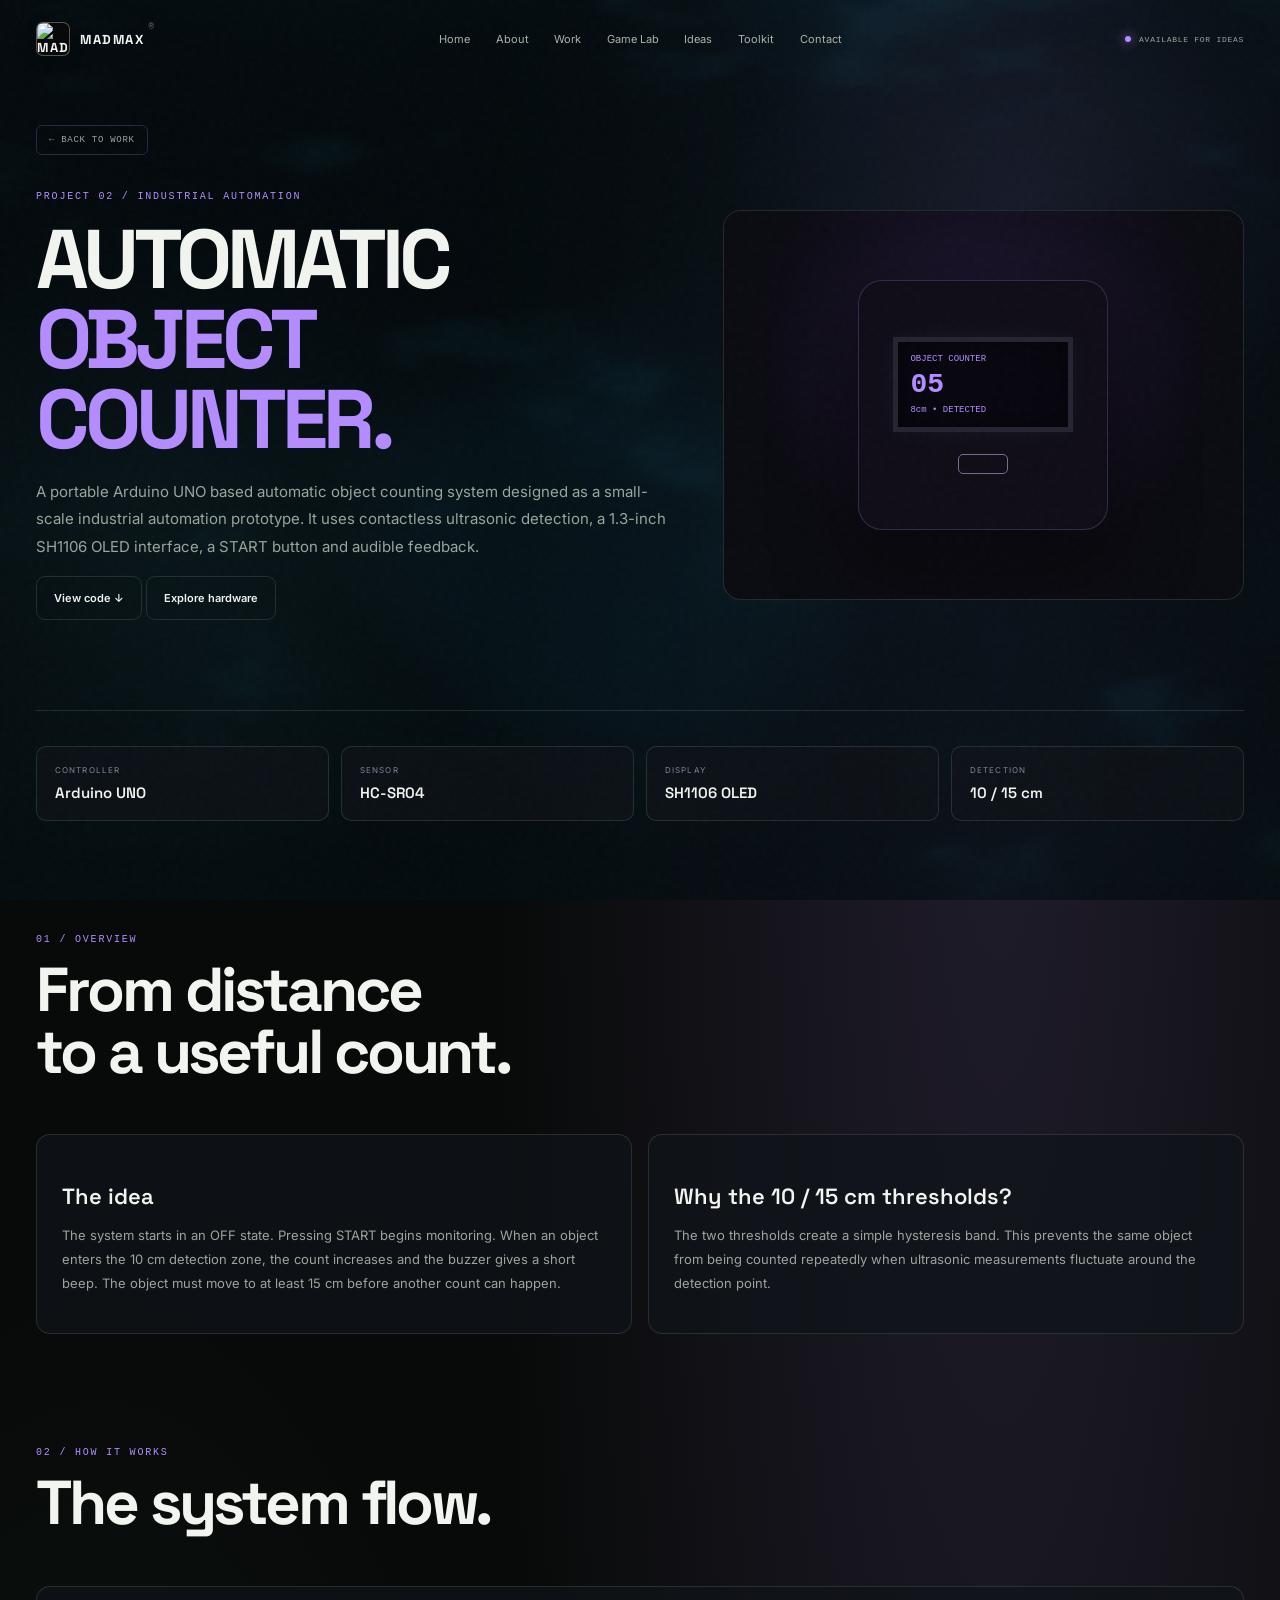
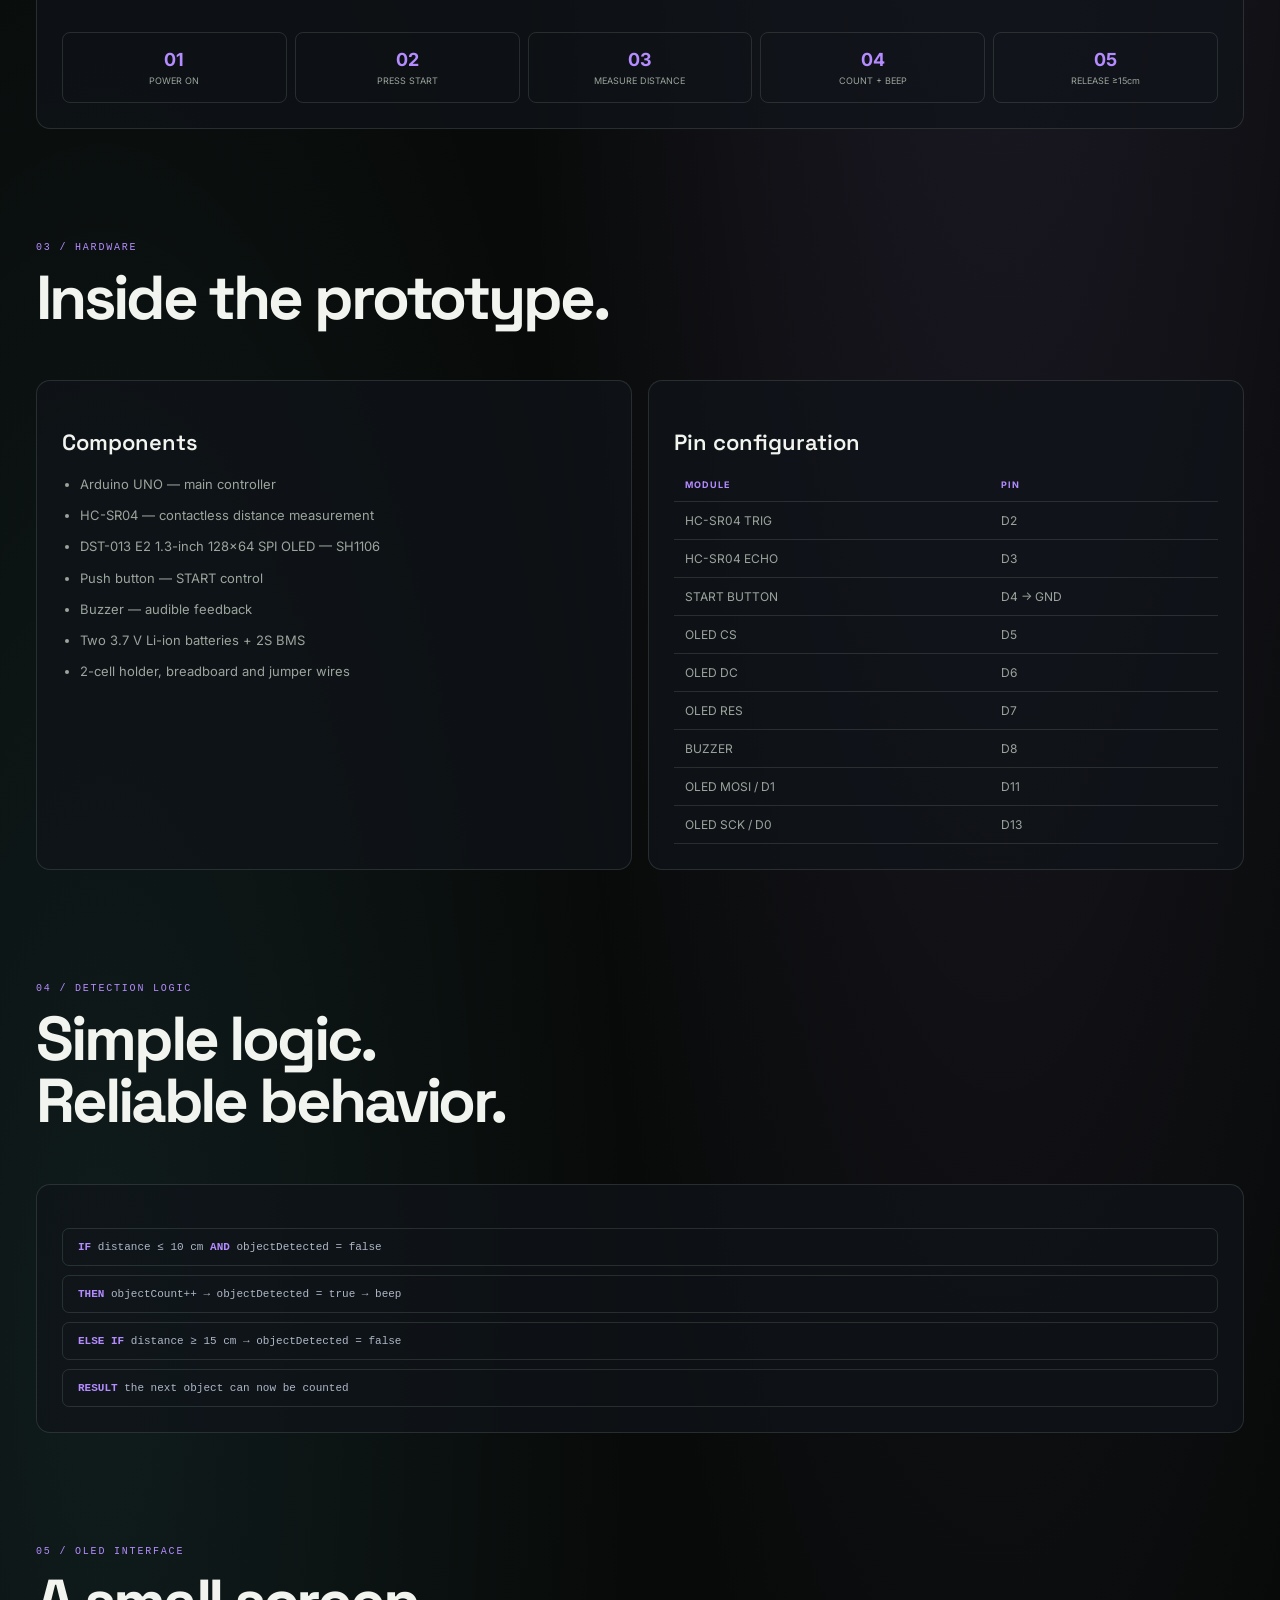
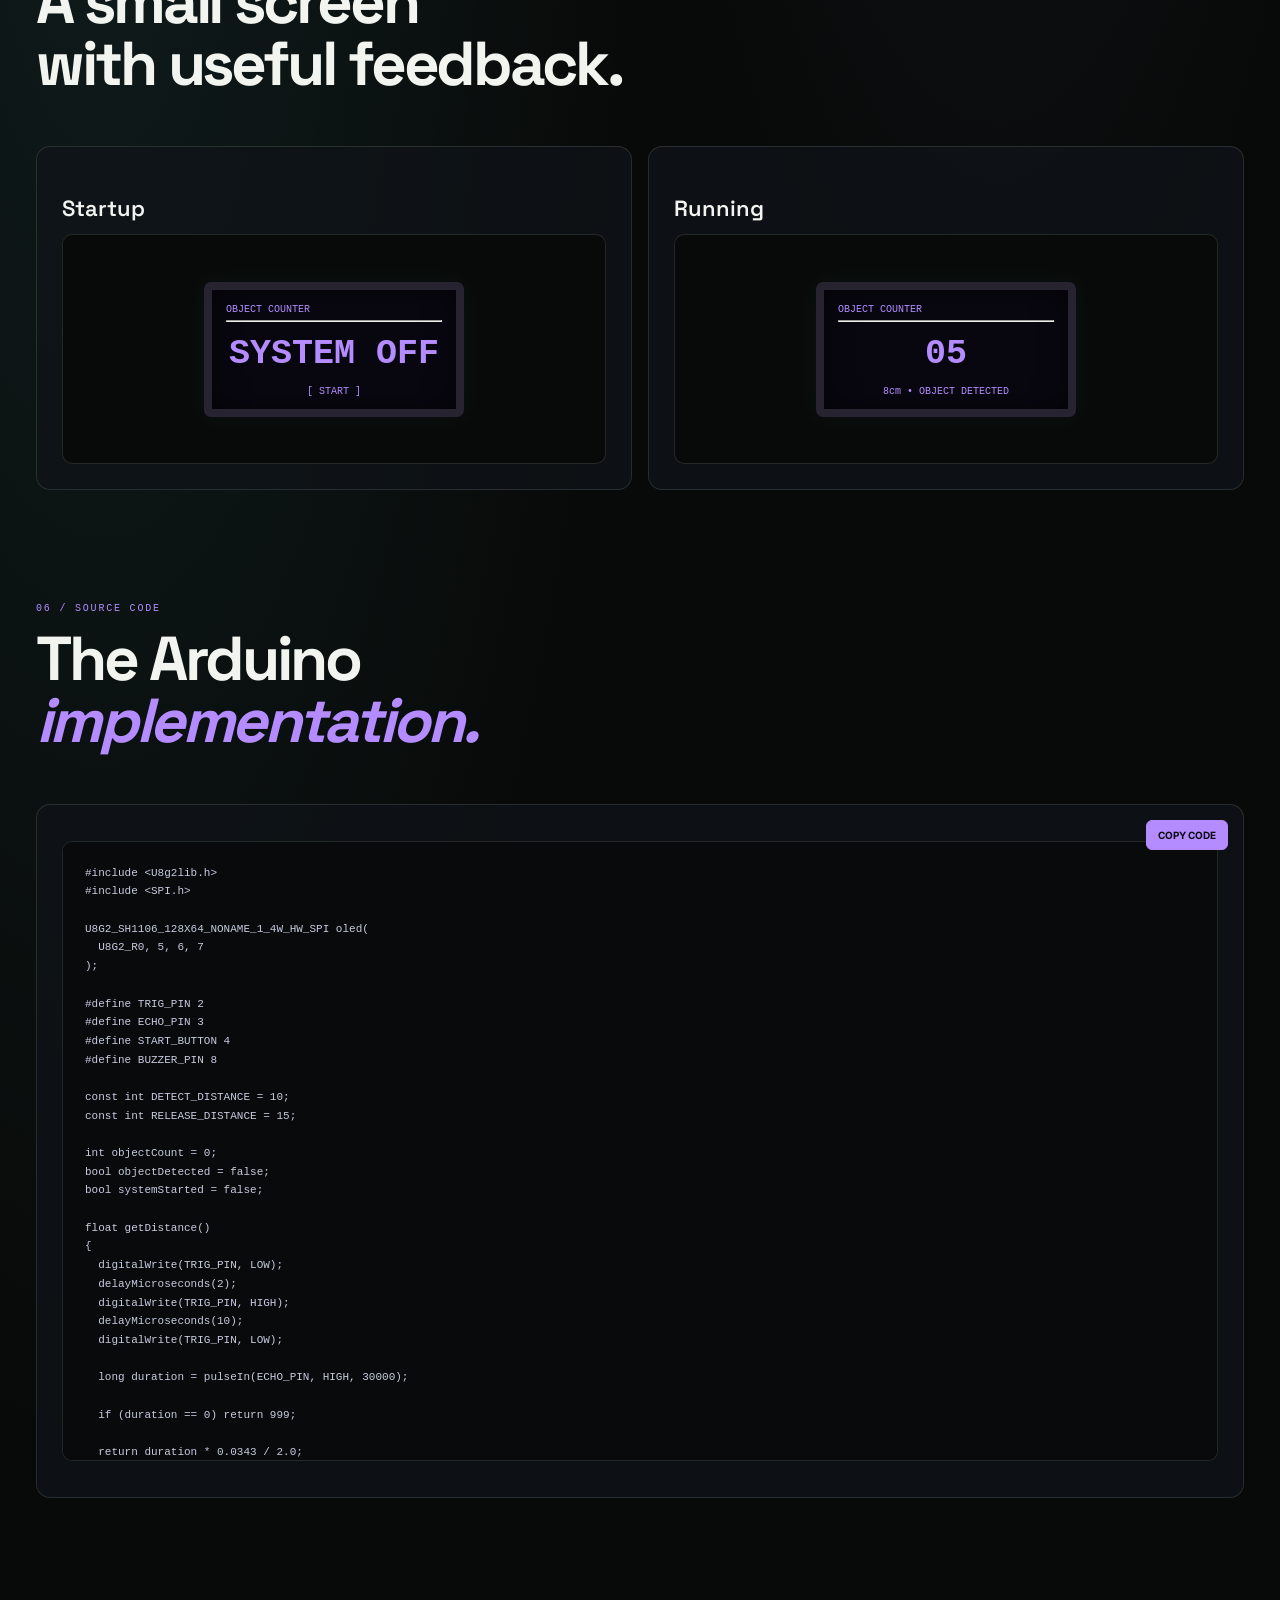
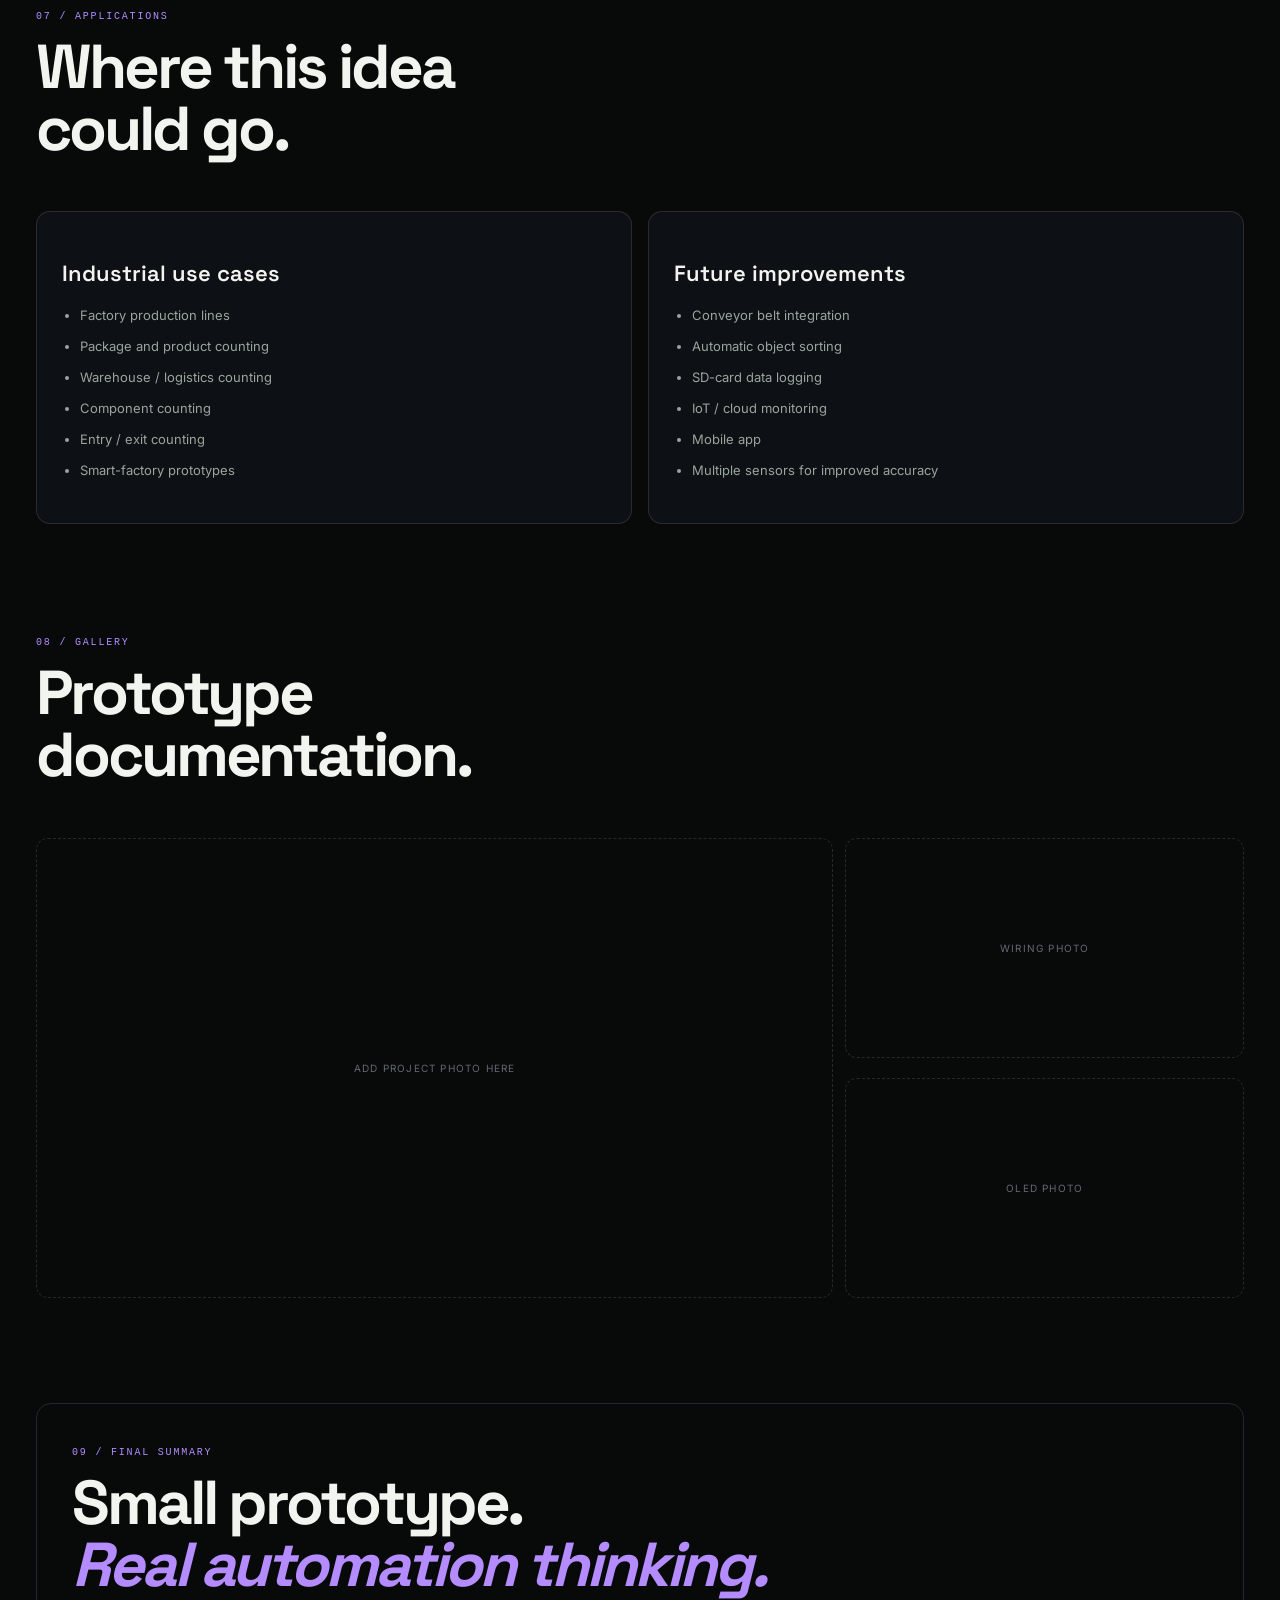
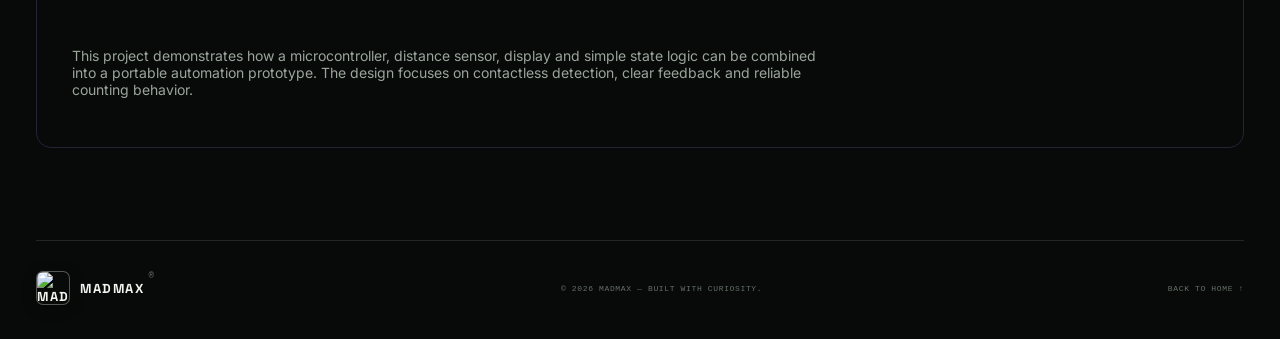
==== commit d04a49f8: "Add files via upload" ====
--- a/automatic-object-counter.html
+++ b/automatic-object-counter.html
@@ -12,11 +12,11 @@
 
 <meta
 name="description"
-content="Automatic Object Counting System — Yadunand project case study"
+content="Automatic Object Counting System — MADMAX project case study"
 >
 
 <title>
-Automatic Object Counter — Yadunand
+Automatic Object Counter — MADMAX
 </title>
 
 <link
@@ -441,10 +441,25 @@
 
 
 <link rel="stylesheet" href="project-theme.css?v=unified-ui-1">
+  <link rel="icon" type="image/png" href="assets/favicon.png">
+  <meta name="theme-color" content="#080a09">
+
+  <style id="mad-maxx-logo-integration">
+    .logo-mark-img { width:34px; height:34px; display:block; flex:0 0 34px; object-fit:cover; object-position:center; border:1px solid rgba(230,226,216,.35); border-radius:7px; background:#080a09; box-shadow:0 3px 14px rgba(0,0,0,.3); }
+    .logo { gap:10px; }
+    @media (max-width:520px) { .logo-mark-img { width:30px; height:30px; flex-basis:30px; } }
+  </style>
+
+<style>
+          body.project-detail { isolation: isolate; }
+          body.project-detail > .water-background { z-index: -1; }
+        </style>
 </head>
 
 
 <body class="project-detail automatic-object-counter">
+  <iframe class="water-background" src="water-background.html" title="" aria-hidden="true" tabindex="-1"></iframe>
+
 
 <div class="noise" aria-hidden="true"></div>
 <div class="scroll-progress" aria-hidden="true"><i></i></div>
@@ -452,7 +467,7 @@
 
 <header class="site-header">
   <nav class="nav container">
-    <a class="logo" href="index.html#home" aria-label="Yadunand home"><span class="logo-mark">Y</span><span>YADUNAND</span><small>®</small></a>
+    <a class="logo" href="index.html#home" aria-label="MADMAX home"><img class="logo-mark-img" src="assets/mad-maxx-mark.jpg" alt="MADMAX logo"><span>MADMAX</span><small>®</small></a>
     <div class="links" id="navLinks">
       <a href="index.html#home">Home</a>
       <a href="index.html#about">About</a>
@@ -1209,8 +1224,8 @@
 
 
 <footer class="site-footer container">
-  <a class="logo" href="index.html#home" aria-label="Yadunand home"><span class="logo-mark">Y</span><span>YADUNAND</span><small>®</small></a>
-  <span>© 2026 YADUNAND — BUILT WITH CURIOSITY.</span>
+  <a class="logo" href="index.html#home" aria-label="MADMAX home"><img class="logo-mark-img" src="assets/mad-maxx-mark.jpg" alt="MADMAX logo"><span>MADMAX</span><small>®</small></a>
+  <span>© 2026 MADMAX — BUILT WITH CURIOSITY.</span>
   <a href="index.html#home" class="back-top">BACK TO HOME ↑</a>
 </footer>
 
@@ -1239,5 +1254,34 @@
 
 
 <script src="script.js?v=unified-ui-1"></script>
+<script id="water-pointer-relay">
+(() => {
+  const frame = document.querySelector('iframe.water-background');
+  if (!frame) return;
+  let lastX = null, lastY = null, lastT = 0, down = false;
+  const send = (e, isDown = down) => {
+    const w = window.innerWidth || 1, h = window.innerHeight || 1;
+    const now = performance.now();
+    const x = e.clientX / w, y = e.clientY / h;
+    const dt = Math.max(8, now - (lastT || now));
+    const vx = lastX == null ? 0 : (x - lastX) / dt * 16.7;
+    const vy = lastY == null ? 0 : (y - lastY) / dt * 16.7;
+    frame.contentWindow?.postMessage({
+      type: 'water-pointer', x, y, vx, vy,
+      moving: lastX != null && Math.hypot(x - lastX, y - lastY) > 0.0008,
+      active: true, down: isDown
+    }, '*');
+    lastX = x; lastY = y; lastT = now;
+  };
+  window.addEventListener('pointermove', e => send(e), { passive: true });
+  window.addEventListener('pointerdown', e => { down = true; send(e, true); }, { passive: true });
+  window.addEventListener('pointerup', e => { down = false; send(e, false); }, { passive: true });
+  window.addEventListener('pointerleave', () => {
+    frame.contentWindow?.postMessage({ type: 'water-pointer', x: lastX ?? .5, y: lastY ?? .5, active: false, moving: false }, '*');
+    lastX = lastY = null; lastT = 0;
+  });
+})();
+</script>
+
 </body>
 </html>
--- a/style.css
+++ b/style.css
@@ -1,4 +1,4 @@
-/* YADUNAND — 3D portfolio system */
+/* MADMAX — 3D portfolio system */
 :root{--bg:#080a09;--bg2:#0d100e;--panel:#101411;--panel2:#151020;--cyan:#66e8ff;--violet:#b48cff;--text:#f1f4ef;--muted:#9ba59c;--soft:#657067;--line:rgba(225,255,224,.12);--green:#b48cff;--green2:#66e8ff;--mono:"DM Mono",monospace;--display:"Space Grotesk",sans-serif;--body:"Inter",sans-serif;--ease:cubic-bezier(.2,.75,.25,1)}
 *{box-sizing:border-box}html{scroll-behavior:smooth;scroll-padding-top:90px}body{margin:0;background:radial-gradient(ellipse at 75% 10%,#24133b 0%,transparent 36%),radial-gradient(ellipse at 5% 42%,#09232b 0%,transparent 32%),var(--bg);color:var(--text);font-family:var(--body);overflow-x:hidden}body.loading{overflow:hidden}a{color:inherit;text-decoration:none}button{font:inherit}::selection{background:var(--green);color:#091006}.container{width:min(1240px,calc(100% - 72px));margin-inline:auto}.noise{position:fixed;inset:0;z-index:20;pointer-events:none;opacity:.035;background-image:url("data:image/svg+xml,%3Csvg viewBox='0 0 180 180' xmlns='http://www.w3.org/2000/svg'%3E%3Cfilter id='n'%3E%3CfeTurbulence type='fractalNoise' baseFrequency='.85' numOctaves='3' stitchTiles='stitch'/%3E%3C/filter%3E%3Crect width='100%25' height='100%25' filter='url(%23n)' opacity='.6'/%3E%3C/svg%3E")}.page-loader{position:fixed;inset:0;z-index:1000;background:#080a09;display:flex;flex-direction:column;align-items:center;justify-content:center;gap:18px;transition:opacity .65s var(--ease),visibility .65s}.page-loader.done{opacity:0;visibility:hidden}.loader-mark{font:700 54px var(--display);letter-spacing:-.08em}.loader-mark span,.profile-name span,.contact-side b span{color:var(--green)}.loader-line{width:150px;height:2px;background:#242a23;overflow:hidden}.loader-line i{display:block;width:40%;height:100%;background:var(--green);animation:loader 1.1s ease-in-out infinite}.page-loader small{font:9px var(--mono);letter-spacing:.18em;color:var(--soft)}@keyframes loader{from{transform:translateX(-110%)}to{transform:translateX(360%)}}.scroll-progress{position:fixed;top:0;left:0;width:100%;height:2px;z-index:100;background:transparent}.scroll-progress i{display:block;width:0;height:100%;background:var(--green);box-shadow:0 0 12px #b48cff80}.cursor-glow{position:fixed;z-index:0;width:360px;height:360px;left:-200px;top:-200px;border-radius:50%;pointer-events:none;background:radial-gradient(circle,#b48cff0b,transparent 68%);transform:translate(-50%,-50%)}.site-header{position:fixed;z-index:100;top:0;left:0;width:100%;border-bottom:1px solid transparent;transition:background .3s,border-color .3s,backdrop-filter .3s}.site-header.scrolled{background:#080a09d9;backdrop-filter:blur(18px);border-color:var(--line)}.nav{height:78px;display:flex;align-items:center;justify-content:space-between}.logo{display:flex;align-items:center;gap:10px;font:700 13px var(--display);letter-spacing:.12em}.logo small{align-self:flex-start;font:9px var(--mono);color:var(--soft);margin-left:-6px}.logo-mark{width:29px;height:29px;display:grid;place-items:center;border:1px solid #b48cff66;border-radius:8px;color:var(--green);font:700 17px var(--display);letter-spacing:0;box-shadow:inset 0 0 18px #b48cff0b}.links{display:flex;gap:29px}.links a{position:relative;font-size:11px;color:#aab2aa;transition:color .25s}.links a:after{content:"";position:absolute;bottom:-9px;left:0;width:0;height:1px;background:var(--green);transition:width .3s var(--ease)}.links a:hover,.links a.active{color:var(--text)}.links a:hover:after,.links a.active:after{width:100%}.nav-actions{display:flex;align-items:center;gap:20px}.live-status{font:8px var(--mono);letter-spacing:.09em;color:var(--muted);display:flex;align-items:center;gap:8px}.live-status i,.pulse-dot,.card-status i{width:6px;height:6px;border-radius:50%;background:var(--green);box-shadow:0 0 12px #b48cff;display:inline-block}.menu-toggle{display:none;width:38px;height:38px;background:transparent;border:1px solid var(--line);border-radius:8px;align-items:center;justify-content:center;flex-direction:column;gap:5px}.menu-toggle span{width:15px;height:1px;background:var(--text);transition:transform .25s}.hero{min-height:760px;min-height:min(900px,100svh);padding-top:130px;padding-bottom:75px;display:grid;grid-template-columns:1fr .92fr;align-items:center;gap:30px;position:relative}.hero-copy{position:relative;z-index:2;padding-bottom:12px}.eyebrow,.section-index{font:500 10px var(--mono);letter-spacing:.16em;color:var(--green)}.eyebrow{display:flex;align-items:center;gap:11px;margin-bottom:28px}.eyebrow-line{display:inline-block;width:25px;height:1px;background:var(--green)}.eyebrow-year{color:var(--soft)}.hero-title{font:700 clamp(64px,8.2vw,116px)/.86 var(--display);letter-spacing:-.085em;margin:0 0 32px;display:flex;flex-direction:column}.hero-title>span{display:block}.accent-text{color:var(--green)}.period{color:#eaf4e7}.hero-intro{max-width:490px;font-size:16px;line-height:1.85;color:var(--muted);margin:0}.hero-intro strong{color:var(--text);font-weight:600}.hero-actions{display:flex;gap:12px;margin-top:30px;flex-wrap:wrap}.button{display:inline-flex;align-items:center;gap:28px;padding:14px 17px;border:1px solid var(--line);border-radius:6px;font-size:11px;font-weight:600;transition:transform .25s var(--ease),background .25s,border-color .25s,color .25s;will-change:transform}.button span{font-size:15px}.button-primary{background:var(--green);color:#0b1007;border-color:var(--green)}.button-primary:hover{background:#c8ff73;box-shadow:0 8px 34px #b48cff24}.button-ghost{background:#ffffff03}.button-ghost:hover{border-color:#b48cff77;background:#b48cff09}.hero-foot{display:flex;align-items:center;gap:10px;margin-top:55px;font:8px var(--mono);letter-spacing:.13em;color:var(--soft)}.hero-foot-line{width:55px;height:1px;background:var(--line);margin-left:8px}.hero-visual{height:520px;min-width:0;position:relative;display:flex;flex-direction:column;justify-content:space-between}.visual-topline,.visual-bottomline{display:flex;justify-content:space-between;gap:12px;color:var(--soft);font:8px var(--mono);letter-spacing:.1em}.visual-bottomline{padding-top:10px;border-top:1px solid var(--line)}.scroll-hint{color:var(--green)}.orb-stage{position:relative;flex:1;min-height:0;overflow:visible;isolation:isolate}.orb-stage:before{content:"";position:absolute;inset:10% -10% 0;background:linear-gradient(transparent 96%,#b48cff0a 97%),linear-gradient(90deg,transparent 96%,#b48cff0a 97%);background-size:100% 40px,40px 100%;mask-image:linear-gradient(transparent,black 22%,black 75%,transparent);transform:perspective(500px) rotateX(62deg) translateY(25%);opacity:.55}.orb-stage:after{content:"";position:absolute;inset:15%;border:1px solid #b48cff10;border-radius:50%;transform:scaleY(.32) rotate(-28deg);pointer-events:none}#heroCanvas{position:absolute;inset:0;width:100%;height:100%;z-index:2;display:block;outline:none}.orb-fallback{position:absolute;left:50%;top:48%;width:min(72%,340px);aspect-ratio:1;transform:translate(-50%,-50%);z-index:1}.orb-core{position:absolute;inset:24%;border-radius:50%;display:grid;place-items:center;background:radial-gradient(circle at 32% 25%,#26331d,#10180e 65%,#080a09);color:var(--green);font:700 clamp(60px,8vw,95px) var(--display);box-shadow:inset -22px -24px 40px #0009,0 0 65px #b48cff12}.orb-ring{position:absolute;inset:7%;border:1px solid #b48cff55;border-radius:50%;animation:orbit 15s linear infinite}.ring-a{transform:rotateX(65deg) rotateZ(0)}.ring-b{inset:0;border-color:#58dce52b;transform:rotateY(67deg) rotateZ(30deg);animation-duration:19s;animation-direction:reverse}.ring-c{inset:15%;border-style:dashed;border-color:#b48cff2b;transform:rotateX(68deg) rotateZ(60deg);animation-duration:24s}@keyframes orbit{to{rotate:360deg}}.orb-crosshair{position:absolute;width:8px;height:8px;border:1px solid var(--green);border-radius:50%;z-index:3;box-shadow:0 0 14px #b48cff77}.crosshair-one{left:18%;top:25%}.crosshair-two{right:13%;bottom:25%;border-color:#61dce8}.orbit-label{position:absolute;z-index:4;padding:11px 13px;border:1px solid var(--line);background:#0b0e0bd9;backdrop-filter:blur(12px);border-radius:6px;display:flex;gap:10px;align-items:center;box-shadow:0 15px 40px #0002;animation:float 5s ease-in-out infinite}.orbit-label small{font:8px var(--mono);letter-spacing:.08em;color:var(--soft)}.orbit-label b{font:9px var(--mono);letter-spacing:.06em;color:var(--green)}.orbit-label b i{display:inline-block;width:5px;height:5px;border-radius:50%;background:var(--green);margin-right:5px}.label-status{right:0;top:16%}.label-mode{right:1%;bottom:17%;animation-delay:-2s}.label-coordinate{left:1%;top:36%;animation-delay:-3s}.label-mode b{color:var(--text)}.label-mode b span{color:var(--green);margin-left:5px}@keyframes float{0%,100%{translate:0 0}50%{translate:0 -8px}}.hero-index{position:absolute;right:0;bottom:25px;font:9px var(--mono);color:#333a33;letter-spacing:.1em}.ticker{overflow:hidden;border-block:1px solid var(--line);padding:18px 0;background:#ffffff02}.ticker-track{display:flex;width:max-content;animation:ticker 34s linear infinite}.ticker-track span{font:10px var(--mono);letter-spacing:.16em;color:#b5beb4;white-space:nowrap;padding-right:38px}.ticker-track b{color:var(--green);padding:0 22px}@keyframes ticker{to{transform:translateX(-50%)}}.section{padding-top:130px;padding-bottom:130px}.section-heading{display:flex;justify-content:space-between;align-items:end;gap:35px;margin-bottom:58px}.section-heading h2{font:600 clamp(42px,6vw,76px)/.98 var(--display);letter-spacing:-.07em;margin:17px 0 0}.section-heading h2 em{font-style:normal;color:var(--green)}.heading-note{max-width:310px;color:var(--muted);font-size:12px;line-height:1.9;margin:0 0 4px}.about-grid{display:grid;grid-template-columns:1.1fr .9fr;gap:100px;align-items:center}.about-copy{max-width:610px}.about-copy p{color:var(--muted);font-size:13px;line-height:1.95;margin:0 0 18px}.about-copy p.lead{font-size:18px;line-height:1.75;color:#e4eae2;margin-bottom:24px}.about-copy strong{color:var(--text)}.facts{display:flex;gap:50px;margin-top:42px}.facts div{display:flex;flex-direction:column;gap:7px}.facts b{font:500 25px var(--display);color:var(--green)}.facts span{font:8px var(--mono);letter-spacing:.12em;color:var(--soft)}.profile-card{position:relative;overflow:hidden;min-height:390px;padding:25px;border:1px solid #b48cff2b;border-radius:12px;background:radial-gradient(circle at 80% 15%,#b48cff10,transparent 35%),linear-gradient(140deg,#141a14,#0d100e 70%);transform-style:preserve-3d;box-shadow:0 25px 90px #0002}.profile-card-top{display:flex;justify-content:space-between;font:8px var(--mono);letter-spacing:.1em;color:var(--soft)}.card-status{display:flex;align-items:center;gap:7px;color:var(--green)}.card-status i{width:5px;height:5px}.profile-avatar{position:relative;width:100px;height:100px;margin:48px 0 24px;border:1px solid var(--green);border-radius:50%;display:grid;place-items:center;color:var(--green);font:600 43px var(--display);background:radial-gradient(circle,#b48cff14,transparent 70%)}.avatar-orbit{position:absolute;inset:-12px;border:1px solid #b48cff3b;border-radius:50%;transform:rotateX(65deg);animation:orbit 12s linear infinite}.profile-name{font:700 31px var(--display);letter-spacing:-.04em}.profile-role{font:8px var(--mono);letter-spacing:.1em;color:var(--muted);margin-top:8px}.profile-divider{height:1px;background:var(--line);margin:25px 0 20px}.profile-card-bottom{display:flex;justify-content:space-between;align-items:end}.profile-card-bottom p{font-size:12px;line-height:1.65;color:#c7cec5;margin:0}.profile-sig{font:9px var(--mono);color:var(--soft)}.card-watermark{position:absolute;right:-8px;bottom:-65px;font:700 220px/.8 var(--display);color:#ffffff03;pointer-events:none}.work-section{background:linear-gradient(180deg,transparent,#0d100e 16%,#0d100e 88%,transparent)}.work-grid{display:grid;grid-template-columns:repeat(2,minmax(0,1fr));gap:20px}.project-card{overflow:hidden;border:1px solid var(--line);border-radius:11px;background:#0b0e0c;transition:border-color .4s,box-shadow .4s;transform-style:preserve-3d;will-change:transform}.project-card:hover{border-color:#b48cff59;box-shadow:0 24px 80px #0003}.project-visual{height:300px;position:relative;overflow:hidden;background:#101510}.project-index{position:absolute;z-index:4;top:18px;left:19px;font:8px var(--mono);letter-spacing:.13em;color:#818b80}.visual-caption{position:absolute;bottom:17px;left:19px;right:19px;z-index:4;font:8px var(--mono);letter-spacing:.1em;color:#718071;border-top:1px solid #ffffff12;padding-top:10px}.mind-visual{background:radial-gradient(ellipse at 50% 50%,#1b2b12,#0b0e0c 66%)}.mini-device{position:absolute;z-index:2;top:50%;left:50%;width:235px;padding:15px;border-radius:15px;background:linear-gradient(145deg,#1a2119,#080a08);border:1px solid #b48cff4d;box-shadow:0 25px 65px #0009;transform:translate(-50%,-48%) rotate(-7deg);transition:transform .6s var(--ease)}.project-card:hover .mini-device{transform:translate(-50%,-53%) rotate(-2deg)}.mini-screen{border:5px solid #283026;background:#060b06;color:var(--green);padding:13px 10px;text-align:center;font:8px var(--mono);box-shadow:inset 0 0 25px #000}.mini-screen>span,.mini-screen small{display:block;letter-spacing:.12em}.mini-screen>b{display:block;font:600 25px var(--display);margin:7px}.mini-screen em{font-style:normal;color:#fff}.mini-leds,.mini-buttons{display:flex;justify-content:center;gap:12px}.mini-leds{margin:10px}.mini-leds i,.mini-buttons i{width:11px;height:11px;border-radius:50%;background:#253020;border:1px solid #50604b}.mini-leds i:nth-child(2){background:var(--green);box-shadow:0 0 13px var(--green)}.mini-buttons{margin-top:14px}.mini-buttons i{width:15px;height:15px}.visual-orbit{position:absolute;left:50%;top:50%;width:350px;height:180px;border:1px solid #b48cff28;border-radius:50%;transform:translate(-50%,-50%) rotate(-22deg);animation:orbit 24s linear infinite}.media-visual{background:radial-gradient(ellipse at 55% 48%,#17221a,#0b0e0c 70%)}.terminal-card{position:absolute;left:50%;top:51%;width:min(76%,360px);padding:17px 19px;border:1px solid #a7c5a22e;border-radius:8px;background:#0a0d0bf0;box-shadow:0 25px 60px #0008;transform:translate(-50%,-50%) rotate(2deg);transition:transform .5s var(--ease)}.project-card:hover .terminal-card{transform:translate(-50%,-53%) rotate(0)}.terminal-top{display:flex;align-items:center;gap:5px;border-bottom:1px solid var(--line);padding-bottom:12px;margin-bottom:22px}.terminal-top i{width:5px;height:5px;border-radius:50%;background:#52624f}.terminal-top i:first-child{background:var(--green)}.terminal-top span{margin-left:auto;font:8px var(--mono);color:var(--soft)}.terminal-card p{font:10px var(--mono);color:#b9c5b5}.terminal-card p b{color:var(--green)}.terminal-cursor{color:var(--green);animation:blink .8s steps(2) infinite}@keyframes blink{50%{opacity:0}}.terminal-progress{height:3px;background:#263025;margin:22px 0 16px}.terminal-progress i{display:block;width:78%;height:100%;background:var(--green);box-shadow:0 0 12px #b48cff55}.terminal-ready{display:flex;justify-content:space-between;font:8px var(--mono)}.terminal-ready span{color:var(--soft)}.terminal-ready b{color:var(--green);font-weight:400}.counter-visual{background:radial-gradient(ellipse at 50% 50%,#102023,#0b0e0c 68%)}.radar-display{position:absolute;left:50%;top:49%;width:245px;height:190px;transform:translate(-50%,-50%);border:1px solid #4fd6e22c;border-radius:8px;background:#061113;overflow:hidden}.radar-rings{position:absolute;width:190px;height:190px;left:10px;top:-2px;border-radius:50%;background:repeating-radial-gradient(circle,transparent 0 22px,#56dce222 23px 24px);border:1px solid #56dce222}.radar-sweep{position:absolute;left:105px;top:0;width:1px;height:96px;background:linear-gradient(#5be6ee,transparent);transform-origin:bottom;animation:sweep 4s linear infinite}@keyframes sweep{to{transform:rotate(360deg)}}.radar-point{position:absolute;width:5px;height:5px;background:#b48cff;border-radius:50%;box-shadow:0 0 12px #b48cff}.point-a{left:110px;top:47px}.point-b{left:60px;top:108px;background:#59e0ed;box-shadow:0 0 12px #59e0ed}.counter-readout{position:absolute;right:8px;top:25px;bottom:15px;width:90px;padding:10px 7px;background:#0b1515ed;border-left:1px solid #56dce225;display:flex;flex-direction:column;justify-content:center;gap:8px}.counter-readout small,.counter-readout span{font:7px var(--mono);color:#68a2a5}.counter-readout b{font:600 35px var(--display);color:#b48cff}.oled-visual{background:radial-gradient(ellipse at 50% 50%,#20261d,#0b0e0c 70%)}.oled-device{position:absolute;left:50%;top:50%;width:290px;padding:17px;border:1px solid #596453;border-radius:13px;background:linear-gradient(140deg,#202820,#0b0d0b);box-shadow:0 28px 60px #0009;transform:translate(-50%,-50%) rotate(-3deg);transition:transform .5s var(--ease)}.project-card:hover .oled-device{transform:translate(-50%,-53%) rotate(0)}.oled-glass{padding:15px;background:#050b05;border:5px solid #283027;color:var(--green);font:8px var(--mono);box-shadow:inset 0 0 25px #000}.oled-glass small,.oled-glass>span{display:block;letter-spacing:.08em}.oled-glass>b{display:block;font:600 38px var(--display);margin:12px 0}.oled-glass>b span{font-size:18px}.oled-wave{height:22px;display:flex;align-items:end;gap:4px;margin-bottom:10px}.oled-wave i{flex:1;height:25%;background:var(--green);opacity:.65;animation:wave .7s ease-in-out infinite alternate}.oled-wave i:nth-child(3n){height:85%;animation-delay:-.4s}.oled-wave i:nth-child(2n){height:50%;animation-delay:-.2s}@keyframes wave{to{height:95%}}.project-content{padding:24px 25px 27px}.project-meta{display:flex;justify-content:space-between;gap:10px;color:var(--soft);font:8px var(--mono);letter-spacing:.1em}.project-meta span:last-child{color:#3f4a3f}.project-content h3{font:600 27px var(--display);letter-spacing:-.04em;margin:20px 0 9px}.project-content p{max-width:470px;min-height:46px;color:var(--muted);font-size:12px;line-height:1.8;margin:0 0 22px}.project-link,.text-link{display:inline-flex;align-items:center;gap:18px;padding:0;border:0;background:none;color:var(--text);font:600 11px var(--body);cursor:pointer;transition:color .25s}.project-link span,.text-link span{color:var(--green);font-size:16px;transition:transform .25s}.project-link:hover,.text-link:hover{color:var(--green)}.project-link:hover span,.text-link:hover span{transform:translate(3px,-3px)}.game-section{padding-top:40px}.game-feature{display:grid;grid-template-columns:1fr 1fr;min-height:460px;border:1px solid var(--line);border-radius:12px;overflow:hidden;background:#0d110e}.game-art{position:relative;min-height:420px;display:grid;place-items:center;overflow:hidden;background:radial-gradient(circle at 50% 48%,#25361b,#0c100c 63%)}.game-art-grid{position:absolute;inset:-20%;background:linear-gradient(#b48cff0b 1px,transparent 1px),linear-gradient(90deg,#b48cff0b 1px,transparent 1px);background-size:32px 32px;transform:perspective(500px) rotateX(55deg) rotateZ(-18deg) scale(1.3);mask-image:radial-gradient(ellipse,black,transparent 70%)}.game-console{position:relative;z-index:2;width:270px;padding:17px;border:1px solid #b48cff55;border-radius:17px;background:linear-gradient(145deg,#1b2418,#080b08);box-shadow:0 35px 80px #0009;transform:rotate(-6deg);transition:transform .6s var(--ease)}.game-feature:hover .game-console{transform:rotate(-1deg) translateY(-7px)}.console-top{display:flex;justify-content:space-between;align-items:center;font:8px var(--mono);letter-spacing:.1em;color:#788474;margin-bottom:13px}.console-top i{width:6px;height:6px;border-radius:50%;background:var(--green);box-shadow:0 0 12px var(--green)}.console-screen{padding:16px 12px;background:#050a05;border:5px solid #293127;color:var(--green);box-shadow:inset 0 0 24px #000;text-align:center}.console-screen small,.console-level{display:block;font:8px var(--mono);letter-spacing:.13em}.console-screen strong{display:block;font:700 32px var(--display);letter-spacing:-.06em;margin:9px 0}.console-screen strong span{color:white}.console-leds{display:flex;justify-content:center;gap:13px;margin:12px}.console-leds i{width:12px;height:12px;border:1px solid #53614b;border-radius:50%;background:#1e2a1a}.console-leds i:nth-child(1){background:#b48cff;box-shadow:0 0 13px #b48cff}.console-level{color:#5f7158}.console-pad{display:flex;justify-content:center;gap:13px;margin-top:17px}.console-pad i{width:20px;height:20px;border:2px solid #465040;border-radius:50%;background:#141a12;box-shadow:inset 0 2px 4px #000}.game-art-stamp{position:absolute;bottom:22px;right:23px;font:8px var(--mono);letter-spacing:.15em;color:#68775f}.game-copy{padding:55px;display:flex;flex-direction:column;justify-content:center}.game-copy h3{font:600 clamp(40px,5vw,63px)/.98 var(--display);letter-spacing:-.07em;margin:18px 0}.game-copy h3:after{content:"";display:block;width:45px;height:3px;background:var(--green);margin-top:21px}.game-copy p{max-width:470px;color:var(--muted);font-size:12px;line-height:1.9}.game-actions{display:flex;align-items:center;gap:24px;flex-wrap:wrap;margin-top:17px}.game-stats{display:flex;gap:32px;margin-top:37px;padding-top:22px;border-top:1px solid var(--line)}.game-stats div{display:flex;flex-direction:column;gap:6px}.game-stats b{font:500 19px var(--display);color:var(--green)}.game-stats span{font:7px var(--mono);letter-spacing:.1em;color:var(--soft)}.ideas-section{padding-top:120px}.idea-list{border-top:1px solid var(--line)}.idea-row{display:grid;grid-template-columns:55px 155px 1fr 35px;align-items:start;gap:18px;padding:26px 0;border-bottom:1px solid var(--line);transition:padding .3s var(--ease)}.idea-row:hover{padding-left:10px;padding-right:10px}.idea-number,.idea-type{font:9px var(--mono);color:var(--soft);padding-top:8px}.idea-type{color:var(--green);letter-spacing:.08em}.idea-main h3{font:600 23px var(--display);margin:0 0 7px;letter-spacing:-.03em}.idea-main p{max-width:570px;font-size:12px;line-height:1.8;color:var(--muted);margin:0}.idea-arrow{justify-self:end;color:var(--green);font-size:20px;transition:transform .3s}.idea-row:hover .idea-arrow{transform:translate(4px,-4px)}.stack-section{background:#0d100e;border-block:1px solid #ffffff05}.stack-grid{display:grid;grid-template-columns:repeat(3,1fr);border-left:1px solid var(--line);border-top:1px solid var(--line)}.stack-grid>div{position:relative;min-height:125px;padding:22px;border-right:1px solid var(--line);border-bottom:1px solid var(--line);display:flex;flex-direction:column;justify-content:center;gap:10px;transition:background .3s}.stack-grid>div:hover{background:#b48cff08}.stack-grid>div>span{position:absolute;top:17px;right:18px;font:8px var(--mono);color:#4b5549}.stack-grid b{font:600 18px var(--display)}.stack-grid small{font:8px var(--mono);letter-spacing:.1em;color:var(--soft)}.contact-section{padding-top:125px;padding-bottom:120px}.contact-panel{position:relative;display:grid;grid-template-columns:1.25fr .75fr;overflow:hidden;border:1px solid #b48cff30;border-radius:12px;background:radial-gradient(circle at 5% 100%,#b48cff0b,transparent 45%),#0d100e}.contact-content{position:relative;z-index:2;padding:55px}.contact-content h2{font:600 clamp(42px,6vw,72px)/.98 var(--display);letter-spacing:-.07em;margin:20px 0}.contact-content h2 em{font-style:normal;color:var(--green)}.contact-content p{max-width:390px;color:var(--muted);font-size:12px;line-height:1.9;margin-bottom:25px}.contact-orb{position:absolute;width:270px;height:270px;left:-100px;bottom:-160px;border:1px solid #b48cff28;border-radius:50%;box-shadow:0 0 0 25px #b48cff05,0 0 0 55px #b48cff04;animation:orbit 30s linear infinite}.contact-side{position:relative;z-index:2;border-left:1px solid var(--line);padding:55px 38px;display:flex;flex-direction:column;justify-content:center}.contact-side>span{font:8px var(--mono);letter-spacing:.13em;color:var(--soft)}.contact-side>b{font:700 29px var(--display);margin-top:12px}.contact-side>small{font:8px var(--mono);letter-spacing:.08em;color:var(--muted);margin-top:8px}.contact-socials{display:flex;gap:17px;flex-wrap:wrap;margin-top:40px;padding-top:20px;border-top:1px solid var(--line)}.contact-socials a{font-size:10px;color:var(--muted);transition:color .2s}.contact-socials a:hover{color:var(--green)}.site-footer{min-height:95px;border-top:1px solid var(--line);display:flex;align-items:center;justify-content:space-between;gap:20px}.site-footer>span,.back-top{font:8px var(--mono);letter-spacing:.08em;color:var(--soft)}.back-top{transition:color .2s}.back-top:hover{color:var(--green)}.modal{position:fixed;inset:0;z-index:300;display:none;align-items:center;justify-content:center;padding:25px}.modal.open{display:flex}.modal-backdrop{position:absolute;inset:0;background:#000b;backdrop-filter:blur(10px)}.modal-box{position:relative;width:min(500px,100%);padding:35px;border:1px solid #b48cff40;border-radius:12px;background:#101410;box-shadow:0 30px 100px #0008;animation:modalIn .35s var(--ease)}@keyframes modalIn{from{opacity:0;transform:translateY(18px) scale(.98)}to{opacity:1;transform:none}}.modal-close{position:absolute;right:16px;top:13px;border:0;background:none;color:var(--muted);font-size:27px;cursor:pointer}.modal-box h2{font:600 32px var(--display);margin:18px 0 12px}.modal-box p{font-size:13px;line-height:1.8;color:var(--muted)}.modal-tech{font:9px var(--mono);letter-spacing:.08em;color:var(--green);margin-top:24px;padding-top:18px;border-top:1px solid var(--line)}.reveal{opacity:0;transform:translateY(25px);transition:opacity .8s var(--ease),transform .8s var(--ease)}.reveal.visible{opacity:1;transform:translateY(0)}.project-card.reveal,.idea-row.reveal{transform:translateY(25px)}.project-card.reveal.visible,.idea-row.reveal.visible{transform:translateY(0)}.tilt-card{transform-style:preserve-3d}.magnetic{will-change:transform}
 @media(min-width:1500px){.container{width:min(1320px,calc(100% - 100px))}.hero-title{font-size:124px}}
@@ -382,3 +382,83 @@
   .project-media .project-content h3,.project-counter .project-content h3{font-size:25px}
 }
 @media(prefers-reduced-motion:reduce){.entry-pulse{animation:none}.project-card:before{transition:none}.reveal,.project-card.reveal{transform:none!important}}
+
+
+/* MADMAX logo integration */
+.logo-mark-img{width:34px;height:34px;display:block;flex:0 0 34px;object-fit:cover;object-position:center;border:1px solid rgba(230,226,216,.35);border-radius:7px;background:#080a09;box-shadow:0 3px 14px rgba(0,0,0,.3)}.logo{gap:10px}@media(max-width:520px){.logo-mark-img{width:30px;height:30px;flex-basis:30px}}
+
+
+
+/* Animated water shader background shared across every page */
+body { isolation: isolate; }
+.water-background {
+  position: fixed;
+  inset: 0;
+  display: block;
+  width: 100%;
+  height: 100%;
+  border: 0;
+  z-index: -1;
+  pointer-events: none;
+  opacity: .72;
+  mix-blend-mode: screen;
+  background: #000;
+}
+
+
+
+/* MAD MAX / cinematic logo-reveal loading screen + liquid hero redesign */
+:root { --violet: #a98aff; --cyan: #62e7f5; }
+.page-loader{gap:0;background:#05060b;color:#f7f7fb;overflow:hidden;isolation:isolate;transition:opacity .8s cubic-bezier(.2,.75,.2,1),visibility .8s;}
+.page-loader:before{content:"";position:absolute;inset:-20%;z-index:-1;background:radial-gradient(ellipse at 25% 55%,#62e7f512,transparent 38%),radial-gradient(ellipse at 75% 45%,#a98aff15,transparent 36%);animation:loaderAtmosphere 4s ease-in-out infinite alternate;}
+.page-loader.done{opacity:0;visibility:hidden;pointer-events:none;}
+.loader-art{position:relative;width:clamp(110px,17vw,176px);aspect-ratio:1;margin-bottom:30px;display:grid;place-items:center;}
+.loader-art:before,.loader-art:after{content:"";position:absolute;inset:7%;border:1px solid #a98aff5c;border-radius:50%;transform:scaleX(.72) rotate(-24deg);animation:loaderOrbit 3.5s cubic-bezier(.5,0,.5,1) infinite;}
+.loader-art:after{inset:0 15%;border-color:#62e7f55c;transform:rotate(36deg) scaleY(.74);animation-direction:reverse;animation-duration:4.2s;}
+.loader-disc{position:absolute;width:65%;aspect-ratio:1;border-radius:50%;background:linear-gradient(145deg,#fff 0%,#e7e4f5 23%,#a98aff 49%,#62e7f5 78%,#10121d 100%);box-shadow:inset -16px -18px 26px #06070d9c,0 0 34px #a98aff25,0 0 65px #62e7f516;animation:loaderDisc 3.8s cubic-bezier(.65,0,.35,1) infinite;}
+.loader-cut{position:absolute;width:45%;height:65%;z-index:2;background:#05060b;clip-path:polygon(0 0,100% 48%,0 100%);transform:translate(18%,0) rotate(8deg);animation:loaderCut 3.8s cubic-bezier(.65,0,.35,1) infinite;}
+.loader-orbit{position:absolute;z-index:3;width:28%;height:28%;border:1px solid #fff9;border-radius:50%;box-shadow:0 0 20px #62e7f55c;animation:loaderDot 3.8s ease-in-out infinite;}
+.loader-liquid{position:absolute;z-index:4;width:24%;height:24%;border-radius:42% 58% 63% 37%;background:linear-gradient(135deg,#fff,#a98aff 55%,#62e7f5);filter:drop-shadow(0 0 14px #a98aff70);animation:loaderBlob 3.8s cubic-bezier(.65,0,.35,1) infinite;}
+.loader-wordmark{font:800 clamp(26px,4vw,42px)/1 var(--display);letter-spacing:.12em;margin-left:.12em;color:#f8f7ff;animation:loaderWordmark 3.8s cubic-bezier(.2,.8,.2,1) both;}
+.loader-wordmark span{background:linear-gradient(100deg,#a98aff,#d8ccff 48%,#62e7f5);background-clip:text;-webkit-background-clip:text;color:transparent;}
+.loader-tagline{margin:14px 0 28px;font:9px var(--mono);letter-spacing:.19em;text-align:center;color:#9ca6bd;animation:loaderTextIn .8s .25s both;}
+.loader-line{width:min(230px,55vw);height:2px;background:#ffffff18;overflow:hidden;}
+.loader-line i{display:block;width:0;height:100%;background:linear-gradient(90deg,#a98aff,#62e7f5);box-shadow:0 0 16px #62e7f566;transition:width .08s linear;}
+.loader-meta{width:min(230px,55vw);display:flex;justify-content:space-between;margin-top:10px;color:#65718b;font:8px var(--mono);letter-spacing:.12em;}
+.loader-percent{color:#c6b8ff;}
+.loader-credit{position:absolute;bottom:32px;font:8px var(--mono);letter-spacing:.2em;color:#717b92;animation:loaderTextIn .8s .4s both;}
+@keyframes loaderAtmosphere{to{transform:scale(1.08) rotate(4deg);opacity:.7}}
+@keyframes loaderOrbit{0%,100%{rotate:0deg;scale:.88}50%{rotate:150deg;scale:1.08}}
+@keyframes loaderDisc{0%,100%{border-radius:50%;transform:scale(.84) rotate(-24deg)}28%{border-radius:42% 58% 50% 50%;transform:scale(1.05) rotate(28deg)}58%{border-radius:12% 12% 46% 46%;transform:scale(.94) rotate(75deg)}78%{border-radius:50%;transform:scale(1.02) rotate(132deg)}}
+@keyframes loaderCut{0%,100%{transform:translate(18%,0) rotate(8deg);opacity:.96}30%{transform:translate(80%,-6%) rotate(35deg);opacity:.9}60%{transform:translate(-28%,0) rotate(180deg);opacity:.8}80%{transform:translate(12%,0) rotate(360deg);opacity:.95}}
+@keyframes loaderDot{0%,100%{transform:translate(-32px,22px) scale(.6)}45%{transform:translate(32px,-20px) scale(1.1)}70%{transform:translate(0,0) scale(.85)}}
+@keyframes loaderBlob{0%,100%{transform:translate(0,0) scale(.3);opacity:.25}35%{transform:translate(27px,-18px) scale(1.3);opacity:1}68%{transform:translate(-15px,12px) scale(.7);opacity:.8}88%{transform:translate(0,0) scale(1);opacity:1}}
+@keyframes loaderWordmark{0%{opacity:0;letter-spacing:.42em;filter:blur(8px);transform:translateY(9px)}28%,100%{opacity:1;letter-spacing:.12em;filter:blur(0);transform:none}}
+@keyframes loaderTextIn{from{opacity:0;transform:translateY(7px)}to{opacity:1;transform:none}}
+@keyframes loaderProgress{0%{transform:translateX(-110%);width:22%}70%{width:68%}100%{transform:translateX(250%);width:36%}}
+
+/* Replace the old central Y/glass panels with an abstract liquid sculpture. */
+.liquid-stage{position:relative;flex:1;min-height:0;overflow:hidden;isolation:isolate;perspective:1000px;}
+.liquid-grid{position:absolute;inset:3% -8%;opacity:.5;background:linear-gradient(transparent 96%,#a98aff12 97%),linear-gradient(90deg,transparent 96%,#62e7f50f 97%);background-size:100% 38px,38px 100%;mask-image:radial-gradient(ellipse at center,#000 10%,transparent 75%);transform:perspective(550px) rotateX(62deg) rotateZ(-10deg) translateY(20%);animation:liquidGrid 14s ease-in-out infinite alternate;}
+.liquid-halo{position:absolute;left:50%;top:49%;width:72%;height:50%;border:1px solid #a98aff35;border-radius:50%;transform:translate(-50%,-50%) rotate(-25deg) scaleY(.58);box-shadow:0 0 60px #a98aff0b,inset 0 0 40px #62e7f509;animation:haloMove 11s ease-in-out infinite;}
+.halo-two{width:55%;height:73%;border-color:#62e7f52d;transform:translate(-50%,-50%) rotate(36deg) scaleY(.68);animation-duration:13s;animation-direction:reverse;}
+.liquid-sculpture{position:absolute;left:50%;top:49%;width:clamp(220px,35vw,360px);height:clamp(220px,35vw,360px);transform:translate(-50%,-50%);filter:drop-shadow(0 20px 45px #0008);animation:sculptureFloat 8s ease-in-out infinite;}
+.liquid-ribbon{position:absolute;display:block;left:18%;top:17%;width:64%;height:66%;border:1px solid #e5dcffb8;border-radius:44% 56% 35% 65% / 48% 34% 66% 52%;background:linear-gradient(135deg,#ffffff23 0%,#a98aff24 27%,#62e7f512 58%,#ffffff03 100%);box-shadow:inset 7px 6px 20px #ffffff12,inset -18px -20px 28px #05060b42,0 0 32px #a98aff12;backdrop-filter:blur(2px);transform:rotate(24deg) skewY(-8deg);animation:ribbonMorph 8s ease-in-out infinite;}
+.ribbon-two{left:23%;top:13%;width:55%;height:72%;border-color:#62e7f5a1;background:linear-gradient(140deg,#62e7f51a,#ffffff08 42%,#a98aff1b);transform:rotate(-28deg) skewX(5deg);animation-delay:-2.6s;animation-duration:9s;}
+.ribbon-three{left:28%;top:24%;width:45%;height:54%;border-color:#c9b8ff95;background:linear-gradient(145deg,#fff2,#a98aff18 50%,#62e7f50b);transform:rotate(55deg) scale(.8);animation-delay:-4.2s;animation-duration:10s;}
+.liquid-glint{position:absolute;z-index:3;width:9px;height:9px;border:1px solid #f5f0ff;border-radius:50%;box-shadow:0 0 18px #a98affc9,0 0 34px #62e7f57d;left:23%;top:24%;animation:glintDrift 7s ease-in-out infinite;}
+.glint-two{left:74%;top:70%;border-color:#62e7f5;animation-delay:-3s;}
+.liquid-caption{position:absolute;z-index:5;display:flex;flex-direction:column;gap:7px;padding:12px 14px;border:1px solid #ffffff16;border-radius:7px;background:#080a12b8;backdrop-filter:blur(14px);}
+.liquid-caption small{font:8px var(--mono);letter-spacing:.14em;color:#7e8ba4;}
+.liquid-caption b{font:9px var(--mono);letter-spacing:.08em;color:#e5ddff;}
+.caption-left{left:2%;top:37%;}.caption-right{right:1%;top:17%;}.caption-right b i{display:inline-block;width:5px;height:5px;background:#62e7f5;border-radius:50%;box-shadow:0 0 10px #62e7f5;margin-right:6px;}
+.liquid-node{position:absolute;width:8px;height:8px;border:1px solid #a98aff;border-radius:50%;box-shadow:0 0 14px #a98aff66;}.node-one{left:18%;top:23%;}.node-two{right:17%;bottom:20%;border-color:#62e7f5;box-shadow:0 0 14px #62e7f566;}
+@keyframes liquidGrid{to{transform:perspective(550px) rotateX(57deg) rotateZ(-5deg) translateY(16%);background-position:38px 19px,-19px 38px;}}
+@keyframes haloMove{0%,100%{rotate:-5deg;scale:.96}50%{rotate:9deg;scale:1.04}}
+@keyframes sculptureFloat{0%,100%{transform:translate(-50%,-50%) rotate(-3deg)}50%{transform:translate(-50%,-53%) rotate(4deg)}}
+@keyframes ribbonMorph{0%,100%{border-radius:44% 56% 35% 65% / 48% 34% 66% 52%;translate:0 0;rotate:0deg}50%{border-radius:58% 42% 62% 38% / 38% 61% 39% 62%;translate:7px -8px;rotate:8deg}}
+@keyframes glintDrift{0%,100%{translate:0 0;scale:.7}50%{translate:23px -17px;scale:1.25}}
+.profile-name{font-size:clamp(26px,3vw,36px);}
+.profile-avatar span{font-size:30px;letter-spacing:-.08em;}
+@media(max-width:760px){.liquid-sculpture{width:min(82vw,330px);height:min(82vw,330px)}.caption-left{left:0;top:35%}.caption-right{right:0;top:13%}.loader-credit{bottom:22px;font-size:7px}.loader-art{margin-bottom:25px}}
+@media(prefers-reduced-motion:reduce){.loader-art:before,.loader-art:after,.loader-disc,.loader-cut,.loader-orbit,.loader-liquid,.loader-wordmark,.loader-tagline,.loader-credit,.liquid-grid,.liquid-halo,.liquid-sculpture,.liquid-ribbon,.liquid-glint{animation:none!important}.loader-line i{animation:none;transform:none;width:0}}
--- a/project-theme.css
+++ b/project-theme.css
@@ -1,4 +1,4 @@
-/* Shared project-page chrome: intentionally matches the main YADUNAND portfolio. */
+/* Shared project-page chrome: intentionally matches the main MADMAX portfolio. */
 html { scroll-behavior:smooth; scroll-padding-top:92px; }
 body.project-detail {
   min-height:100vh;
@@ -75,3 +75,25 @@
 @media (prefers-reduced-motion:reduce) {
   body.project-detail *, body.project-detail *::before, body.project-detail *::after { scroll-behavior:auto!important; transition-duration:.01ms!important; animation-duration:.01ms!important; animation-iteration-count:1!important; }
 }
+
+/* MADMAX logo integration */
+body.project-detail .logo-mark-img{width:34px;height:34px;display:block;flex:0 0 34px;object-fit:cover;object-position:center;border:1px solid rgba(230,226,216,.35);border-radius:7px;background:#080a09;box-shadow:0 3px 14px rgba(0,0,0,.3)}
+
+
+
+/* Animated water shader background shared across every page */
+body { isolation: isolate; }
+.water-background {
+  position: fixed;
+  inset: 0;
+  display: block;
+  width: 100%;
+  height: 100%;
+  border: 0;
+  z-index: -1;
+  pointer-events: none;
+  opacity: .72;
+  mix-blend-mode: screen;
+  background: #000;
+}
+
